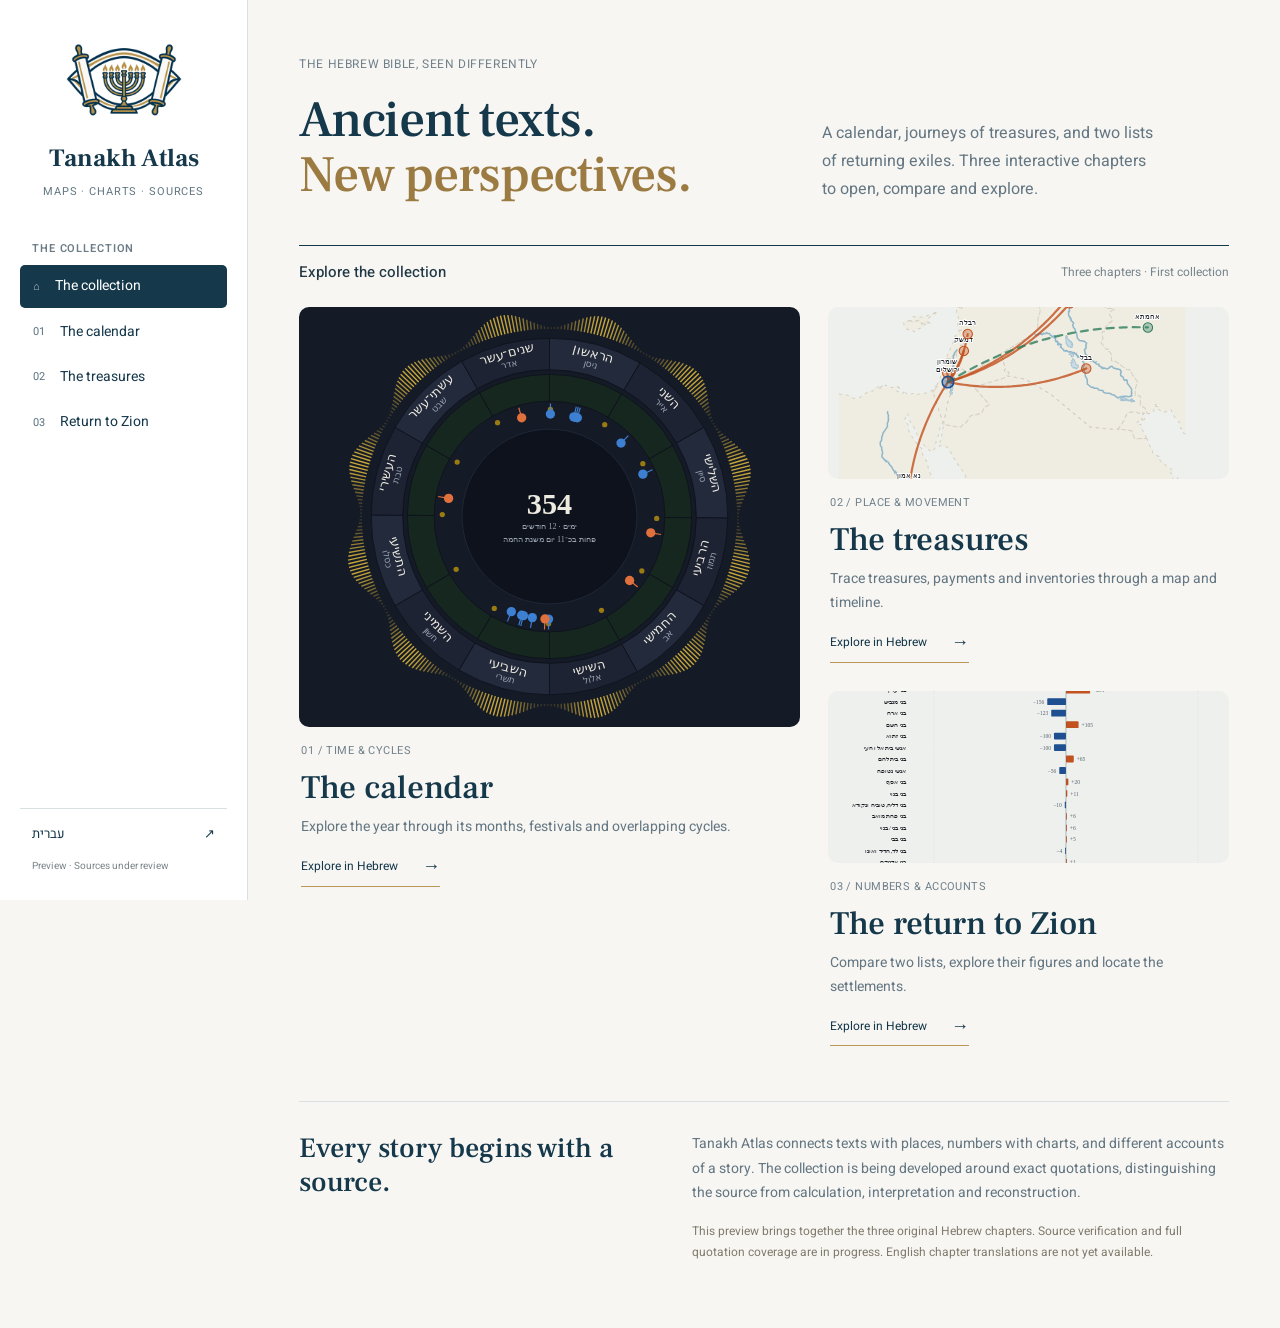
==== site/en/index.html @ edacba4e "Add social sharing, search indexing and lighter logo assets Open the site to search engines and give" ====
<!DOCTYPE html>
<html dir="ltr" lang="en"><head><meta charset="utf-8"/><meta content="width=device-width,initial-scale=1" name="viewport"/>
<meta name="robots" content="index,follow,max-image-preview:large">
<link rel="canonical" href="https://lugasia.github.io/visual-tanakh/en/">
<link rel="alternate" hreflang="he" href="https://lugasia.github.io/visual-tanakh/">
<link rel="alternate" hreflang="en" href="https://lugasia.github.io/visual-tanakh/en/">
<meta property="og:type" content="website">
<meta property="og:site_name" content="Tanakh Atlas">
<meta property="og:locale" content="en_US">
<meta property="og:url" content="https://lugasia.github.io/visual-tanakh/en/">
<meta property="og:title" content="Tanakh Atlas — Ancient texts. New perspectives.">
<meta property="og:description" content="A lunar calendar wheel, the journeys of the Temple treasures, and two conflicting lists of returning exiles. Three interactive chapters.">
<meta property="og:image" content="https://lugasia.github.io/visual-tanakh/assets/og-en.png">
<meta property="og:image:width" content="1200">
<meta property="og:image:height" content="630">
<meta name="twitter:card" content="summary_large_image">
<meta name="twitter:title" content="Tanakh Atlas — Ancient texts. New perspectives.">
<meta name="twitter:description" content="Maps, numbers and sources — three interactive chapters.">
<meta name="twitter:image" content="https://lugasia.github.io/visual-tanakh/assets/og-en.png">
<meta name="theme-color" content="#15384b">
<title>Tanakh Atlas</title><meta content="Interactive maps, charts and stories from the Hebrew Bible and related texts. Explore the details, then return to the source." name="description"/><link href="../assets/site.css" rel="stylesheet"/><link href="../assets/atlas.css" rel="stylesheet"/><link href="../assets/logo-96.png" rel="icon" type="image/png"/><script defer="" src="../assets/atlas.js"></script></head><body><a class="skip-link" href="#main-content">Skip to content</a><div class="mobile-bar"><a href="./"><img alt="" height="44" src="../assets/logo-96.png" width="44"/><span>Tanakh Atlas</span></a><button aria-controls="atlas-sidebar" aria-expanded="false" aria-label="Open navigation" id="menu-toggle"><span></span><span></span><span></span></button></div><div hidden="" id="nav-backdrop"></div><aside aria-label="Main navigation" class="atlas-sidebar" id="atlas-sidebar"><div class="sidebar-top"><a class="atlas-brand" href="./"><img alt="" height="130" src="../assets/logo-320.png" width="150"/><strong>Tanakh Atlas</strong><span>MAPS · CHARTS · SOURCES</span></a><button aria-label="Close navigation" class="nav-close" id="nav-close">×</button></div><nav aria-label="Collection chapters" class="library-nav"><p class="nav-caption">THE COLLECTION</p><a aria-current="page" class="side-link" href="./"><span class="side-index">⌂</span><span>The collection</span></a><a class="side-link" href="../he/calendar/"><span class="side-index">01</span><span>The calendar</span></a><a class="side-link" href="../he/treasures/"><span class="side-index">02</span><span>The treasures</span></a><a class="side-link" href="../he/return/"><span class="side-index">03</span><span>Return to Zion</span></a></nav><div class="sidebar-bottom"><a class="language-link" href="../" lang="he">עברית<span aria-hidden="true">↗</span></a><p>Preview · Sources under review</p></div></aside><div class="atlas-main home-main"><main id="main-content"><section class="home-intro"><div><p class="eyebrow">THE HEBREW BIBLE, SEEN DIFFERENTLY</p><h1>Ancient texts.<br/><em>New perspectives.</em></h1></div><p class="intro-copy">A calendar, journeys of treasures, and two lists of returning exiles. Three interactive chapters to open, compare and explore.</p></section><section aria-labelledby="collection-title" id="chapters"><div class="section-top"><h2 id="collection-title">Explore the collection</h2><span>Three chapters · First collection</span></div><div class="collection"><a class="chapter feature-chapter" href="../he/calendar/"><div class="visual"><img alt="" height="600" src="../assets/calendar.svg" width="700"/></div><div class="chapter-copy"><div class="chapter-meta"><span>01 / TIME &amp; CYCLES</span></div><h3>The calendar</h3><p>Explore the year through its months, festivals and overlapping cycles.</p><span class="read">Explore in Hebrew<b aria-hidden="true">→</b></span></div></a><a class="chapter small-chapter" href="../he/treasures/"><div class="visual"><img alt="" height="600" loading="lazy" src="../assets/treasures.svg" width="700"/></div><div class="chapter-copy"><div class="chapter-meta"><span>02 / PLACE &amp; MOVEMENT</span></div><h3>The treasures</h3><p>Trace treasures, payments and inventories through a map and timeline.</p><span class="read">Explore in Hebrew<b aria-hidden="true">→</b></span></div></a><a class="chapter small-chapter" href="../he/return/"><div class="visual"><img alt="" height="600" loading="lazy" src="../assets/return.svg" width="700"/></div><div class="chapter-copy"><div class="chapter-meta"><span>03 / NUMBERS &amp; ACCOUNTS</span></div><h3>The return to Zion</h3><p>Compare two lists, explore their figures and locate the settlements.</p><span class="read">Explore in Hebrew<b aria-hidden="true">→</b></span></div></a></div></section><section class="about" id="about"><h2>Every story begins with a source.</h2><div><p>Tanakh Atlas connects texts with places, numbers with charts, and different accounts of a story. The collection is being developed around exact quotations, distinguishing the source from calculation, interpretation and reconstruction.</p><p class="note">This preview brings together the three original Hebrew chapters. Source verification and full quotation coverage are in progress. English chapter translations are not yet available.</p></div></section></main></div></body></html>
---- site/assets/site.css ----
@import url('https://fonts.googleapis.com/css2?family=Frank+Ruhl+Libre:wght@400;500;700;900&family=Heebo:wght@400;500;600;700&display=swap');
:root{--paper:#f4f3ef;--ink:#212921;--muted:#687065;--line:#d4d7ca;--green:#344b36;--wash:#e5e8dc}*{box-sizing:border-box}body{margin:0;background:var(--paper);color:var(--ink);font:16px/1.7 Heebo,Arial,sans-serif}a{color:inherit}button,a{-webkit-tap-highlight-color:transparent}a:focus-visible{outline:3px solid #9c6a29;outline-offset:5px}.skip{position:absolute;top:-100px}.skip:focus{top:10px;background:white;z-index:10;padding:10px}.shell{max-width:1240px;margin:auto;padding:0 40px}header{display:flex;justify-content:space-between;align-items:center;border-bottom:1px solid var(--line);padding:24px 0;gap:20px}.brand{text-decoration:none;font-size:20px;font-weight:700;display:flex;align-items:center;gap:12px}.mark{width:30px;height:30px;border:1px solid var(--green);border-radius:50%;position:relative;display:inline-block}.mark:before,.mark:after{content:'';position:absolute;background:var(--green)}.mark:before{width:1px;top:5px;bottom:5px;left:14px}.mark:after{height:1px;left:5px;right:5px;top:14px}header nav{display:flex;gap:25px;font-size:14px}header nav a{text-decoration:none}header nav a:hover{text-decoration:underline}.intro{display:grid;grid-template-columns:1.1fr 1fr;gap:60px;padding:58px 0 44px;align-items:end}.eyebrow{font-size:13px;letter-spacing:.07em;color:var(--green);margin:0 0 15px}h1,h2,h3{font-family:'Frank Ruhl Libre',Georgia,serif;font-weight:500;line-height:1.1;margin:0}h1{font-size:clamp(40px,5.2vw,68px);max-width:650px}h1 em{font-style:normal;color:#526c48}.intro-copy{max-width:450px;color:var(--muted);font-size:18px;margin:0}.section-top{display:flex;justify-content:space-between;border-top:1px solid var(--ink);padding:17px 0 23px;align-items:center}.section-top h2{font-family:Heebo,Arial;font-size:16px;font-weight:500}.section-top span{font-size:13px;color:var(--muted)}.collection{display:grid;grid-template-columns:1.2fr 1fr;gap:30px 36px}.chapter{text-decoration:none;display:block;min-width:0}.chapter:first-child{grid-row:span 2}.visual{background:#e4e7dc;overflow:hidden;border:1px solid var(--line);position:relative}.visual img{width:100%;height:100%;object-fit:cover;display:block;transition:transform .45s ease}.chapter:hover .visual img{transform:scale(1.025)}.chapter:first-child .visual{height:466px;background:#141a26}.chapter:not(:first-child){display:grid;grid-template-columns:1fr 1fr;gap:22px;align-items:center}.chapter:not(:first-child) .visual{height:245px}.chapter:not(:first-child) .visual img{object-fit:cover}.chapter-meta{display:flex;justify-content:space-between;font-size:12px;color:var(--muted);margin:14px 0 9px;gap:8px}.chapter h3{font-size:34px}.chapter p{font-size:15px;color:var(--muted);margin:10px 0 18px}.read{font-size:14px;display:inline-flex;gap:18px;align-items:center;border-bottom:1px solid #a2aa95;padding-bottom:4px}.read b{font-size:21px;font-weight:400}.about{margin-top:70px;border-top:1px solid var(--line);padding:30px 0 45px;display:grid;grid-template-columns:1fr 1.2fr;gap:70px}.about h2{font-size:30px}.about p{margin:0;color:var(--muted);max-width:640px}.about .note{font-size:13px;margin-top:14px}footer{display:flex;justify-content:space-between;gap:20px;border-top:1px solid var(--line);padding:20px 0 30px;color:var(--muted);font-size:12px}.draft{color:#795e32}.language-note{font-size:12px;color:var(--muted)}html{scroll-behavior:smooth}@media(max-width:900px){.shell{padding:0 24px}.intro{gap:25px}.collection{gap:24px}.chapter:not(:first-child){grid-template-columns:1fr}.chapter:not(:first-child) .visual{height:180px}.chapter:first-child .visual{height:380px}.chapter:first-child{grid-row:auto}.chapter:last-child{grid-column:1/-1;grid-template-columns:1fr 1fr}.intro-copy{font-size:16px}}@media(max-width:600px){.shell{padding:0 20px}header{padding:18px 0}.brand{font-size:17px;gap:8px}header nav{gap:15px}header nav a:first-child{display:none}.intro{grid-template-columns:1fr;gap:20px;padding:36px 0}.intro-copy{max-width:36ch}h1{font-size:45px}.collection{grid-template-columns:1fr;gap:34px}.chapter:first-child .visual{height:360px}.chapter:not(:first-child),.chapter:last-child{display:block;grid-column:auto}.chapter:not(:first-child) .visual{height:230px}.chapter h3{font-size:32px}.about{margin-top:42px;grid-template-columns:1fr;gap:20px}footer{flex-wrap:wrap}.section-top span{font-size:12px}}@media(prefers-reduced-motion:reduce){html{scroll-behavior:auto}.visual img{transition:none}}
---- site/assets/atlas.css ----
@import url('https://fonts.googleapis.com/css2?family=Frank+Ruhl+Libre:wght@400;500;700;900&family=Heebo:wght@400;500;600;700&display=swap');
:root{--nav-width:248px;--navy:#15384b;--gold:#b99756;--paper:#f7f6f2;--ink:#203745;--muted:#657682;--line:#d8e0e2;--bg:#f7f6f2;--card:#fff;--ink2:#657682;--rule:#d8e0e2;--ezra:#255770;--green:#355c50}
html{scroll-behavior:smooth;scroll-padding-top:30px}body{margin:0;background:var(--paper);color:var(--ink);font-family:Heebo,Arial,sans-serif;font-size:16px;line-height:1.75}*{box-sizing:border-box}a,button,input{touch-action:manipulation}a:focus-visible,button:focus-visible,input:focus-visible,[tabindex]:focus-visible{outline:3px solid var(--gold);outline-offset:4px}button{cursor:pointer}.skip-link{position:fixed;inset-inline-start:270px;top:-90px;z-index:100;background:white;color:var(--navy);padding:10px 20px}.skip-link:focus{top:10px}.atlas-main{margin-inline-start:var(--nav-width);min-width:0}.atlas-sidebar{position:fixed;inset-block:0;inset-inline-start:0;width:var(--nav-width);background:#fff;border-inline-end:1px solid var(--line);z-index:40;display:flex;flex-direction:column;padding:22px 20px 18px;overflow-y:auto;overscroll-behavior:contain;color:var(--navy);font:14px/1.6 Heebo,Arial,sans-serif}.atlas-sidebar a{text-decoration:none;color:inherit}.atlas-brand{display:flex;flex-direction:column;align-items:center;text-align:center;gap:0;padding-bottom:25px}.atlas-brand img{width:138px;height:116px;object-fit:contain;display:block}.atlas-brand strong{font-family:'Frank Ruhl Libre',Georgia,serif;font-size:25px;line-height:1.2;font-weight:700;margin:5px 0 10px}.atlas-brand>span{font-size:11px;color:#627782;letter-spacing:.08em}.nav-caption{font-size:11px;font-weight:600;color:#6b7c87;letter-spacing:.08em;margin:14px 12px 8px}.side-link{display:flex;gap:15px;padding:10px 13px;margin:3px 0;border-radius:5px;align-items:center;transition:background .18s}.side-link:hover{background:#f1f5f6}.side-link[aria-current=page]{background:var(--navy);color:#fff}.side-index{font-size:11px;opacity:.7;font-variant-numeric:tabular-nums}.chapter-toc{border-top:1px solid var(--line);margin-top:20px;padding-top:7px}.toc-link{display:block;padding:6px 15px;font-size:12px;border-inline-start:2px solid transparent;color:#637887!important;line-height:1.5}.toc-link:hover,.toc-link[aria-current=location]{color:var(--navy)!important;border-inline-start-color:var(--gold);background:#f6f5f0}.sidebar-bottom{margin-top:auto;padding-top:25px}.language-link{display:flex;justify-content:space-between;border-top:1px solid var(--line);padding:15px 12px 5px;font-size:13px}.sidebar-bottom p{font-size:10px;margin:8px 12px;color:#7b8589}.mobile-bar,.nav-close{display:none}[hidden]{display:none!important}
/* The collection: a generous lead chapter with two compact investigations. */
.home-main{max-width:none;padding:0 clamp(26px,4vw,74px) 35px}.home-intro{display:grid;grid-template-columns:1.2fr 1fr;gap:35px;align-items:end;padding:54px 0 42px}.home-intro h1{font:500 clamp(40px,4vw,62px)/1.07 'Frank Ruhl Libre',Georgia,serif;color:var(--navy);letter-spacing:-.025em}.home-intro h1 em{font-style:normal;color:#9b7b41}.home-intro .eyebrow{font-size:12px;letter-spacing:.05em;color:#71818b;margin-bottom:18px}.home-intro .intro-copy{font-size:16px;color:#637682;max-width:37ch;margin:0}.section-top{border-top:1px solid var(--navy);padding:16px 0 24px;display:flex;justify-content:space-between;gap:12px;align-items:center}.section-top h2{font-family:Heebo,Arial;font-size:15px;font-weight:500}.section-top span{font-size:12px;color:#78868d}.collection{display:grid;grid-template-columns:minmax(0,1.25fr) minmax(0,1fr);gap:28px}.chapter{min-width:0;display:block;text-decoration:none}.chapter:first-child{grid-row:span 2;display:block}.chapter:not(:first-child){display:block}.visual{border:0;border-radius:10px;background:#e8eeed;overflow:hidden;isolation:isolate}.visual img{display:block;width:100%;height:100%;object-fit:cover;transition:transform .4s ease}.chapter:hover .visual img{transform:scale(1.025)}.chapter:first-child .visual{height:420px;background:#141a26}.chapter:not(:first-child) .visual{height:172px;background:#edf0ed}.chapter-copy{padding:0 2px}.chapter-meta{margin:14px 0 8px;font-size:11px;color:#71818b;letter-spacing:.04em}.chapter h3{font:500 33px/1.2 'Frank Ruhl Libre',Georgia,serif;color:var(--navy)}.chapter p{font-size:14px;line-height:1.7;color:#637682;margin:8px 0 12px}.chapter .read{font-size:12px;display:inline-flex;align-items:center;gap:24px;padding-bottom:3px;border-bottom:1px solid var(--gold);color:var(--navy)}.read b{font-size:18px;font-weight:400}.about{display:grid;grid-template-columns:1fr 1.5fr;gap:35px;margin-top:55px;border-top:1px solid var(--line);padding:30px 0}.about h2{font:500 28px/1.2 'Frank Ruhl Libre',Georgia,serif;color:var(--navy)}.about p{font-size:14px;color:#637682;margin:0}.about .note{font-size:12px;margin-top:15px;color:#817b6d}
/* Chapters share a new reading surface, sectional hierarchy and source treatments. */
.chapter-page .wrap{max-width:none;padding:0 clamp(24px,4vw,72px) 40px}.chapter-page .mast{padding:42px clamp(26px,4vw,56px) 38px;background:var(--navy);color:#fff;margin:30px 0 28px;border-radius:12px;position:relative;overflow:hidden;border-bottom:4px solid var(--gold)}.chapter-eyebrow{color:#d5bd8e;font-size:12px;letter-spacing:.06em;margin:0 0 16px}.chapter-page .mast h1{font-size:clamp(42px,5vw,66px);font-weight:500;line-height:1.1;letter-spacing:-.025em}.chapter-page .mast .sub{font-size:17px;line-height:1.85;max-width:65ch;color:#dbe6eb;margin:16px 0 0}.chapter-page .mast .refs{font-size:12px;color:#d5bd8e;margin-top:18px}.chapter-page main>section{padding:30px clamp(20px,2.5vw,36px) 36px;border:1px solid var(--line);border-radius:10px;background:#fff;margin-bottom:24px;scroll-margin-top:25px;position:relative}.chapter-page main>section:before{content:attr(data-section);display:block;font-size:11px;color:#9b7b41;letter-spacing:.09em;margin-bottom:8px;font-variant-numeric:tabular-nums}.chapter-page main>section>h2{font-size:30px;font-weight:500;color:var(--navy);margin-bottom:10px}.chapter-page main>section>.lede{font-size:15px;line-height:1.8;color:#657682;max-width:72ch;margin-bottom:22px}.chapter-page .controls{gap:8px;margin:18px 0 24px;align-items:center}.chapter-page .ctl,.chapter-page .tab{border-radius:5px;font-size:13px;padding:10px 14px;background:#f5f8f9;border:1px solid #d9e2e6;color:var(--navy);min-height:42px}.chapter-page .ctl[aria-pressed=true],.chapter-page .tab[aria-pressed=true]{background:var(--navy);border-color:var(--navy);color:#fff}.chapter-page .controls .grp{padding:3px;border-radius:7px;gap:3px;display:flex;flex-wrap:wrap;border-color:#d9e2e6}.chapter-page .calendar-workspace{display:grid;grid-template-columns:minmax(0,1.65fr) minmax(190px,1fr);gap:24px;align-items:center}.chapter-page .wheelbox{padding:8px;border-radius:10px}.chapter-page .calendar-detail{min-width:0}.chapter-page .readout{background:#f3f7f8;border:0;border-inline-start:3px solid var(--gold);border-radius:0;padding:24px 20px;margin:0;font-size:14px;min-height:0}.chapter-page .readout h3{font-size:25px;font-weight:500;color:var(--navy)}.chapter-page .readout .src{font-size:12px;color:#527083;line-height:1.8}.calendar-detail .legend{display:grid;gap:10px;font-size:12px;line-height:1.5;margin:20px 0 0;padding:0 8px}.calendar-detail .legend span{display:block}.chapter-page .strip{border-radius:8px;margin:24px 0;padding:20px 12px}.chapter-page #map{height:530px;border:1px solid #d4e0e4;border-radius:10px;background:#d9e7ec}.chapter-page .mapnote,.chapter-page .maphint{font-size:12px;line-height:1.75;color:#6b7e88}.chapter-page .mzoom{gap:8px;top:16px;inset-inline-start:16px}.chapter-page .mzoom button{width:40px;height:40px;border-radius:6px;border:1px solid #c6d8e0;color:var(--navy);box-shadow:0 2px 8px #15384b12}.chapter-page .mpop{border-color:#c9dbe2;border-radius:8px;color:var(--navy)}.chapter-page .builder{background:#f4f7f8;border:0;border-radius:8px;padding:26px}.chapter-page .meter{height:78px;border-radius:6px;background:#e4e9e6}.chapter-page .meter .inside{font-family:'Frank Ruhl Libre',Georgia;font-size:36px}.chapter-page .meter .outside{font-size:14px;color:#715922}.chapter-page .mrow{font-size:13px}.chapter-page .chip{font-size:12px;border-radius:5px;padding:9px 12px}.chapter-page .gapline{font-size:14px;line-height:1.8;background:#eee9de;border-color:var(--gold);border-radius:0}.chapter-page .gapwrap{border:0;padding:18px 12px;background:#f5f8fa;border-radius:8px}.chapter-page .gapdetail{background:#e9f0f3;padding:17px;font-size:14px;border-radius:5px}.chapter-page .switch{border-radius:6px;border-color:#c7d8e0}.chapter-page .switch button{padding:10px 24px;font-size:14px}.table-scroll{overflow-x:auto;border:1px solid var(--line);border-radius:7px}.chapter-page table{border:0;border-radius:0}.chapter-page th{background:#edf3f5;color:var(--navy);font-size:12px;padding:14px 16px;border-bottom:1px solid #c9dbe2}.chapter-page td{padding:12px 16px;font-size:14px}.chapter-page tr.d td{background:#f9f3e9}.chapter-page tr:hover td{background:#eef4f6}.chapter-page .ev{gap:25px;margin-bottom:10px}.chapter-page .ev .body{border-radius:7px;padding:22px 24px;border-color:#dbe3e6}.chapter-page .ev:hover .body{background:#f6f9fa;border-color:#adc4d1}.chapter-page .ev.sel .body{background:#edf4f7;border-color:#789eaf;box-shadow:none}.chapter-page .ev h3{font-size:24px;font-weight:500}.chapter-page .ev p{font-size:14px;line-height:1.9}.chapter-page .ev .src{font-size:12px;padding-top:12px;margin-top:14px}.chapter-page .ev .qty{margin-top:14px;gap:8px}.chapter-page .ev .qty span{font-size:12px;background:#edf2f3;padding:5px 10px}.chapter-page .ev .yr{font-size:23px;color:#9b7b41}.chapter-page .bal,.chapter-page .lost,.chapter-page div.gaps,.chapter-page .disp,.chapter-page .flist{border:0;gap:14px;background:none;border-radius:0}.chapter-page .bal>div,.chapter-page .lost>div,.chapter-page div.gaps>div,.chapter-page .disp>div,.chapter-page .fitem{background:#f4f7f8;border:0;border-radius:7px;padding:24px}.chapter-page .bal>div:first-child{border-top:3px solid #b16c4b}.chapter-page .bal>div:last-child{border-top:3px solid #597862}.chapter-page .lost h3,.chapter-page .disp h3,.chapter-page .fitem h3{font-size:22px;font-weight:500;color:var(--navy)}.chapter-page .never{background:#f2ece0;border-color:var(--gold);font-size:14px}.chapter-page .goods{grid-template-columns:repeat(3,minmax(0,1fr));gap:12px;background:none;border:0}.chapter-page .goods>div{background:#eef4f5;border-radius:6px;padding:22px}.chapter-page .goods .v{font-size:33px;color:var(--navy)}.chapter-page .goods .t{font-size:12px}.chapter-page .wavepanel{border:0;background:#f1f6f7;padding:28px;border-radius:8px}.chapter-page main>footer{padding:25px 20px;font-size:13px;border-top:0;color:#6d7a81;scroll-margin-top:30px}.chapter-page main>footer h3{color:var(--navy);font-weight:500}.chapter-page .jub{gap:5px}.chapter-page .jub button{border-radius:5px;min-height:30px}.chapter-page .fitem .when{font-size:18px}.chapter-page .fitem p{font-size:14px}
@media(min-width:1500px){.home-main,.chapter-page .wrap{padding-inline:80px}.chapter:first-child .visual{height:520px}.chapter:not(:first-child) .visual{height:206px}}
@media(max-width:1150px){:root{--nav-width:218px}.atlas-sidebar{padding-inline:14px}.home-intro{grid-template-columns:1fr;gap:20px}.home-intro .intro-copy{max-width:60ch}.chapter-page .calendar-workspace{grid-template-columns:1fr}.calendar-detail{display:grid;grid-template-columns:1.5fr 1fr;gap:18px}.calendar-detail .legend{margin:0}.chapter-page .mast .sub{font-size:16px}.chapter:first-child .visual{height:340px}.chapter:not(:first-child) .visual{height:145px}}
@media(max-width:900px){:root{--nav-width:0px}html{scroll-padding-top:90px}.atlas-main{margin:0}.mobile-bar{display:flex;position:fixed;inset-block-start:0;inset-inline:0;height:66px;padding:0 20px;background:#fff;border-bottom:1px solid var(--line);z-index:45;align-items:center;justify-content:space-between}.mobile-bar>a{display:flex;gap:12px;align-items:center;color:var(--navy);font-size:18px;font-family:'Frank Ruhl Libre',Georgia;font-weight:700;text-decoration:none}.mobile-bar img{width:48px;height:44px;object-fit:contain}.mobile-bar button{background:transparent;border:1px solid var(--line);border-radius:5px;padding:11px;display:grid;gap:4px;min-width:42px;min-height:42px}.mobile-bar button span{width:17px;height:1px;background:var(--navy)}.atlas-sidebar{display:none;inset-block-start:66px;width:280px;z-index:50;padding:16px 20px}.atlas-sidebar.is-open{display:flex}.atlas-sidebar .atlas-brand img{width:94px;height:80px}.atlas-brand{padding-bottom:12px}.atlas-brand strong{font-size:23px}.nav-close{display:block;position:absolute;inset-inline-end:12px;top:12px;width:34px;height:34px;border:1px solid var(--line);border-radius:4px;font-size:24px;background:#fff;color:var(--navy)}#nav-backdrop{position:fixed;inset:66px 0 0;background:#15384b55;z-index:46}.home-main{padding:66px 28px 25px}.home-intro{grid-template-columns:1fr 1fr;padding-top:35px}.home-intro h1{font-size:43px}.home-intro .intro-copy{font-size:14px}.chapter-page .wrap{padding:66px 24px 25px}.chapter-page main>section{scroll-margin-top:85px}.chapter-page .mast{margin-top:24px}.skip-link{inset-inline-start:15px}.collection{gap:24px}.chapter:last-child{grid-column:auto}.chapter:first-child{grid-row:span 2}.chapter:not(:first-child){display:block}.about{margin-top:35px}.chapter-page .calendar-workspace{grid-template-columns:1.5fr 1fr}.calendar-detail{display:block}.calendar-detail .legend{margin-top:20px}}
@media(max-width:600px){.home-main{padding-inline:20px}.home-intro{grid-template-columns:1fr;gap:18px;padding-block:30px}.home-intro h1{font-size:43px}.home-intro .eyebrow{margin-bottom:12px}.home-intro .intro-copy{font-size:15px}.collection{grid-template-columns:1fr;gap:32px}.chapter:first-child{grid-row:auto}.chapter:first-child .visual{height:350px}.chapter:not(:first-child) .visual{height:215px}.chapter h3{font-size:31px}.section-top span{font-size:11px}.about{grid-template-columns:1fr;gap:18px}.chapter-page .wrap{padding-inline:14px}.chapter-page .mast{padding:28px 23px;margin-top:18px;border-radius:8px}.chapter-page .mast h1{font-size:44px}.chapter-page .mast .sub{font-size:15px}.chapter-page main>section{padding:24px 16px;margin-bottom:16px;border-radius:8px}.chapter-page main>section>h2{font-size:27px}.chapter-page main>section>.lede{font-size:14px}.chapter-page .calendar-workspace{grid-template-columns:1fr;gap:16px}.calendar-detail{display:block}.calendar-detail .legend{display:flex;flex-wrap:wrap;font-size:11px;gap:10px 14px}.chapter-page .readout{padding:18px}.chapter-page .ctl,.chapter-page .tab{font-size:12px;padding:9px 10px}.chapter-page .controls .grp{width:100%}.chapter-page .controls .grp .ctl{flex:1}.chapter-page #map{height:400px}.chapter-page .builder{padding:16px}.chapter-page .meter .inside{font-size:29px;inset-inline-start:10px}.chapter-page .meter .outside{font-size:11px;inset-inline-end:8px}.chapter-page .chip{font-size:11px;padding:8px}.chapter-page .gapline{font-size:13px;padding:14px}.chapter-page .gapkey{font-size:12px;gap:12px}.chapter-page .gapwrap{padding-inline:5px}.chapter-page .ev{grid-template-columns:45px 1fr;gap:20px}.chapter-page .ev .body{padding:16px}.chapter-page .ev .yr{font-size:18px}.chapter-page .ev::after{inset-inline-start:49px}.chapter-page .tl:before{inset-inline-start:55px}.chapter-page .ev h3{font-size:21px}.chapter-page .bal,.chapter-page .lost .two{grid-template-columns:1fr}.chapter-page .bal>div,.chapter-page .lost>div,.chapter-page div.gaps>div,.chapter-page .disp>div,.chapter-page .fitem{padding:19px}.chapter-page .goods{grid-template-columns:repeat(2,minmax(0,1fr))}.chapter-page .goods>div{padding:18px}.chapter-page td,.chapter-page th{padding:10px;font-size:12px}.chapter-page td .tag{font-size:11px}.chapter-page .fitem{grid-template-columns:1fr;gap:12px}}
@media(prefers-reduced-motion:reduce){html{scroll-behavior:auto}*,*:before,*:after{transition:none!important;animation:none!important}}
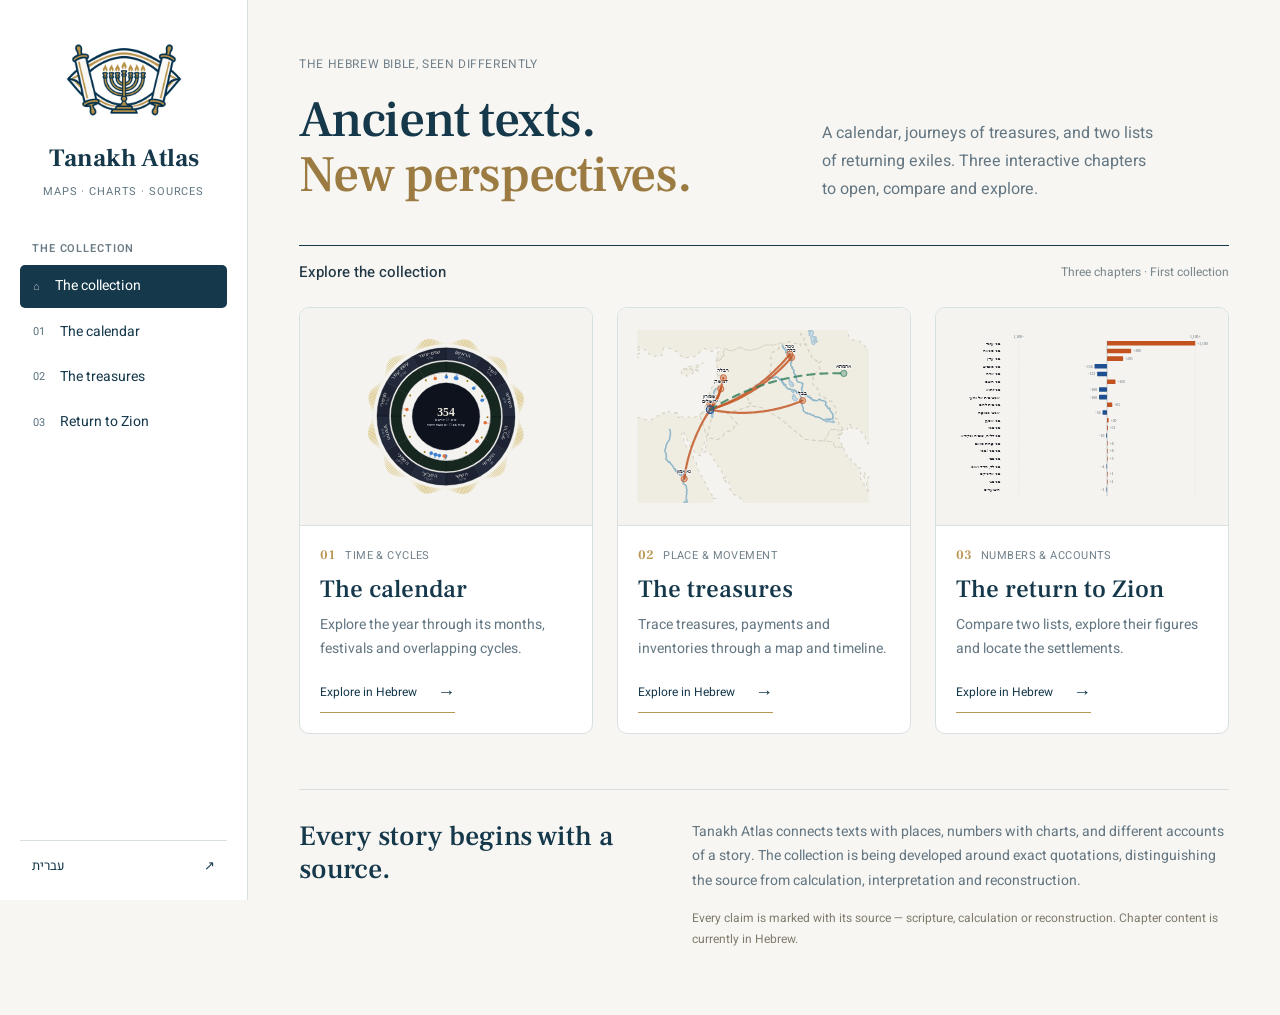
==== commit d2296124: "Rebuild the collection as one uniform, ordered grid The library page mixed a tall featured card with" ====
--- a/site/en/index.html
+++ b/site/en/index.html
@@ -18,4 +18,4 @@
 <meta name="twitter:description" content="Maps, numbers and sources — three interactive chapters.">
 <meta name="twitter:image" content="https://lugasia.github.io/visual-tanakh/assets/og-en.png">
 <meta name="theme-color" content="#15384b">
-<title>Tanakh Atlas</title><meta content="Interactive maps, charts and stories from the Hebrew Bible and related texts. Explore the details, then return to the source." name="description"/><link href="../assets/site.css" rel="stylesheet"/><link href="../assets/atlas.css" rel="stylesheet"/><link href="../assets/logo-96.png" rel="icon" type="image/png"/><script defer="" src="../assets/atlas.js"></script></head><body><a class="skip-link" href="#main-content">Skip to content</a><div class="mobile-bar"><a href="./"><img alt="" height="44" src="../assets/logo-96.png" width="44"/><span>Tanakh Atlas</span></a><button aria-controls="atlas-sidebar" aria-expanded="false" aria-label="Open navigation" id="menu-toggle"><span></span><span></span><span></span></button></div><div hidden="" id="nav-backdrop"></div><aside aria-label="Main navigation" class="atlas-sidebar" id="atlas-sidebar"><div class="sidebar-top"><a class="atlas-brand" href="./"><img alt="" height="130" src="../assets/logo-320.png" width="150"/><strong>Tanakh Atlas</strong><span>MAPS · CHARTS · SOURCES</span></a><button aria-label="Close navigation" class="nav-close" id="nav-close">×</button></div><nav aria-label="Collection chapters" class="library-nav"><p class="nav-caption">THE COLLECTION</p><a aria-current="page" class="side-link" href="./"><span class="side-index">⌂</span><span>The collection</span></a><a class="side-link" href="../he/calendar/"><span class="side-index">01</span><span>The calendar</span></a><a class="side-link" href="../he/treasures/"><span class="side-index">02</span><span>The treasures</span></a><a class="side-link" href="../he/return/"><span class="side-index">03</span><span>Return to Zion</span></a></nav><div class="sidebar-bottom"><a class="language-link" href="../" lang="he">עברית<span aria-hidden="true">↗</span></a><p>Preview · Sources under review</p></div></aside><div class="atlas-main home-main"><main id="main-content"><section class="home-intro"><div><p class="eyebrow">THE HEBREW BIBLE, SEEN DIFFERENTLY</p><h1>Ancient texts.<br/><em>New perspectives.</em></h1></div><p class="intro-copy">A calendar, journeys of treasures, and two lists of returning exiles. Three interactive chapters to open, compare and explore.</p></section><section aria-labelledby="collection-title" id="chapters"><div class="section-top"><h2 id="collection-title">Explore the collection</h2><span>Three chapters · First collection</span></div><div class="collection"><a class="chapter feature-chapter" href="../he/calendar/"><div class="visual"><img alt="" height="600" src="../assets/calendar.svg" width="700"/></div><div class="chapter-copy"><div class="chapter-meta"><span>01 / TIME &amp; CYCLES</span></div><h3>The calendar</h3><p>Explore the year through its months, festivals and overlapping cycles.</p><span class="read">Explore in Hebrew<b aria-hidden="true">→</b></span></div></a><a class="chapter small-chapter" href="../he/treasures/"><div class="visual"><img alt="" height="600" loading="lazy" src="../assets/treasures.svg" width="700"/></div><div class="chapter-copy"><div class="chapter-meta"><span>02 / PLACE &amp; MOVEMENT</span></div><h3>The treasures</h3><p>Trace treasures, payments and inventories through a map and timeline.</p><span class="read">Explore in Hebrew<b aria-hidden="true">→</b></span></div></a><a class="chapter small-chapter" href="../he/return/"><div class="visual"><img alt="" height="600" loading="lazy" src="../assets/return.svg" width="700"/></div><div class="chapter-copy"><div class="chapter-meta"><span>03 / NUMBERS &amp; ACCOUNTS</span></div><h3>The return to Zion</h3><p>Compare two lists, explore their figures and locate the settlements.</p><span class="read">Explore in Hebrew<b aria-hidden="true">→</b></span></div></a></div></section><section class="about" id="about"><h2>Every story begins with a source.</h2><div><p>Tanakh Atlas connects texts with places, numbers with charts, and different accounts of a story. The collection is being developed around exact quotations, distinguishing the source from calculation, interpretation and reconstruction.</p><p class="note">This preview brings together the three original Hebrew chapters. Source verification and full quotation coverage are in progress. English chapter translations are not yet available.</p></div></section></main></div></body></html>+<title>Tanakh Atlas</title><meta content="Interactive maps, charts and stories from the Hebrew Bible and related texts. Explore the details, then return to the source." name="description"/><link href="../assets/site.css" rel="stylesheet"/><link href="../assets/atlas.css" rel="stylesheet"/><link href="../assets/logo-96.png" rel="icon" type="image/png"/><script defer="" src="../assets/atlas.js"></script></head><body><a class="skip-link" href="#main-content">Skip to content</a><div class="mobile-bar"><a href="./"><img alt="" height="44" src="../assets/logo-96.png" width="44"/><span>Tanakh Atlas</span></a><button aria-controls="atlas-sidebar" aria-expanded="false" aria-label="Open navigation" id="menu-toggle"><span></span><span></span><span></span></button></div><div hidden="" id="nav-backdrop"></div><aside aria-label="Main navigation" class="atlas-sidebar" id="atlas-sidebar"><div class="sidebar-top"><a class="atlas-brand" href="./"><img alt="" height="130" src="../assets/logo-320.png" width="150"/><strong>Tanakh Atlas</strong><span>MAPS · CHARTS · SOURCES</span></a><button aria-label="Close navigation" class="nav-close" id="nav-close">×</button></div><nav aria-label="Collection chapters" class="library-nav"><p class="nav-caption">THE COLLECTION</p><a aria-current="page" class="side-link" href="./"><span class="side-index">⌂</span><span>The collection</span></a><a class="side-link" href="../he/calendar/"><span class="side-index">01</span><span>The calendar</span></a><a class="side-link" href="../he/treasures/"><span class="side-index">02</span><span>The treasures</span></a><a class="side-link" href="../he/return/"><span class="side-index">03</span><span>Return to Zion</span></a></nav><div class="sidebar-bottom"><a class="language-link" href="../" lang="he">עברית<span aria-hidden="true">↗</span></a></div></aside><div class="atlas-main home-main"><main id="main-content"><section class="home-intro"><div><p class="eyebrow">THE HEBREW BIBLE, SEEN DIFFERENTLY</p><h1>Ancient texts.<br/><em>New perspectives.</em></h1></div><p class="intro-copy">A calendar, journeys of treasures, and two lists of returning exiles. Three interactive chapters to open, compare and explore.</p></section><section aria-labelledby="collection-title" id="chapters"><div class="section-top"><h2 id="collection-title">Explore the collection</h2><span>Three chapters · First collection</span></div><div class="collection"><a class="chapter" href="../he/calendar/"><div class="visual"><img alt="" height="860" src="../assets/calendar.svg" width="860"/></div><div class="chapter-copy"><div class="chapter-meta"><span class="ch-num">01</span><span>TIME &amp; CYCLES</span></div><h3>The calendar</h3><p>Explore the year through its months, festivals and overlapping cycles.</p><span class="read">Explore in Hebrew<b aria-hidden="true">→</b></span></div></a><a class="chapter" href="../he/treasures/"><div class="visual"><img alt="" height="500" src="../assets/treasures.svg" width="769" loading="lazy"/></div><div class="chapter-copy"><div class="chapter-meta"><span class="ch-num">02</span><span>PLACE &amp; MOVEMENT</span></div><h3>The treasures</h3><p>Trace treasures, payments and inventories through a map and timeline.</p><span class="read">Explore in Hebrew<b aria-hidden="true">→</b></span></div></a><a class="chapter" href="../he/return/"><div class="visual"><img alt="" height="586" src="../assets/return.svg" width="940" loading="lazy"/></div><div class="chapter-copy"><div class="chapter-meta"><span class="ch-num">03</span><span>NUMBERS &amp; ACCOUNTS</span></div><h3>The return to Zion</h3><p>Compare two lists, explore their figures and locate the settlements.</p><span class="read">Explore in Hebrew<b aria-hidden="true">→</b></span></div></a></div></section><section class="about" id="about"><h2>Every story begins with a source.</h2><div><p>Tanakh Atlas connects texts with places, numbers with charts, and different accounts of a story. The collection is being developed around exact quotations, distinguishing the source from calculation, interpretation and reconstruction.</p><p class="note">Every claim is marked with its source — scripture, calculation or reconstruction. Chapter content is currently in Hebrew.</p></div></section></main></div></body></html>
--- a/site/assets/site.css
+++ b/site/assets/site.css
@@ -1,2 +1,2 @@
 @import url('https://fonts.googleapis.com/css2?family=Frank+Ruhl+Libre:wght@400;500;700;900&family=Heebo:wght@400;500;600;700&display=swap');
-:root{--paper:#f4f3ef;--ink:#212921;--muted:#687065;--line:#d4d7ca;--green:#344b36;--wash:#e5e8dc}*{box-sizing:border-box}body{margin:0;background:var(--paper);color:var(--ink);font:16px/1.7 Heebo,Arial,sans-serif}a{color:inherit}button,a{-webkit-tap-highlight-color:transparent}a:focus-visible{outline:3px solid #9c6a29;outline-offset:5px}.skip{position:absolute;top:-100px}.skip:focus{top:10px;background:white;z-index:10;padding:10px}.shell{max-width:1240px;margin:auto;padding:0 40px}header{display:flex;justify-content:space-between;align-items:center;border-bottom:1px solid var(--line);padding:24px 0;gap:20px}.brand{text-decoration:none;font-size:20px;font-weight:700;display:flex;align-items:center;gap:12px}.mark{width:30px;height:30px;border:1px solid var(--green);border-radius:50%;position:relative;display:inline-block}.mark:before,.mark:after{content:'';position:absolute;background:var(--green)}.mark:before{width:1px;top:5px;bottom:5px;left:14px}.mark:after{height:1px;left:5px;right:5px;top:14px}header nav{display:flex;gap:25px;font-size:14px}header nav a{text-decoration:none}header nav a:hover{text-decoration:underline}.intro{display:grid;grid-template-columns:1.1fr 1fr;gap:60px;padding:58px 0 44px;align-items:end}.eyebrow{font-size:13px;letter-spacing:.07em;color:var(--green);margin:0 0 15px}h1,h2,h3{font-family:'Frank Ruhl Libre',Georgia,serif;font-weight:500;line-height:1.1;margin:0}h1{font-size:clamp(40px,5.2vw,68px);max-width:650px}h1 em{font-style:normal;color:#526c48}.intro-copy{max-width:450px;color:var(--muted);font-size:18px;margin:0}.section-top{display:flex;justify-content:space-between;border-top:1px solid var(--ink);padding:17px 0 23px;align-items:center}.section-top h2{font-family:Heebo,Arial;font-size:16px;font-weight:500}.section-top span{font-size:13px;color:var(--muted)}.collection{display:grid;grid-template-columns:1.2fr 1fr;gap:30px 36px}.chapter{text-decoration:none;display:block;min-width:0}.chapter:first-child{grid-row:span 2}.visual{background:#e4e7dc;overflow:hidden;border:1px solid var(--line);position:relative}.visual img{width:100%;height:100%;object-fit:cover;display:block;transition:transform .45s ease}.chapter:hover .visual img{transform:scale(1.025)}.chapter:first-child .visual{height:466px;background:#141a26}.chapter:not(:first-child){display:grid;grid-template-columns:1fr 1fr;gap:22px;align-items:center}.chapter:not(:first-child) .visual{height:245px}.chapter:not(:first-child) .visual img{object-fit:cover}.chapter-meta{display:flex;justify-content:space-between;font-size:12px;color:var(--muted);margin:14px 0 9px;gap:8px}.chapter h3{font-size:34px}.chapter p{font-size:15px;color:var(--muted);margin:10px 0 18px}.read{font-size:14px;display:inline-flex;gap:18px;align-items:center;border-bottom:1px solid #a2aa95;padding-bottom:4px}.read b{font-size:21px;font-weight:400}.about{margin-top:70px;border-top:1px solid var(--line);padding:30px 0 45px;display:grid;grid-template-columns:1fr 1.2fr;gap:70px}.about h2{font-size:30px}.about p{margin:0;color:var(--muted);max-width:640px}.about .note{font-size:13px;margin-top:14px}footer{display:flex;justify-content:space-between;gap:20px;border-top:1px solid var(--line);padding:20px 0 30px;color:var(--muted);font-size:12px}.draft{color:#795e32}.language-note{font-size:12px;color:var(--muted)}html{scroll-behavior:smooth}@media(max-width:900px){.shell{padding:0 24px}.intro{gap:25px}.collection{gap:24px}.chapter:not(:first-child){grid-template-columns:1fr}.chapter:not(:first-child) .visual{height:180px}.chapter:first-child .visual{height:380px}.chapter:first-child{grid-row:auto}.chapter:last-child{grid-column:1/-1;grid-template-columns:1fr 1fr}.intro-copy{font-size:16px}}@media(max-width:600px){.shell{padding:0 20px}header{padding:18px 0}.brand{font-size:17px;gap:8px}header nav{gap:15px}header nav a:first-child{display:none}.intro{grid-template-columns:1fr;gap:20px;padding:36px 0}.intro-copy{max-width:36ch}h1{font-size:45px}.collection{grid-template-columns:1fr;gap:34px}.chapter:first-child .visual{height:360px}.chapter:not(:first-child),.chapter:last-child{display:block;grid-column:auto}.chapter:not(:first-child) .visual{height:230px}.chapter h3{font-size:32px}.about{margin-top:42px;grid-template-columns:1fr;gap:20px}footer{flex-wrap:wrap}.section-top span{font-size:12px}}@media(prefers-reduced-motion:reduce){html{scroll-behavior:auto}.visual img{transition:none}}+:root{--paper:#f4f3ef;--ink:#212921;--muted:#687065;--line:#d4d7ca;--green:#344b36;--wash:#e5e8dc}*{box-sizing:border-box}body{margin:0;background:var(--paper);color:var(--ink);font:16px/1.7 Heebo,Arial,sans-serif}a{color:inherit}button,a{-webkit-tap-highlight-color:transparent}a:focus-visible{outline:3px solid #9c6a29;outline-offset:5px}.skip{position:absolute;top:-100px}.skip:focus{top:10px;background:white;z-index:10;padding:10px}.shell{max-width:1240px;margin:auto;padding:0 40px}header{display:flex;justify-content:space-between;align-items:center;border-bottom:1px solid var(--line);padding:24px 0;gap:20px}.brand{text-decoration:none;font-size:20px;font-weight:700;display:flex;align-items:center;gap:12px}.mark{width:30px;height:30px;border:1px solid var(--green);border-radius:50%;position:relative;display:inline-block}.mark:before,.mark:after{content:'';position:absolute;background:var(--green)}.mark:before{width:1px;top:5px;bottom:5px;left:14px}.mark:after{height:1px;left:5px;right:5px;top:14px}header nav{display:flex;gap:25px;font-size:14px}header nav a{text-decoration:none}header nav a:hover{text-decoration:underline}.intro{display:grid;grid-template-columns:1.1fr 1fr;gap:60px;padding:58px 0 44px;align-items:end}.eyebrow{font-size:13px;letter-spacing:.07em;color:var(--green);margin:0 0 15px}h1,h2,h3{font-family:'Frank Ruhl Libre',Georgia,serif;font-weight:500;line-height:1.1;margin:0}h1{font-size:clamp(40px,5.2vw,68px);max-width:650px}h1 em{font-style:normal;color:#526c48}.intro-copy{max-width:450px;color:var(--muted);font-size:18px;margin:0}.section-top{display:flex;justify-content:space-between;border-top:1px solid var(--ink);padding:17px 0 23px;align-items:center}.section-top h2{font-family:Heebo,Arial;font-size:16px;font-weight:500}.section-top span{font-size:13px;color:var(--muted)}.about{margin-top:70px;border-top:1px solid var(--line);padding:30px 0 45px;display:grid;grid-template-columns:1fr 1.2fr;gap:70px}.about h2{font-size:30px}.about p{margin:0;color:var(--muted);max-width:640px}.about .note{font-size:13px;margin-top:14px}footer{display:flex;justify-content:space-between;gap:20px;border-top:1px solid var(--line);padding:20px 0 30px;color:var(--muted);font-size:12px}.draft{color:#795e32}.language-note{font-size:12px;color:var(--muted)}html{scroll-behavior:smooth}@media(max-width:900px){.shell{padding:0 24px}.intro{gap:25px}.intro-copy{font-size:16px}}@media(max-width:600px){.shell{padding:0 20px}header{padding:18px 0}.brand{font-size:17px;gap:8px}header nav{gap:15px}header nav a:first-child{display:none}.intro{grid-template-columns:1fr;gap:20px;padding:36px 0}.intro-copy{max-width:36ch}h1{font-size:45px}.about{margin-top:42px;grid-template-columns:1fr;gap:20px}footer{flex-wrap:wrap}.section-top span{font-size:12px}}@media(prefers-reduced-motion:reduce){html{scroll-behavior:auto}}
--- a/site/assets/atlas.css
+++ b/site/assets/atlas.css
@@ -2,11 +2,14 @@
 :root{--nav-width:248px;--navy:#15384b;--gold:#b99756;--paper:#f7f6f2;--ink:#203745;--muted:#657682;--line:#d8e0e2;--bg:#f7f6f2;--card:#fff;--ink2:#657682;--rule:#d8e0e2;--ezra:#255770;--green:#355c50}
 html{scroll-behavior:smooth;scroll-padding-top:30px}body{margin:0;background:var(--paper);color:var(--ink);font-family:Heebo,Arial,sans-serif;font-size:16px;line-height:1.75}*{box-sizing:border-box}a,button,input{touch-action:manipulation}a:focus-visible,button:focus-visible,input:focus-visible,[tabindex]:focus-visible{outline:3px solid var(--gold);outline-offset:4px}button{cursor:pointer}.skip-link{position:fixed;inset-inline-start:270px;top:-90px;z-index:100;background:white;color:var(--navy);padding:10px 20px}.skip-link:focus{top:10px}.atlas-main{margin-inline-start:var(--nav-width);min-width:0}.atlas-sidebar{position:fixed;inset-block:0;inset-inline-start:0;width:var(--nav-width);background:#fff;border-inline-end:1px solid var(--line);z-index:40;display:flex;flex-direction:column;padding:22px 20px 18px;overflow-y:auto;overscroll-behavior:contain;color:var(--navy);font:14px/1.6 Heebo,Arial,sans-serif}.atlas-sidebar a{text-decoration:none;color:inherit}.atlas-brand{display:flex;flex-direction:column;align-items:center;text-align:center;gap:0;padding-bottom:25px}.atlas-brand img{width:138px;height:116px;object-fit:contain;display:block}.atlas-brand strong{font-family:'Frank Ruhl Libre',Georgia,serif;font-size:25px;line-height:1.2;font-weight:700;margin:5px 0 10px}.atlas-brand>span{font-size:11px;color:#627782;letter-spacing:.08em}.nav-caption{font-size:11px;font-weight:600;color:#6b7c87;letter-spacing:.08em;margin:14px 12px 8px}.side-link{display:flex;gap:15px;padding:10px 13px;margin:3px 0;border-radius:5px;align-items:center;transition:background .18s}.side-link:hover{background:#f1f5f6}.side-link[aria-current=page]{background:var(--navy);color:#fff}.side-index{font-size:11px;opacity:.7;font-variant-numeric:tabular-nums}.chapter-toc{border-top:1px solid var(--line);margin-top:20px;padding-top:7px}.toc-link{display:block;padding:6px 15px;font-size:12px;border-inline-start:2px solid transparent;color:#637887!important;line-height:1.5}.toc-link:hover,.toc-link[aria-current=location]{color:var(--navy)!important;border-inline-start-color:var(--gold);background:#f6f5f0}.sidebar-bottom{margin-top:auto;padding-top:25px}.language-link{display:flex;justify-content:space-between;border-top:1px solid var(--line);padding:15px 12px 5px;font-size:13px}.sidebar-bottom p{font-size:10px;margin:8px 12px;color:#7b8589}.mobile-bar,.nav-close{display:none}[hidden]{display:none!important}
 /* The collection: a generous lead chapter with two compact investigations. */
-.home-main{max-width:none;padding:0 clamp(26px,4vw,74px) 35px}.home-intro{display:grid;grid-template-columns:1.2fr 1fr;gap:35px;align-items:end;padding:54px 0 42px}.home-intro h1{font:500 clamp(40px,4vw,62px)/1.07 'Frank Ruhl Libre',Georgia,serif;color:var(--navy);letter-spacing:-.025em}.home-intro h1 em{font-style:normal;color:#9b7b41}.home-intro .eyebrow{font-size:12px;letter-spacing:.05em;color:#71818b;margin-bottom:18px}.home-intro .intro-copy{font-size:16px;color:#637682;max-width:37ch;margin:0}.section-top{border-top:1px solid var(--navy);padding:16px 0 24px;display:flex;justify-content:space-between;gap:12px;align-items:center}.section-top h2{font-family:Heebo,Arial;font-size:15px;font-weight:500}.section-top span{font-size:12px;color:#78868d}.collection{display:grid;grid-template-columns:minmax(0,1.25fr) minmax(0,1fr);gap:28px}.chapter{min-width:0;display:block;text-decoration:none}.chapter:first-child{grid-row:span 2;display:block}.chapter:not(:first-child){display:block}.visual{border:0;border-radius:10px;background:#e8eeed;overflow:hidden;isolation:isolate}.visual img{display:block;width:100%;height:100%;object-fit:cover;transition:transform .4s ease}.chapter:hover .visual img{transform:scale(1.025)}.chapter:first-child .visual{height:420px;background:#141a26}.chapter:not(:first-child) .visual{height:172px;background:#edf0ed}.chapter-copy{padding:0 2px}.chapter-meta{margin:14px 0 8px;font-size:11px;color:#71818b;letter-spacing:.04em}.chapter h3{font:500 33px/1.2 'Frank Ruhl Libre',Georgia,serif;color:var(--navy)}.chapter p{font-size:14px;line-height:1.7;color:#637682;margin:8px 0 12px}.chapter .read{font-size:12px;display:inline-flex;align-items:center;gap:24px;padding-bottom:3px;border-bottom:1px solid var(--gold);color:var(--navy)}.read b{font-size:18px;font-weight:400}.about{display:grid;grid-template-columns:1fr 1.5fr;gap:35px;margin-top:55px;border-top:1px solid var(--line);padding:30px 0}.about h2{font:500 28px/1.2 'Frank Ruhl Libre',Georgia,serif;color:var(--navy)}.about p{font-size:14px;color:#637682;margin:0}.about .note{font-size:12px;margin-top:15px;color:#817b6d}
+.home-main{max-width:none;padding:0 clamp(26px,4vw,74px) 35px}.home-intro{display:grid;grid-template-columns:1.2fr 1fr;gap:35px;align-items:end;padding:54px 0 42px}.home-intro h1{font:500 clamp(40px,4vw,62px)/1.07 'Frank Ruhl Libre',Georgia,serif;color:var(--navy);letter-spacing:-.025em}.home-intro h1 em{font-style:normal;color:#9b7b41}.home-intro .eyebrow{font-size:12px;letter-spacing:.05em;color:#71818b;margin-bottom:18px}.home-intro .intro-copy{font-size:16px;color:#637682;max-width:37ch;margin:0}.section-top{border-top:1px solid var(--navy);padding:16px 0 24px;display:flex;justify-content:space-between;gap:12px;align-items:center}.section-top h2{font-family:Heebo,Arial;font-size:15px;font-weight:500}.section-top span{font-size:12px;color:#78868d}
+/* The collection: one card, one grid, however many chapters it grows to. */
+.collection{display:grid;grid-template-columns:repeat(auto-fill,minmax(272px,1fr));gap:24px;align-items:stretch}.chapter{min-width:0;display:flex;flex-direction:column;text-decoration:none;background:var(--card);border:1px solid var(--line);border-radius:10px;overflow:hidden;transition:border-color .18s ease,box-shadow .18s ease,transform .18s ease}.chapter:hover{border-color:#a8bfc8;box-shadow:0 10px 26px #15384b14;transform:translateY(-2px)}.chapter:focus-visible{outline-offset:2px}.visual{flex:none;aspect-ratio:4/3;background:#f4f3ef;border-bottom:1px solid var(--line);padding:12px;overflow:hidden}.visual img{display:block;width:100%;height:100%;object-fit:contain;transition:transform .4s ease}.chapter:hover .visual img{transform:scale(1.03)}.chapter-copy{flex:1;display:flex;flex-direction:column;padding:18px 20px 20px}.chapter-meta{display:flex;align-items:baseline;gap:9px;margin:0 0 7px;font-size:11px;color:#71818b;letter-spacing:.04em}.ch-num{font-family:'Frank Ruhl Libre',Georgia,serif;font-size:13px;font-weight:700;color:var(--gold);font-variant-numeric:tabular-nums;letter-spacing:0}.chapter h3{font:500 25px/1.25 'Frank Ruhl Libre',Georgia,serif;color:var(--navy);margin:0}.chapter p{flex:1;font-size:14px;line-height:1.7;color:#637682;margin:8px 0 16px}.chapter .read{align-self:flex-start;font-size:12px;display:inline-flex;align-items:center;gap:20px;padding-bottom:3px;border-bottom:1px solid var(--gold);color:var(--navy)}.read b{font-size:18px;font-weight:400}
+.about{display:grid;grid-template-columns:1fr 1.5fr;gap:35px;margin-top:55px;border-top:1px solid var(--line);padding:30px 0}.about h2{font:500 28px/1.2 'Frank Ruhl Libre',Georgia,serif;color:var(--navy)}.about p{font-size:14px;color:#637682;margin:0}.about .note{font-size:12px;margin-top:15px;color:#817b6d}
 /* Chapters share a new reading surface, sectional hierarchy and source treatments. */
 .chapter-page .wrap{max-width:none;padding:0 clamp(24px,4vw,72px) 40px}.chapter-page .mast{padding:42px clamp(26px,4vw,56px) 38px;background:var(--navy);color:#fff;margin:30px 0 28px;border-radius:12px;position:relative;overflow:hidden;border-bottom:4px solid var(--gold)}.chapter-eyebrow{color:#d5bd8e;font-size:12px;letter-spacing:.06em;margin:0 0 16px}.chapter-page .mast h1{font-size:clamp(42px,5vw,66px);font-weight:500;line-height:1.1;letter-spacing:-.025em}.chapter-page .mast .sub{font-size:17px;line-height:1.85;max-width:65ch;color:#dbe6eb;margin:16px 0 0}.chapter-page .mast .refs{font-size:12px;color:#d5bd8e;margin-top:18px}.chapter-page main>section{padding:30px clamp(20px,2.5vw,36px) 36px;border:1px solid var(--line);border-radius:10px;background:#fff;margin-bottom:24px;scroll-margin-top:25px;position:relative}.chapter-page main>section:before{content:attr(data-section);display:block;font-size:11px;color:#9b7b41;letter-spacing:.09em;margin-bottom:8px;font-variant-numeric:tabular-nums}.chapter-page main>section>h2{font-size:30px;font-weight:500;color:var(--navy);margin-bottom:10px}.chapter-page main>section>.lede{font-size:15px;line-height:1.8;color:#657682;max-width:72ch;margin-bottom:22px}.chapter-page .controls{gap:8px;margin:18px 0 24px;align-items:center}.chapter-page .ctl,.chapter-page .tab{border-radius:5px;font-size:13px;padding:10px 14px;background:#f5f8f9;border:1px solid #d9e2e6;color:var(--navy);min-height:42px}.chapter-page .ctl[aria-pressed=true],.chapter-page .tab[aria-pressed=true]{background:var(--navy);border-color:var(--navy);color:#fff}.chapter-page .controls .grp{padding:3px;border-radius:7px;gap:3px;display:flex;flex-wrap:wrap;border-color:#d9e2e6}.chapter-page .calendar-workspace{display:grid;grid-template-columns:minmax(0,1.65fr) minmax(190px,1fr);gap:24px;align-items:center}.chapter-page .wheelbox{padding:8px;border-radius:10px}.chapter-page .calendar-detail{min-width:0}.chapter-page .readout{background:#f3f7f8;border:0;border-inline-start:3px solid var(--gold);border-radius:0;padding:24px 20px;margin:0;font-size:14px;min-height:0}.chapter-page .readout h3{font-size:25px;font-weight:500;color:var(--navy)}.chapter-page .readout .src{font-size:12px;color:#527083;line-height:1.8}.calendar-detail .legend{display:grid;gap:10px;font-size:12px;line-height:1.5;margin:20px 0 0;padding:0 8px}.calendar-detail .legend span{display:block}.chapter-page .strip{border-radius:8px;margin:24px 0;padding:20px 12px}.chapter-page #map{height:530px;border:1px solid #d4e0e4;border-radius:10px;background:#d9e7ec}.chapter-page .mapnote,.chapter-page .maphint{font-size:12px;line-height:1.75;color:#6b7e88}.chapter-page .mzoom{gap:8px;top:16px;inset-inline-start:16px}.chapter-page .mzoom button{width:40px;height:40px;border-radius:6px;border:1px solid #c6d8e0;color:var(--navy);box-shadow:0 2px 8px #15384b12}.chapter-page .mpop{border-color:#c9dbe2;border-radius:8px;color:var(--navy)}.chapter-page .builder{background:#f4f7f8;border:0;border-radius:8px;padding:26px}.chapter-page .meter{height:78px;border-radius:6px;background:#e4e9e6}.chapter-page .meter .inside{font-family:'Frank Ruhl Libre',Georgia;font-size:36px}.chapter-page .meter .outside{font-size:14px;color:#715922}.chapter-page .mrow{font-size:13px}.chapter-page .chip{font-size:12px;border-radius:5px;padding:9px 12px}.chapter-page .gapline{font-size:14px;line-height:1.8;background:#eee9de;border-color:var(--gold);border-radius:0}.chapter-page .gapwrap{border:0;padding:18px 12px;background:#f5f8fa;border-radius:8px}.chapter-page .gapdetail{background:#e9f0f3;padding:17px;font-size:14px;border-radius:5px}.chapter-page .switch{border-radius:6px;border-color:#c7d8e0}.chapter-page .switch button{padding:10px 24px;font-size:14px}.table-scroll{overflow-x:auto;border:1px solid var(--line);border-radius:7px}.chapter-page table{border:0;border-radius:0}.chapter-page th{background:#edf3f5;color:var(--navy);font-size:12px;padding:14px 16px;border-bottom:1px solid #c9dbe2}.chapter-page td{padding:12px 16px;font-size:14px}.chapter-page tr.d td{background:#f9f3e9}.chapter-page tr:hover td{background:#eef4f6}.chapter-page .ev{gap:25px;margin-bottom:10px}.chapter-page .ev .body{border-radius:7px;padding:22px 24px;border-color:#dbe3e6}.chapter-page .ev:hover .body{background:#f6f9fa;border-color:#adc4d1}.chapter-page .ev.sel .body{background:#edf4f7;border-color:#789eaf;box-shadow:none}.chapter-page .ev h3{font-size:24px;font-weight:500}.chapter-page .ev p{font-size:14px;line-height:1.9}.chapter-page .ev .src{font-size:12px;padding-top:12px;margin-top:14px}.chapter-page .ev .qty{margin-top:14px;gap:8px}.chapter-page .ev .qty span{font-size:12px;background:#edf2f3;padding:5px 10px}.chapter-page .ev .yr{font-size:23px;color:#9b7b41}.chapter-page .bal,.chapter-page .lost,.chapter-page div.gaps,.chapter-page .disp,.chapter-page .flist{border:0;gap:14px;background:none;border-radius:0}.chapter-page .bal>div,.chapter-page .lost>div,.chapter-page div.gaps>div,.chapter-page .disp>div,.chapter-page .fitem{background:#f4f7f8;border:0;border-radius:7px;padding:24px}.chapter-page .bal>div:first-child{border-top:3px solid #b16c4b}.chapter-page .bal>div:last-child{border-top:3px solid #597862}.chapter-page .lost h3,.chapter-page .disp h3,.chapter-page .fitem h3{font-size:22px;font-weight:500;color:var(--navy)}.chapter-page .never{background:#f2ece0;border-color:var(--gold);font-size:14px}.chapter-page .goods{grid-template-columns:repeat(3,minmax(0,1fr));gap:12px;background:none;border:0}.chapter-page .goods>div{background:#eef4f5;border-radius:6px;padding:22px}.chapter-page .goods .v{font-size:33px;color:var(--navy)}.chapter-page .goods .t{font-size:12px}.chapter-page .wavepanel{border:0;background:#f1f6f7;padding:28px;border-radius:8px}.chapter-page main>footer{padding:25px 20px;font-size:13px;border-top:0;color:#6d7a81;scroll-margin-top:30px}.chapter-page main>footer h3{color:var(--navy);font-weight:500}.chapter-page .jub{gap:5px}.chapter-page .jub button{border-radius:5px;min-height:30px}.chapter-page .fitem .when{font-size:18px}.chapter-page .fitem p{font-size:14px}
-@media(min-width:1500px){.home-main,.chapter-page .wrap{padding-inline:80px}.chapter:first-child .visual{height:520px}.chapter:not(:first-child) .visual{height:206px}}
-@media(max-width:1150px){:root{--nav-width:218px}.atlas-sidebar{padding-inline:14px}.home-intro{grid-template-columns:1fr;gap:20px}.home-intro .intro-copy{max-width:60ch}.chapter-page .calendar-workspace{grid-template-columns:1fr}.calendar-detail{display:grid;grid-template-columns:1.5fr 1fr;gap:18px}.calendar-detail .legend{margin:0}.chapter-page .mast .sub{font-size:16px}.chapter:first-child .visual{height:340px}.chapter:not(:first-child) .visual{height:145px}}
-@media(max-width:900px){:root{--nav-width:0px}html{scroll-padding-top:90px}.atlas-main{margin:0}.mobile-bar{display:flex;position:fixed;inset-block-start:0;inset-inline:0;height:66px;padding:0 20px;background:#fff;border-bottom:1px solid var(--line);z-index:45;align-items:center;justify-content:space-between}.mobile-bar>a{display:flex;gap:12px;align-items:center;color:var(--navy);font-size:18px;font-family:'Frank Ruhl Libre',Georgia;font-weight:700;text-decoration:none}.mobile-bar img{width:48px;height:44px;object-fit:contain}.mobile-bar button{background:transparent;border:1px solid var(--line);border-radius:5px;padding:11px;display:grid;gap:4px;min-width:42px;min-height:42px}.mobile-bar button span{width:17px;height:1px;background:var(--navy)}.atlas-sidebar{display:none;inset-block-start:66px;width:280px;z-index:50;padding:16px 20px}.atlas-sidebar.is-open{display:flex}.atlas-sidebar .atlas-brand img{width:94px;height:80px}.atlas-brand{padding-bottom:12px}.atlas-brand strong{font-size:23px}.nav-close{display:block;position:absolute;inset-inline-end:12px;top:12px;width:34px;height:34px;border:1px solid var(--line);border-radius:4px;font-size:24px;background:#fff;color:var(--navy)}#nav-backdrop{position:fixed;inset:66px 0 0;background:#15384b55;z-index:46}.home-main{padding:66px 28px 25px}.home-intro{grid-template-columns:1fr 1fr;padding-top:35px}.home-intro h1{font-size:43px}.home-intro .intro-copy{font-size:14px}.chapter-page .wrap{padding:66px 24px 25px}.chapter-page main>section{scroll-margin-top:85px}.chapter-page .mast{margin-top:24px}.skip-link{inset-inline-start:15px}.collection{gap:24px}.chapter:last-child{grid-column:auto}.chapter:first-child{grid-row:span 2}.chapter:not(:first-child){display:block}.about{margin-top:35px}.chapter-page .calendar-workspace{grid-template-columns:1.5fr 1fr}.calendar-detail{display:block}.calendar-detail .legend{margin-top:20px}}
-@media(max-width:600px){.home-main{padding-inline:20px}.home-intro{grid-template-columns:1fr;gap:18px;padding-block:30px}.home-intro h1{font-size:43px}.home-intro .eyebrow{margin-bottom:12px}.home-intro .intro-copy{font-size:15px}.collection{grid-template-columns:1fr;gap:32px}.chapter:first-child{grid-row:auto}.chapter:first-child .visual{height:350px}.chapter:not(:first-child) .visual{height:215px}.chapter h3{font-size:31px}.section-top span{font-size:11px}.about{grid-template-columns:1fr;gap:18px}.chapter-page .wrap{padding-inline:14px}.chapter-page .mast{padding:28px 23px;margin-top:18px;border-radius:8px}.chapter-page .mast h1{font-size:44px}.chapter-page .mast .sub{font-size:15px}.chapter-page main>section{padding:24px 16px;margin-bottom:16px;border-radius:8px}.chapter-page main>section>h2{font-size:27px}.chapter-page main>section>.lede{font-size:14px}.chapter-page .calendar-workspace{grid-template-columns:1fr;gap:16px}.calendar-detail{display:block}.calendar-detail .legend{display:flex;flex-wrap:wrap;font-size:11px;gap:10px 14px}.chapter-page .readout{padding:18px}.chapter-page .ctl,.chapter-page .tab{font-size:12px;padding:9px 10px}.chapter-page .controls .grp{width:100%}.chapter-page .controls .grp .ctl{flex:1}.chapter-page #map{height:400px}.chapter-page .builder{padding:16px}.chapter-page .meter .inside{font-size:29px;inset-inline-start:10px}.chapter-page .meter .outside{font-size:11px;inset-inline-end:8px}.chapter-page .chip{font-size:11px;padding:8px}.chapter-page .gapline{font-size:13px;padding:14px}.chapter-page .gapkey{font-size:12px;gap:12px}.chapter-page .gapwrap{padding-inline:5px}.chapter-page .ev{grid-template-columns:45px 1fr;gap:20px}.chapter-page .ev .body{padding:16px}.chapter-page .ev .yr{font-size:18px}.chapter-page .ev::after{inset-inline-start:49px}.chapter-page .tl:before{inset-inline-start:55px}.chapter-page .ev h3{font-size:21px}.chapter-page .bal,.chapter-page .lost .two{grid-template-columns:1fr}.chapter-page .bal>div,.chapter-page .lost>div,.chapter-page div.gaps>div,.chapter-page .disp>div,.chapter-page .fitem{padding:19px}.chapter-page .goods{grid-template-columns:repeat(2,minmax(0,1fr))}.chapter-page .goods>div{padding:18px}.chapter-page td,.chapter-page th{padding:10px;font-size:12px}.chapter-page td .tag{font-size:11px}.chapter-page .fitem{grid-template-columns:1fr;gap:12px}}
+@media(min-width:1500px){.home-main,.chapter-page .wrap{padding-inline:80px}}
+@media(max-width:1150px){:root{--nav-width:218px}.atlas-sidebar{padding-inline:14px}.home-intro{grid-template-columns:1fr;gap:20px}.home-intro .intro-copy{max-width:60ch}.chapter-page .calendar-workspace{grid-template-columns:1fr}.calendar-detail{display:grid;grid-template-columns:1.5fr 1fr;gap:18px}.calendar-detail .legend{margin:0}.chapter-page .mast .sub{font-size:16px}}
+@media(max-width:900px){:root{--nav-width:0px}html{scroll-padding-top:90px}.atlas-main{margin:0}.mobile-bar{display:flex;position:fixed;inset-block-start:0;inset-inline:0;height:66px;padding:0 20px;background:#fff;border-bottom:1px solid var(--line);z-index:45;align-items:center;justify-content:space-between}.mobile-bar>a{display:flex;gap:12px;align-items:center;color:var(--navy);font-size:18px;font-family:'Frank Ruhl Libre',Georgia;font-weight:700;text-decoration:none}.mobile-bar img{width:48px;height:44px;object-fit:contain}.mobile-bar button{background:transparent;border:1px solid var(--line);border-radius:5px;padding:11px;display:grid;gap:4px;min-width:42px;min-height:42px}.mobile-bar button span{width:17px;height:1px;background:var(--navy)}.atlas-sidebar{display:none;inset-block-start:66px;width:280px;z-index:50;padding:16px 20px}.atlas-sidebar.is-open{display:flex}.atlas-sidebar .atlas-brand img{width:94px;height:80px}.atlas-brand{padding-bottom:12px}.atlas-brand strong{font-size:23px}.nav-close{display:block;position:absolute;inset-inline-end:12px;top:12px;width:34px;height:34px;border:1px solid var(--line);border-radius:4px;font-size:24px;background:#fff;color:var(--navy)}#nav-backdrop{position:fixed;inset:66px 0 0;background:#15384b55;z-index:46}.home-main{padding:66px 28px 25px}.home-intro{grid-template-columns:1fr 1fr;padding-top:35px}.home-intro h1{font-size:43px}.home-intro .intro-copy{font-size:14px}.chapter-page .wrap{padding:66px 24px 25px}.chapter-page main>section{scroll-margin-top:85px}.chapter-page .mast{margin-top:24px}.skip-link{inset-inline-start:15px}.about{margin-top:35px}.chapter-page .calendar-workspace{grid-template-columns:1.5fr 1fr}.calendar-detail{display:block}.calendar-detail .legend{margin-top:20px}}
+@media(max-width:600px){.home-main{padding-inline:20px}.collection{grid-template-columns:1fr;gap:20px}.visual{aspect-ratio:16/10}.home-intro{grid-template-columns:1fr;gap:18px;padding-block:30px}.home-intro h1{font-size:43px}.home-intro .eyebrow{margin-bottom:12px}.home-intro .intro-copy{font-size:15px}.section-top span{font-size:11px}.about{grid-template-columns:1fr;gap:18px}.chapter-page .wrap{padding-inline:14px}.chapter-page .mast{padding:28px 23px;margin-top:18px;border-radius:8px}.chapter-page .mast h1{font-size:44px}.chapter-page .mast .sub{font-size:15px}.chapter-page main>section{padding:24px 16px;margin-bottom:16px;border-radius:8px}.chapter-page main>section>h2{font-size:27px}.chapter-page main>section>.lede{font-size:14px}.chapter-page .calendar-workspace{grid-template-columns:1fr;gap:16px}.calendar-detail{display:block}.calendar-detail .legend{display:flex;flex-wrap:wrap;font-size:11px;gap:10px 14px}.chapter-page .readout{padding:18px}.chapter-page .ctl,.chapter-page .tab{font-size:12px;padding:9px 10px}.chapter-page .controls .grp{width:100%}.chapter-page .controls .grp .ctl{flex:1}.chapter-page #map{height:400px}.chapter-page .builder{padding:16px}.chapter-page .meter .inside{font-size:29px;inset-inline-start:10px}.chapter-page .meter .outside{font-size:11px;inset-inline-end:8px}.chapter-page .chip{font-size:11px;padding:8px}.chapter-page .gapline{font-size:13px;padding:14px}.chapter-page .gapkey{font-size:12px;gap:12px}.chapter-page .gapwrap{padding-inline:5px}.chapter-page .ev{grid-template-columns:45px 1fr;gap:20px}.chapter-page .ev .body{padding:16px}.chapter-page .ev .yr{font-size:18px}.chapter-page .ev::after{inset-inline-start:49px}.chapter-page .tl:before{inset-inline-start:55px}.chapter-page .ev h3{font-size:21px}.chapter-page .bal,.chapter-page .lost .two{grid-template-columns:1fr}.chapter-page .bal>div,.chapter-page .lost>div,.chapter-page div.gaps>div,.chapter-page .disp>div,.chapter-page .fitem{padding:19px}.chapter-page .goods{grid-template-columns:repeat(2,minmax(0,1fr))}.chapter-page .goods>div{padding:18px}.chapter-page td,.chapter-page th{padding:10px;font-size:12px}.chapter-page td .tag{font-size:11px}.chapter-page .fitem{grid-template-columns:1fr;gap:12px}}
 @media(prefers-reduced-motion:reduce){html{scroll-behavior:auto}*,*:before,*:after{transition:none!important;animation:none!important}}
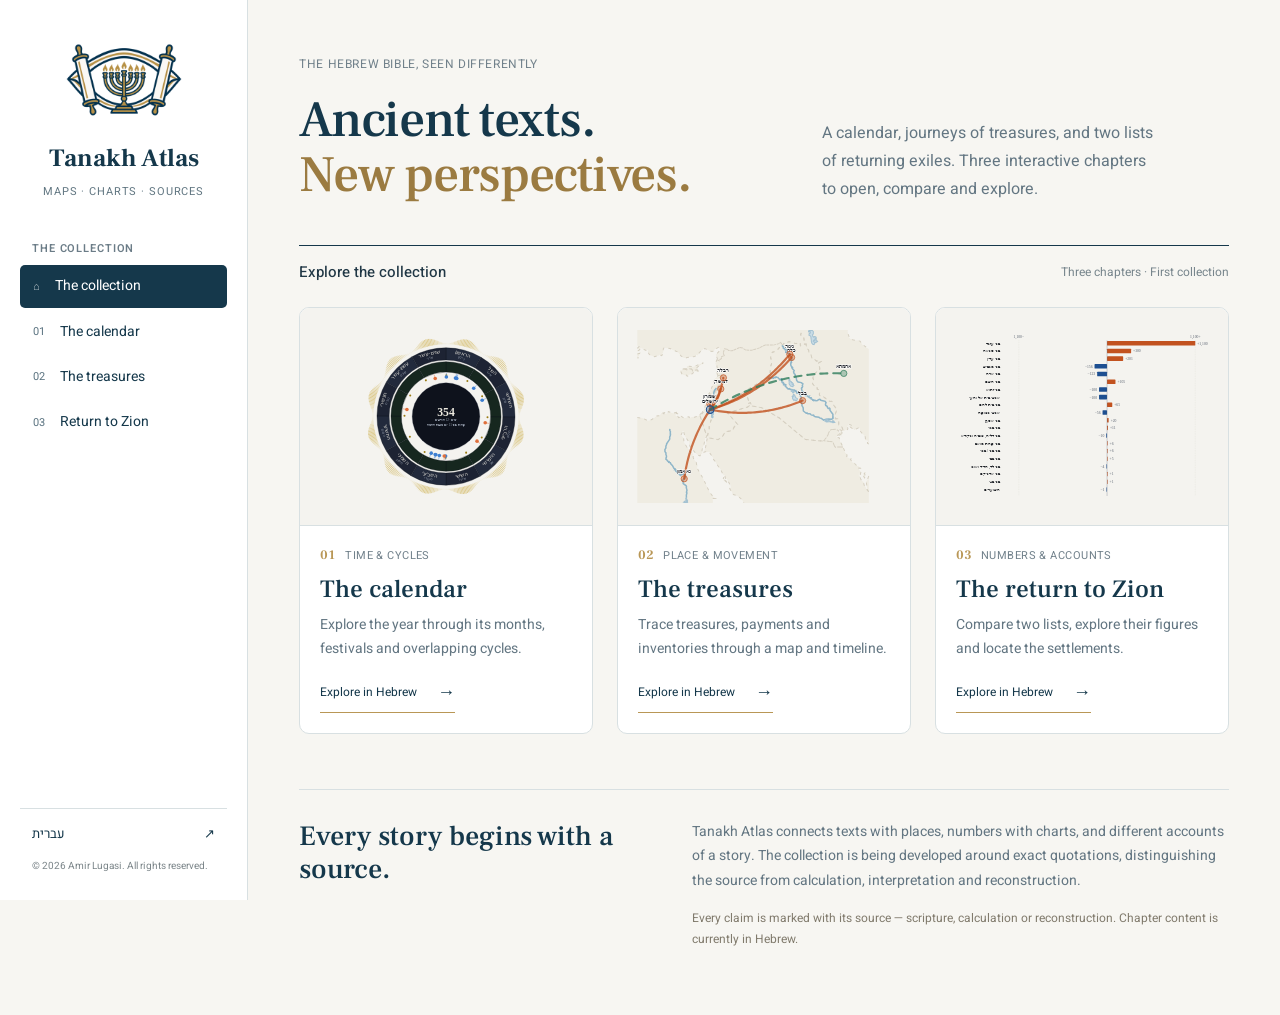
==== commit 890a43f1: "Stop the timeline from hijacking the ark map, add attribution Selecting the ark journey and then cli" ====
--- a/site/en/index.html
+++ b/site/en/index.html
@@ -18,4 +18,4 @@
 <meta name="twitter:description" content="Maps, numbers and sources — three interactive chapters.">
 <meta name="twitter:image" content="https://lugasia.github.io/visual-tanakh/assets/og-en.png">
 <meta name="theme-color" content="#15384b">
-<title>Tanakh Atlas</title><meta content="Interactive maps, charts and stories from the Hebrew Bible and related texts. Explore the details, then return to the source." name="description"/><link href="../assets/site.css" rel="stylesheet"/><link href="../assets/atlas.css" rel="stylesheet"/><link href="../assets/logo-96.png" rel="icon" type="image/png"/><script defer="" src="../assets/atlas.js"></script></head><body><a class="skip-link" href="#main-content">Skip to content</a><div class="mobile-bar"><a href="./"><img alt="" height="44" src="../assets/logo-96.png" width="44"/><span>Tanakh Atlas</span></a><button aria-controls="atlas-sidebar" aria-expanded="false" aria-label="Open navigation" id="menu-toggle"><span></span><span></span><span></span></button></div><div hidden="" id="nav-backdrop"></div><aside aria-label="Main navigation" class="atlas-sidebar" id="atlas-sidebar"><div class="sidebar-top"><a class="atlas-brand" href="./"><img alt="" height="130" src="../assets/logo-320.png" width="150"/><strong>Tanakh Atlas</strong><span>MAPS · CHARTS · SOURCES</span></a><button aria-label="Close navigation" class="nav-close" id="nav-close">×</button></div><nav aria-label="Collection chapters" class="library-nav"><p class="nav-caption">THE COLLECTION</p><a aria-current="page" class="side-link" href="./"><span class="side-index">⌂</span><span>The collection</span></a><a class="side-link" href="../he/calendar/"><span class="side-index">01</span><span>The calendar</span></a><a class="side-link" href="../he/treasures/"><span class="side-index">02</span><span>The treasures</span></a><a class="side-link" href="../he/return/"><span class="side-index">03</span><span>Return to Zion</span></a></nav><div class="sidebar-bottom"><a class="language-link" href="../" lang="he">עברית<span aria-hidden="true">↗</span></a></div></aside><div class="atlas-main home-main"><main id="main-content"><section class="home-intro"><div><p class="eyebrow">THE HEBREW BIBLE, SEEN DIFFERENTLY</p><h1>Ancient texts.<br/><em>New perspectives.</em></h1></div><p class="intro-copy">A calendar, journeys of treasures, and two lists of returning exiles. Three interactive chapters to open, compare and explore.</p></section><section aria-labelledby="collection-title" id="chapters"><div class="section-top"><h2 id="collection-title">Explore the collection</h2><span>Three chapters · First collection</span></div><div class="collection"><a class="chapter" href="../he/calendar/"><div class="visual"><img alt="" height="860" src="../assets/calendar.svg" width="860"/></div><div class="chapter-copy"><div class="chapter-meta"><span class="ch-num">01</span><span>TIME &amp; CYCLES</span></div><h3>The calendar</h3><p>Explore the year through its months, festivals and overlapping cycles.</p><span class="read">Explore in Hebrew<b aria-hidden="true">→</b></span></div></a><a class="chapter" href="../he/treasures/"><div class="visual"><img alt="" height="500" src="../assets/treasures.svg" width="769" loading="lazy"/></div><div class="chapter-copy"><div class="chapter-meta"><span class="ch-num">02</span><span>PLACE &amp; MOVEMENT</span></div><h3>The treasures</h3><p>Trace treasures, payments and inventories through a map and timeline.</p><span class="read">Explore in Hebrew<b aria-hidden="true">→</b></span></div></a><a class="chapter" href="../he/return/"><div class="visual"><img alt="" height="586" src="../assets/return.svg" width="940" loading="lazy"/></div><div class="chapter-copy"><div class="chapter-meta"><span class="ch-num">03</span><span>NUMBERS &amp; ACCOUNTS</span></div><h3>The return to Zion</h3><p>Compare two lists, explore their figures and locate the settlements.</p><span class="read">Explore in Hebrew<b aria-hidden="true">→</b></span></div></a></div></section><section class="about" id="about"><h2>Every story begins with a source.</h2><div><p>Tanakh Atlas connects texts with places, numbers with charts, and different accounts of a story. The collection is being developed around exact quotations, distinguishing the source from calculation, interpretation and reconstruction.</p><p class="note">Every claim is marked with its source — scripture, calculation or reconstruction. Chapter content is currently in Hebrew.</p></div></section></main></div></body></html>+<title>Tanakh Atlas</title><meta content="Interactive maps, charts and stories from the Hebrew Bible and related texts. Explore the details, then return to the source." name="description"/><link href="../assets/site.css" rel="stylesheet"/><link href="../assets/atlas.css" rel="stylesheet"/><link href="../assets/logo-96.png" rel="icon" type="image/png"/><script defer="" src="../assets/atlas.js"></script></head><body><a class="skip-link" href="#main-content">Skip to content</a><div class="mobile-bar"><a href="./"><img alt="" height="44" src="../assets/logo-96.png" width="44"/><span>Tanakh Atlas</span></a><button aria-controls="atlas-sidebar" aria-expanded="false" aria-label="Open navigation" id="menu-toggle"><span></span><span></span><span></span></button></div><div hidden="" id="nav-backdrop"></div><aside aria-label="Main navigation" class="atlas-sidebar" id="atlas-sidebar"><div class="sidebar-top"><a class="atlas-brand" href="./"><img alt="" height="130" src="../assets/logo-320.png" width="150"/><strong>Tanakh Atlas</strong><span>MAPS · CHARTS · SOURCES</span></a><button aria-label="Close navigation" class="nav-close" id="nav-close">×</button></div><nav aria-label="Collection chapters" class="library-nav"><p class="nav-caption">THE COLLECTION</p><a aria-current="page" class="side-link" href="./"><span class="side-index">⌂</span><span>The collection</span></a><a class="side-link" href="../he/calendar/"><span class="side-index">01</span><span>The calendar</span></a><a class="side-link" href="../he/treasures/"><span class="side-index">02</span><span>The treasures</span></a><a class="side-link" href="../he/return/"><span class="side-index">03</span><span>Return to Zion</span></a></nav><div class="sidebar-bottom"><a class="language-link" href="../" lang="he">עברית<span aria-hidden="true">↗</span></a><p class="copyright">© 2026 Amir Lugasi. All rights reserved.</p></div></aside><div class="atlas-main home-main"><main id="main-content"><section class="home-intro"><div><p class="eyebrow">THE HEBREW BIBLE, SEEN DIFFERENTLY</p><h1>Ancient texts.<br/><em>New perspectives.</em></h1></div><p class="intro-copy">A calendar, journeys of treasures, and two lists of returning exiles. Three interactive chapters to open, compare and explore.</p></section><section aria-labelledby="collection-title" id="chapters"><div class="section-top"><h2 id="collection-title">Explore the collection</h2><span>Three chapters · First collection</span></div><div class="collection"><a class="chapter" href="../he/calendar/"><div class="visual"><img alt="" height="860" src="../assets/calendar.svg" width="860"/></div><div class="chapter-copy"><div class="chapter-meta"><span class="ch-num">01</span><span>TIME &amp; CYCLES</span></div><h3>The calendar</h3><p>Explore the year through its months, festivals and overlapping cycles.</p><span class="read">Explore in Hebrew<b aria-hidden="true">→</b></span></div></a><a class="chapter" href="../he/treasures/"><div class="visual"><img alt="" height="500" src="../assets/treasures.svg" width="769" loading="lazy"/></div><div class="chapter-copy"><div class="chapter-meta"><span class="ch-num">02</span><span>PLACE &amp; MOVEMENT</span></div><h3>The treasures</h3><p>Trace treasures, payments and inventories through a map and timeline.</p><span class="read">Explore in Hebrew<b aria-hidden="true">→</b></span></div></a><a class="chapter" href="../he/return/"><div class="visual"><img alt="" height="586" src="../assets/return.svg" width="940" loading="lazy"/></div><div class="chapter-copy"><div class="chapter-meta"><span class="ch-num">03</span><span>NUMBERS &amp; ACCOUNTS</span></div><h3>The return to Zion</h3><p>Compare two lists, explore their figures and locate the settlements.</p><span class="read">Explore in Hebrew<b aria-hidden="true">→</b></span></div></a></div></section><section class="about" id="about"><h2>Every story begins with a source.</h2><div><p>Tanakh Atlas connects texts with places, numbers with charts, and different accounts of a story. The collection is being developed around exact quotations, distinguishing the source from calculation, interpretation and reconstruction.</p><p class="note">Every claim is marked with its source — scripture, calculation or reconstruction. Chapter content is currently in Hebrew.</p></div></section></main></div></body></html>
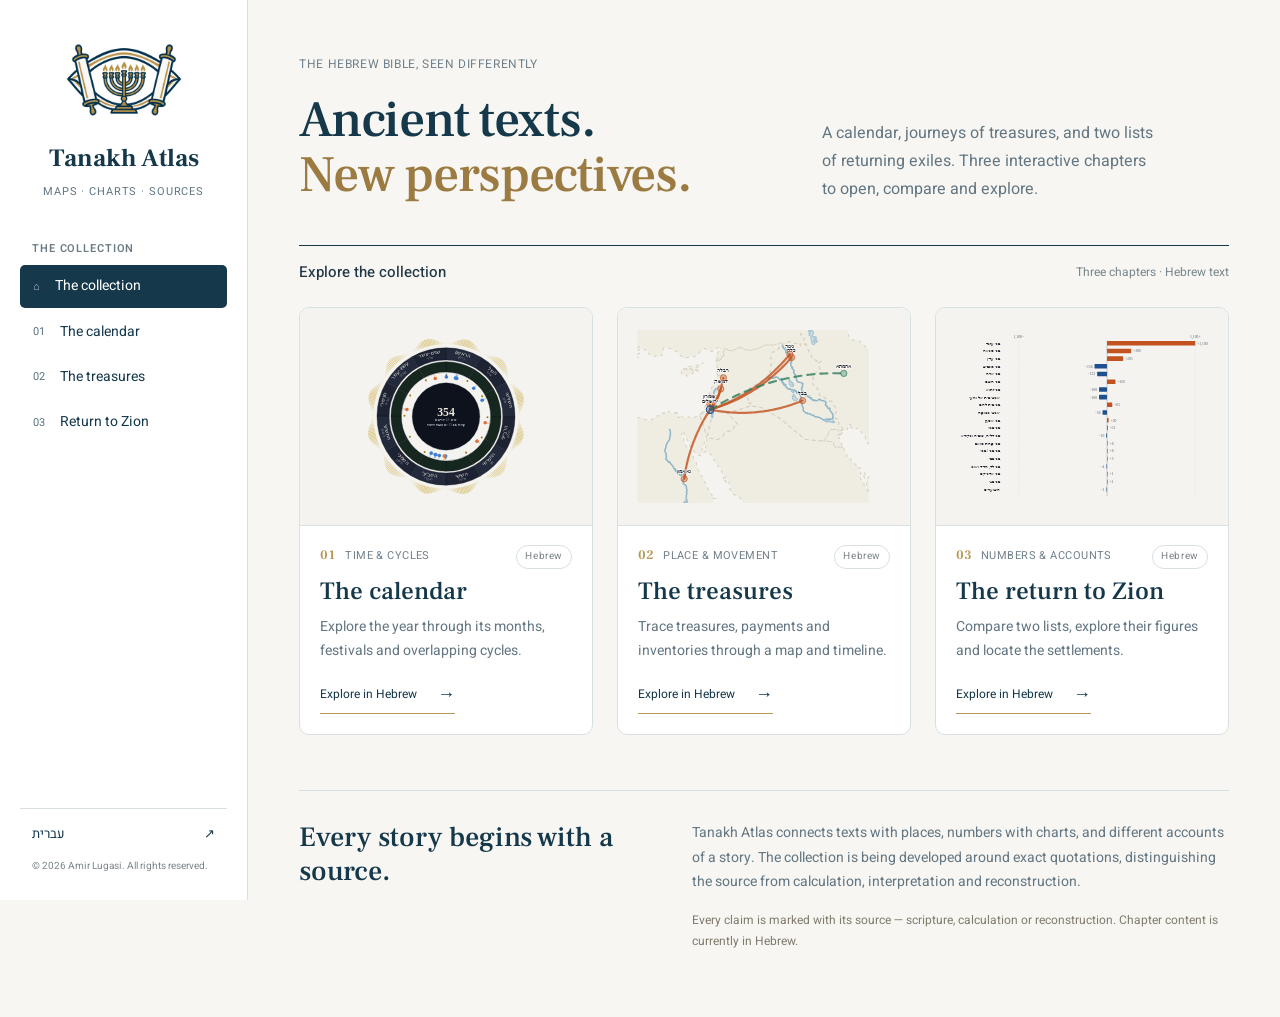
==== commit c6022a38: "Keep a reader who chose English from being stranded in a Hebrew chapter The English collection links" ====
--- a/site/en/index.html
+++ b/site/en/index.html
@@ -18,4 +18,4 @@
 <meta name="twitter:description" content="Maps, numbers and sources — three interactive chapters.">
 <meta name="twitter:image" content="https://lugasia.github.io/visual-tanakh/assets/og-en.png">
 <meta name="theme-color" content="#15384b">
-<title>Tanakh Atlas</title><meta content="Interactive maps, charts and stories from the Hebrew Bible and related texts. Explore the details, then return to the source." name="description"/><link href="../assets/site.css" rel="stylesheet"/><link href="../assets/atlas.css" rel="stylesheet"/><link href="../assets/logo-96.png" rel="icon" type="image/png"/><script defer="" src="../assets/atlas.js"></script></head><body><a class="skip-link" href="#main-content">Skip to content</a><div class="mobile-bar"><a href="./"><img alt="" height="44" src="../assets/logo-96.png" width="44"/><span>Tanakh Atlas</span></a><button aria-controls="atlas-sidebar" aria-expanded="false" aria-label="Open navigation" id="menu-toggle"><span></span><span></span><span></span></button></div><div hidden="" id="nav-backdrop"></div><aside aria-label="Main navigation" class="atlas-sidebar" id="atlas-sidebar"><div class="sidebar-top"><a class="atlas-brand" href="./"><img alt="" height="130" src="../assets/logo-320.png" width="150"/><strong>Tanakh Atlas</strong><span>MAPS · CHARTS · SOURCES</span></a><button aria-label="Close navigation" class="nav-close" id="nav-close">×</button></div><nav aria-label="Collection chapters" class="library-nav"><p class="nav-caption">THE COLLECTION</p><a aria-current="page" class="side-link" href="./"><span class="side-index">⌂</span><span>The collection</span></a><a class="side-link" href="../he/calendar/"><span class="side-index">01</span><span>The calendar</span></a><a class="side-link" href="../he/treasures/"><span class="side-index">02</span><span>The treasures</span></a><a class="side-link" href="../he/return/"><span class="side-index">03</span><span>Return to Zion</span></a></nav><div class="sidebar-bottom"><a class="language-link" href="../" lang="he">עברית<span aria-hidden="true">↗</span></a><p class="copyright">© 2026 Amir Lugasi. All rights reserved.</p></div></aside><div class="atlas-main home-main"><main id="main-content"><section class="home-intro"><div><p class="eyebrow">THE HEBREW BIBLE, SEEN DIFFERENTLY</p><h1>Ancient texts.<br/><em>New perspectives.</em></h1></div><p class="intro-copy">A calendar, journeys of treasures, and two lists of returning exiles. Three interactive chapters to open, compare and explore.</p></section><section aria-labelledby="collection-title" id="chapters"><div class="section-top"><h2 id="collection-title">Explore the collection</h2><span>Three chapters · First collection</span></div><div class="collection"><a class="chapter" href="../he/calendar/"><div class="visual"><img alt="" height="860" src="../assets/calendar.svg" width="860"/></div><div class="chapter-copy"><div class="chapter-meta"><span class="ch-num">01</span><span>TIME &amp; CYCLES</span></div><h3>The calendar</h3><p>Explore the year through its months, festivals and overlapping cycles.</p><span class="read">Explore in Hebrew<b aria-hidden="true">→</b></span></div></a><a class="chapter" href="../he/treasures/"><div class="visual"><img alt="" height="500" src="../assets/treasures.svg" width="769" loading="lazy"/></div><div class="chapter-copy"><div class="chapter-meta"><span class="ch-num">02</span><span>PLACE &amp; MOVEMENT</span></div><h3>The treasures</h3><p>Trace treasures, payments and inventories through a map and timeline.</p><span class="read">Explore in Hebrew<b aria-hidden="true">→</b></span></div></a><a class="chapter" href="../he/return/"><div class="visual"><img alt="" height="586" src="../assets/return.svg" width="940" loading="lazy"/></div><div class="chapter-copy"><div class="chapter-meta"><span class="ch-num">03</span><span>NUMBERS &amp; ACCOUNTS</span></div><h3>The return to Zion</h3><p>Compare two lists, explore their figures and locate the settlements.</p><span class="read">Explore in Hebrew<b aria-hidden="true">→</b></span></div></a></div></section><section class="about" id="about"><h2>Every story begins with a source.</h2><div><p>Tanakh Atlas connects texts with places, numbers with charts, and different accounts of a story. The collection is being developed around exact quotations, distinguishing the source from calculation, interpretation and reconstruction.</p><p class="note">Every claim is marked with its source — scripture, calculation or reconstruction. Chapter content is currently in Hebrew.</p></div></section></main></div></body></html>+<title>Tanakh Atlas</title><meta content="Interactive maps, charts and stories from the Hebrew Bible and related texts. Explore the details, then return to the source." name="description"/><link href="../assets/site.css" rel="stylesheet"/><link href="../assets/atlas.css" rel="stylesheet"/><link href="../assets/logo-96.png" rel="icon" type="image/png"/><script defer="" src="../assets/atlas.js"></script></head><body><a class="skip-link" href="#main-content">Skip to content</a><div class="mobile-bar"><a href="./"><img alt="" height="44" src="../assets/logo-96.png" width="44"/><span>Tanakh Atlas</span></a><button aria-controls="atlas-sidebar" aria-expanded="false" aria-label="Open navigation" id="menu-toggle"><span></span><span></span><span></span></button></div><div hidden="" id="nav-backdrop"></div><aside aria-label="Main navigation" class="atlas-sidebar" id="atlas-sidebar"><div class="sidebar-top"><a class="atlas-brand" href="./"><img alt="" height="130" src="../assets/logo-320.png" width="150"/><strong>Tanakh Atlas</strong><span>MAPS · CHARTS · SOURCES</span></a><button aria-label="Close navigation" class="nav-close" id="nav-close">×</button></div><nav aria-label="Collection chapters" class="library-nav"><p class="nav-caption">THE COLLECTION</p><a aria-current="page" class="side-link" href="./"><span class="side-index">⌂</span><span>The collection</span></a><a class="side-link" href="../he/calendar/"><span class="side-index">01</span><span>The calendar</span></a><a class="side-link" href="../he/treasures/"><span class="side-index">02</span><span>The treasures</span></a><a class="side-link" href="../he/return/"><span class="side-index">03</span><span>Return to Zion</span></a></nav><div class="sidebar-bottom"><a class="language-link" href="../" lang="he">עברית<span aria-hidden="true">↗</span></a><p class="copyright">© 2026 Amir Lugasi. All rights reserved.</p></div></aside><div class="atlas-main home-main"><main id="main-content"><section class="home-intro"><div><p class="eyebrow">THE HEBREW BIBLE, SEEN DIFFERENTLY</p><h1>Ancient texts.<br/><em>New perspectives.</em></h1></div><p class="intro-copy">A calendar, journeys of treasures, and two lists of returning exiles. Three interactive chapters to open, compare and explore.</p></section><section aria-labelledby="collection-title" id="chapters"><div class="section-top"><h2 id="collection-title">Explore the collection</h2><span>Three chapters · Hebrew text</span></div><div class="collection"><a class="chapter" href="../he/calendar/"><div class="visual"><img alt="" height="860" src="../assets/calendar.svg" width="860"/></div><div class="chapter-copy"><div class="chapter-meta"><span class="ch-num">01</span><span>TIME &amp; CYCLES</span><span class="ch-lang">Hebrew</span></div><h3>The calendar</h3><p>Explore the year through its months, festivals and overlapping cycles.</p><span class="read">Explore in Hebrew<b aria-hidden="true">→</b></span></div></a><a class="chapter" href="../he/treasures/"><div class="visual"><img alt="" height="500" src="../assets/treasures.svg" width="769" loading="lazy"/></div><div class="chapter-copy"><div class="chapter-meta"><span class="ch-num">02</span><span>PLACE &amp; MOVEMENT</span><span class="ch-lang">Hebrew</span></div><h3>The treasures</h3><p>Trace treasures, payments and inventories through a map and timeline.</p><span class="read">Explore in Hebrew<b aria-hidden="true">→</b></span></div></a><a class="chapter" href="../he/return/"><div class="visual"><img alt="" height="586" src="../assets/return.svg" width="940" loading="lazy"/></div><div class="chapter-copy"><div class="chapter-meta"><span class="ch-num">03</span><span>NUMBERS &amp; ACCOUNTS</span><span class="ch-lang">Hebrew</span></div><h3>The return to Zion</h3><p>Compare two lists, explore their figures and locate the settlements.</p><span class="read">Explore in Hebrew<b aria-hidden="true">→</b></span></div></a></div></section><section class="about" id="about"><h2>Every story begins with a source.</h2><div><p>Tanakh Atlas connects texts with places, numbers with charts, and different accounts of a story. The collection is being developed around exact quotations, distinguishing the source from calculation, interpretation and reconstruction.</p><p class="note">Every claim is marked with its source — scripture, calculation or reconstruction. Chapter content is currently in Hebrew.</p></div></section></main></div></body></html>
--- a/site/assets/atlas.css
+++ b/site/assets/atlas.css
@@ -3,6 +3,11 @@
 html{scroll-behavior:smooth;scroll-padding-top:30px}body{margin:0;background:var(--paper);color:var(--ink);font-family:Heebo,Arial,sans-serif;font-size:16px;line-height:1.75}*{box-sizing:border-box}a,button,input{touch-action:manipulation}a:focus-visible,button:focus-visible,input:focus-visible,[tabindex]:focus-visible{outline:3px solid var(--gold);outline-offset:4px}button{cursor:pointer}.skip-link{position:fixed;inset-inline-start:270px;top:-90px;z-index:100;background:white;color:var(--navy);padding:10px 20px}.skip-link:focus{top:10px}.atlas-main{margin-inline-start:var(--nav-width);min-width:0}.atlas-sidebar{position:fixed;inset-block:0;inset-inline-start:0;width:var(--nav-width);background:#fff;border-inline-end:1px solid var(--line);z-index:40;display:flex;flex-direction:column;padding:22px 20px 18px;overflow-y:auto;overscroll-behavior:contain;color:var(--navy);font:14px/1.6 Heebo,Arial,sans-serif}.atlas-sidebar a{text-decoration:none;color:inherit}.atlas-brand{display:flex;flex-direction:column;align-items:center;text-align:center;gap:0;padding-bottom:25px}.atlas-brand img{width:138px;height:116px;object-fit:contain;display:block}.atlas-brand strong{font-family:'Frank Ruhl Libre',Georgia,serif;font-size:25px;line-height:1.2;font-weight:700;margin:5px 0 10px}.atlas-brand>span{font-size:11px;color:#627782;letter-spacing:.08em}.nav-caption{font-size:11px;font-weight:600;color:#6b7c87;letter-spacing:.08em;margin:14px 12px 8px}.side-link{display:flex;gap:15px;padding:10px 13px;margin:3px 0;border-radius:5px;align-items:center;transition:background .18s}.side-link:hover{background:#f1f5f6}.side-link[aria-current=page]{background:var(--navy);color:#fff}.side-index{font-size:11px;opacity:.7;font-variant-numeric:tabular-nums}.chapter-toc{border-top:1px solid var(--line);margin-top:20px;padding-top:7px}.toc-link{display:block;padding:6px 15px;font-size:12px;border-inline-start:2px solid transparent;color:#637887!important;line-height:1.5}.toc-link:hover,.toc-link[aria-current=location]{color:var(--navy)!important;border-inline-start-color:var(--gold);background:#f6f5f0}.sidebar-bottom{margin-top:auto;padding-top:25px}.language-link{display:flex;justify-content:space-between;border-top:1px solid var(--line);padding:15px 12px 5px;font-size:13px}.sidebar-bottom p{font-size:10px;margin:8px 12px;color:#7b8589}.mobile-bar,.nav-close{display:none}[hidden]{display:none!important}
 /* The collection: a generous lead chapter with two compact investigations. */
 .home-main{max-width:none;padding:0 clamp(26px,4vw,74px) 35px}.home-intro{display:grid;grid-template-columns:1.2fr 1fr;gap:35px;align-items:end;padding:54px 0 42px}.home-intro h1{font:500 clamp(40px,4vw,62px)/1.07 'Frank Ruhl Libre',Georgia,serif;color:var(--navy);letter-spacing:-.025em}.home-intro h1 em{font-style:normal;color:#9b7b41}.home-intro .eyebrow{font-size:12px;letter-spacing:.05em;color:#71818b;margin-bottom:18px}.home-intro .intro-copy{font-size:16px;color:#637682;max-width:37ch;margin:0}.section-top{border-top:1px solid var(--navy);padding:16px 0 24px;display:flex;justify-content:space-between;gap:12px;align-items:center}.section-top h2{font-family:Heebo,Arial;font-size:15px;font-weight:500}.section-top span{font-size:12px;color:#78868d}
+/* Wayfinding for a reader who chose English and opened a Hebrew chapter. */
+.lang-bar{display:flex;flex-wrap:wrap;gap:8px 20px;align-items:center;justify-content:space-between;margin:30px 0 -4px;padding:12px 18px;background:#fff;border:1px solid var(--line);border-inline-start:3px solid var(--gold);border-radius:8px;font:14px/1.6 Heebo,Arial,sans-serif;color:var(--muted)}
+.lang-bar a{color:var(--navy);font-weight:500;text-decoration:none;border-bottom:1px solid var(--gold);white-space:nowrap}
+.ch-lang{margin-inline-start:auto;padding:2px 8px;border:1px solid var(--line);border-radius:999px;font-size:10px;letter-spacing:.06em;color:#7b8589}
+
 /* The collection: one card, one grid, however many chapters it grows to. */
 .collection{display:grid;grid-template-columns:repeat(auto-fill,minmax(272px,1fr));gap:24px;align-items:stretch}.chapter{min-width:0;display:flex;flex-direction:column;text-decoration:none;background:var(--card);border:1px solid var(--line);border-radius:10px;overflow:hidden;transition:border-color .18s ease,box-shadow .18s ease,transform .18s ease}.chapter:hover{border-color:#a8bfc8;box-shadow:0 10px 26px #15384b14;transform:translateY(-2px)}.chapter:focus-visible{outline-offset:2px}.visual{flex:none;aspect-ratio:4/3;background:#f4f3ef;border-bottom:1px solid var(--line);padding:12px;overflow:hidden}.visual img{display:block;width:100%;height:100%;object-fit:contain;transition:transform .4s ease}.chapter:hover .visual img{transform:scale(1.03)}.chapter-copy{flex:1;display:flex;flex-direction:column;padding:18px 20px 20px}.chapter-meta{display:flex;align-items:baseline;gap:9px;margin:0 0 7px;font-size:11px;color:#71818b;letter-spacing:.04em}.ch-num{font-family:'Frank Ruhl Libre',Georgia,serif;font-size:13px;font-weight:700;color:var(--gold);font-variant-numeric:tabular-nums;letter-spacing:0}.chapter h3{font:500 25px/1.25 'Frank Ruhl Libre',Georgia,serif;color:var(--navy);margin:0}.chapter p{flex:1;font-size:14px;line-height:1.7;color:#637682;margin:8px 0 16px}.chapter .read{align-self:flex-start;font-size:12px;display:inline-flex;align-items:center;gap:20px;padding-bottom:3px;border-bottom:1px solid var(--gold);color:var(--navy)}.read b{font-size:18px;font-weight:400}
 .about{display:grid;grid-template-columns:1fr 1.5fr;gap:35px;margin-top:55px;border-top:1px solid var(--line);padding:30px 0}.about h2{font:500 28px/1.2 'Frank Ruhl Libre',Georgia,serif;color:var(--navy)}.about p{font-size:14px;color:#637682;margin:0}.about .note{font-size:12px;margin-top:15px;color:#817b6d}
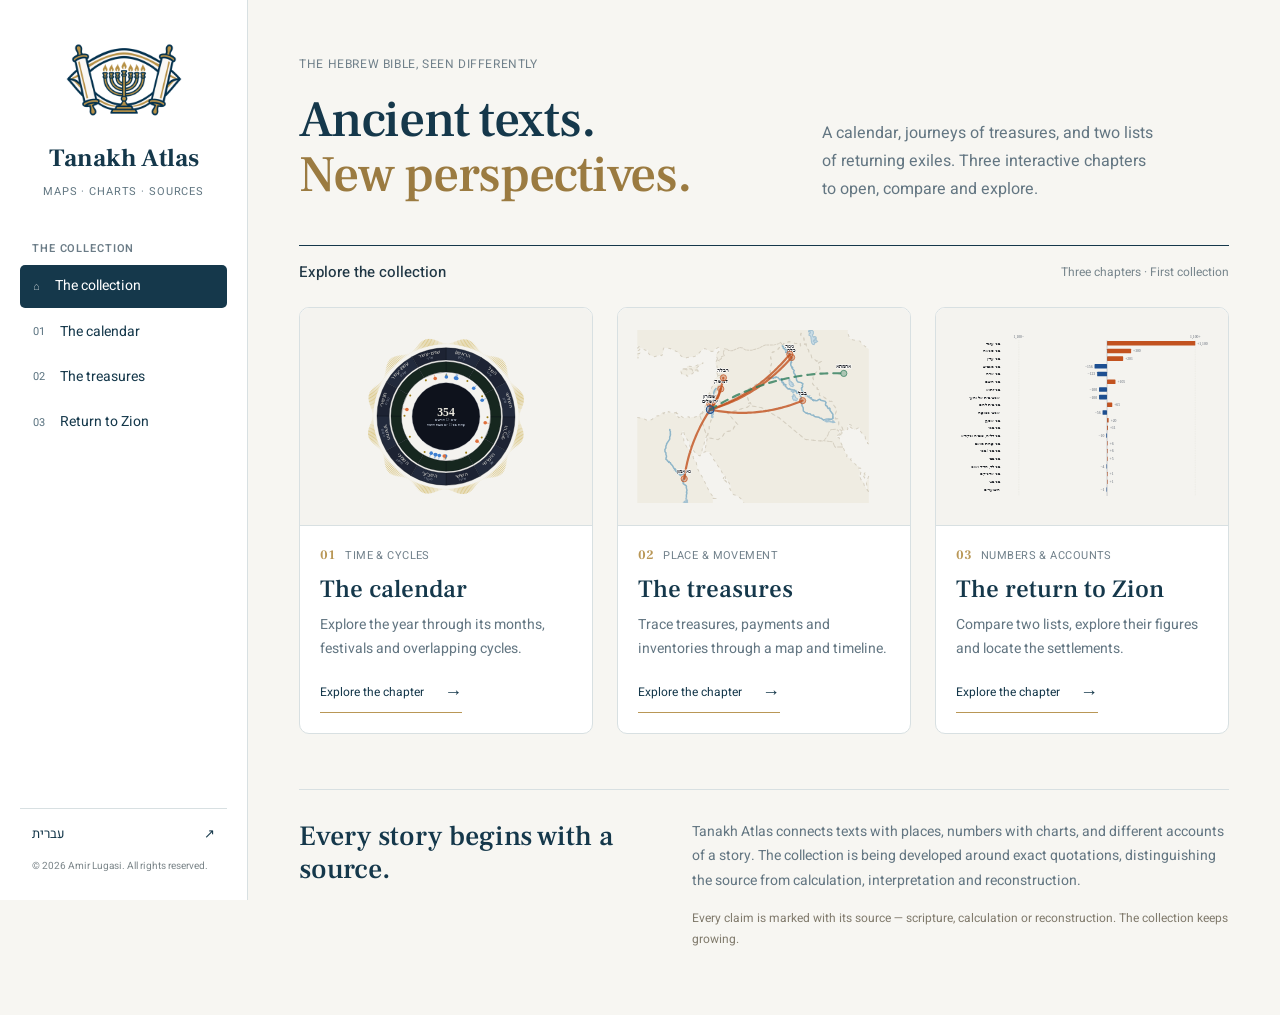
==== commit 81896c3f: "Translate all three chapters into English The English collection linked straight into the Hebrew cha" ====
--- a/site/en/index.html
+++ b/site/en/index.html
@@ -18,4 +18,4 @@
 <meta name="twitter:description" content="Maps, numbers and sources — three interactive chapters.">
 <meta name="twitter:image" content="https://lugasia.github.io/visual-tanakh/assets/og-en.png">
 <meta name="theme-color" content="#15384b">
-<title>Tanakh Atlas</title><meta content="Interactive maps, charts and stories from the Hebrew Bible and related texts. Explore the details, then return to the source." name="description"/><link href="../assets/site.css" rel="stylesheet"/><link href="../assets/atlas.css" rel="stylesheet"/><link href="../assets/logo-96.png" rel="icon" type="image/png"/><script defer="" src="../assets/atlas.js"></script></head><body><a class="skip-link" href="#main-content">Skip to content</a><div class="mobile-bar"><a href="./"><img alt="" height="44" src="../assets/logo-96.png" width="44"/><span>Tanakh Atlas</span></a><button aria-controls="atlas-sidebar" aria-expanded="false" aria-label="Open navigation" id="menu-toggle"><span></span><span></span><span></span></button></div><div hidden="" id="nav-backdrop"></div><aside aria-label="Main navigation" class="atlas-sidebar" id="atlas-sidebar"><div class="sidebar-top"><a class="atlas-brand" href="./"><img alt="" height="130" src="../assets/logo-320.png" width="150"/><strong>Tanakh Atlas</strong><span>MAPS · CHARTS · SOURCES</span></a><button aria-label="Close navigation" class="nav-close" id="nav-close">×</button></div><nav aria-label="Collection chapters" class="library-nav"><p class="nav-caption">THE COLLECTION</p><a aria-current="page" class="side-link" href="./"><span class="side-index">⌂</span><span>The collection</span></a><a class="side-link" href="../he/calendar/"><span class="side-index">01</span><span>The calendar</span></a><a class="side-link" href="../he/treasures/"><span class="side-index">02</span><span>The treasures</span></a><a class="side-link" href="../he/return/"><span class="side-index">03</span><span>Return to Zion</span></a></nav><div class="sidebar-bottom"><a class="language-link" href="../" lang="he">עברית<span aria-hidden="true">↗</span></a><p class="copyright">© 2026 Amir Lugasi. All rights reserved.</p></div></aside><div class="atlas-main home-main"><main id="main-content"><section class="home-intro"><div><p class="eyebrow">THE HEBREW BIBLE, SEEN DIFFERENTLY</p><h1>Ancient texts.<br/><em>New perspectives.</em></h1></div><p class="intro-copy">A calendar, journeys of treasures, and two lists of returning exiles. Three interactive chapters to open, compare and explore.</p></section><section aria-labelledby="collection-title" id="chapters"><div class="section-top"><h2 id="collection-title">Explore the collection</h2><span>Three chapters · Hebrew text</span></div><div class="collection"><a class="chapter" href="../he/calendar/"><div class="visual"><img alt="" height="860" src="../assets/calendar.svg" width="860"/></div><div class="chapter-copy"><div class="chapter-meta"><span class="ch-num">01</span><span>TIME &amp; CYCLES</span><span class="ch-lang">Hebrew</span></div><h3>The calendar</h3><p>Explore the year through its months, festivals and overlapping cycles.</p><span class="read">Explore in Hebrew<b aria-hidden="true">→</b></span></div></a><a class="chapter" href="../he/treasures/"><div class="visual"><img alt="" height="500" src="../assets/treasures.svg" width="769" loading="lazy"/></div><div class="chapter-copy"><div class="chapter-meta"><span class="ch-num">02</span><span>PLACE &amp; MOVEMENT</span><span class="ch-lang">Hebrew</span></div><h3>The treasures</h3><p>Trace treasures, payments and inventories through a map and timeline.</p><span class="read">Explore in Hebrew<b aria-hidden="true">→</b></span></div></a><a class="chapter" href="../he/return/"><div class="visual"><img alt="" height="586" src="../assets/return.svg" width="940" loading="lazy"/></div><div class="chapter-copy"><div class="chapter-meta"><span class="ch-num">03</span><span>NUMBERS &amp; ACCOUNTS</span><span class="ch-lang">Hebrew</span></div><h3>The return to Zion</h3><p>Compare two lists, explore their figures and locate the settlements.</p><span class="read">Explore in Hebrew<b aria-hidden="true">→</b></span></div></a></div></section><section class="about" id="about"><h2>Every story begins with a source.</h2><div><p>Tanakh Atlas connects texts with places, numbers with charts, and different accounts of a story. The collection is being developed around exact quotations, distinguishing the source from calculation, interpretation and reconstruction.</p><p class="note">Every claim is marked with its source — scripture, calculation or reconstruction. Chapter content is currently in Hebrew.</p></div></section></main></div></body></html>+<title>Tanakh Atlas</title><meta content="Interactive maps, charts and stories from the Hebrew Bible and related texts. Explore the details, then return to the source." name="description"/><link href="../assets/site.css" rel="stylesheet"/><link href="../assets/atlas.css" rel="stylesheet"/><link href="../assets/logo-96.png" rel="icon" type="image/png"/><script defer="" src="../assets/atlas.js"></script></head><body><a class="skip-link" href="#main-content">Skip to content</a><div class="mobile-bar"><a href="./"><img alt="" height="44" src="../assets/logo-96.png" width="44"/><span>Tanakh Atlas</span></a><button aria-controls="atlas-sidebar" aria-expanded="false" aria-label="Open navigation" id="menu-toggle"><span></span><span></span><span></span></button></div><div hidden="" id="nav-backdrop"></div><aside aria-label="Main navigation" class="atlas-sidebar" id="atlas-sidebar"><div class="sidebar-top"><a class="atlas-brand" href="./"><img alt="" height="130" src="../assets/logo-320.png" width="150"/><strong>Tanakh Atlas</strong><span>MAPS · CHARTS · SOURCES</span></a><button aria-label="Close navigation" class="nav-close" id="nav-close">×</button></div><nav aria-label="Collection chapters" class="library-nav"><p class="nav-caption">THE COLLECTION</p><a aria-current="page" class="side-link" href="./"><span class="side-index">⌂</span><span>The collection</span></a><a class="side-link" href="calendar/"><span class="side-index">01</span><span>The calendar</span></a><a class="side-link" href="treasures/"><span class="side-index">02</span><span>The treasures</span></a><a class="side-link" href="return/"><span class="side-index">03</span><span>Return to Zion</span></a></nav><div class="sidebar-bottom"><a class="language-link" href="../" lang="he">עברית<span aria-hidden="true">↗</span></a><p class="copyright">© 2026 Amir Lugasi. All rights reserved.</p></div></aside><div class="atlas-main home-main"><main id="main-content"><section class="home-intro"><div><p class="eyebrow">THE HEBREW BIBLE, SEEN DIFFERENTLY</p><h1>Ancient texts.<br/><em>New perspectives.</em></h1></div><p class="intro-copy">A calendar, journeys of treasures, and two lists of returning exiles. Three interactive chapters to open, compare and explore.</p></section><section aria-labelledby="collection-title" id="chapters"><div class="section-top"><h2 id="collection-title">Explore the collection</h2><span>Three chapters · First collection</span></div><div class="collection"><a class="chapter" href="calendar/"><div class="visual"><img alt="" height="860" src="../assets/calendar.svg" width="860"/></div><div class="chapter-copy"><div class="chapter-meta"><span class="ch-num">01</span><span>TIME &amp; CYCLES</span></div><h3>The calendar</h3><p>Explore the year through its months, festivals and overlapping cycles.</p><span class="read">Explore the chapter<b aria-hidden="true">→</b></span></div></a><a class="chapter" href="treasures/"><div class="visual"><img alt="" height="500" src="../assets/treasures.svg" width="769" loading="lazy"/></div><div class="chapter-copy"><div class="chapter-meta"><span class="ch-num">02</span><span>PLACE &amp; MOVEMENT</span></div><h3>The treasures</h3><p>Trace treasures, payments and inventories through a map and timeline.</p><span class="read">Explore the chapter<b aria-hidden="true">→</b></span></div></a><a class="chapter" href="return/"><div class="visual"><img alt="" height="586" src="../assets/return.svg" width="940" loading="lazy"/></div><div class="chapter-copy"><div class="chapter-meta"><span class="ch-num">03</span><span>NUMBERS &amp; ACCOUNTS</span></div><h3>The return to Zion</h3><p>Compare two lists, explore their figures and locate the settlements.</p><span class="read">Explore the chapter<b aria-hidden="true">→</b></span></div></a></div></section><section class="about" id="about"><h2>Every story begins with a source.</h2><div><p>Tanakh Atlas connects texts with places, numbers with charts, and different accounts of a story. The collection is being developed around exact quotations, distinguishing the source from calculation, interpretation and reconstruction.</p><p class="note">Every claim is marked with its source — scripture, calculation or reconstruction. The collection keeps growing.</p></div></section></main></div></body></html>
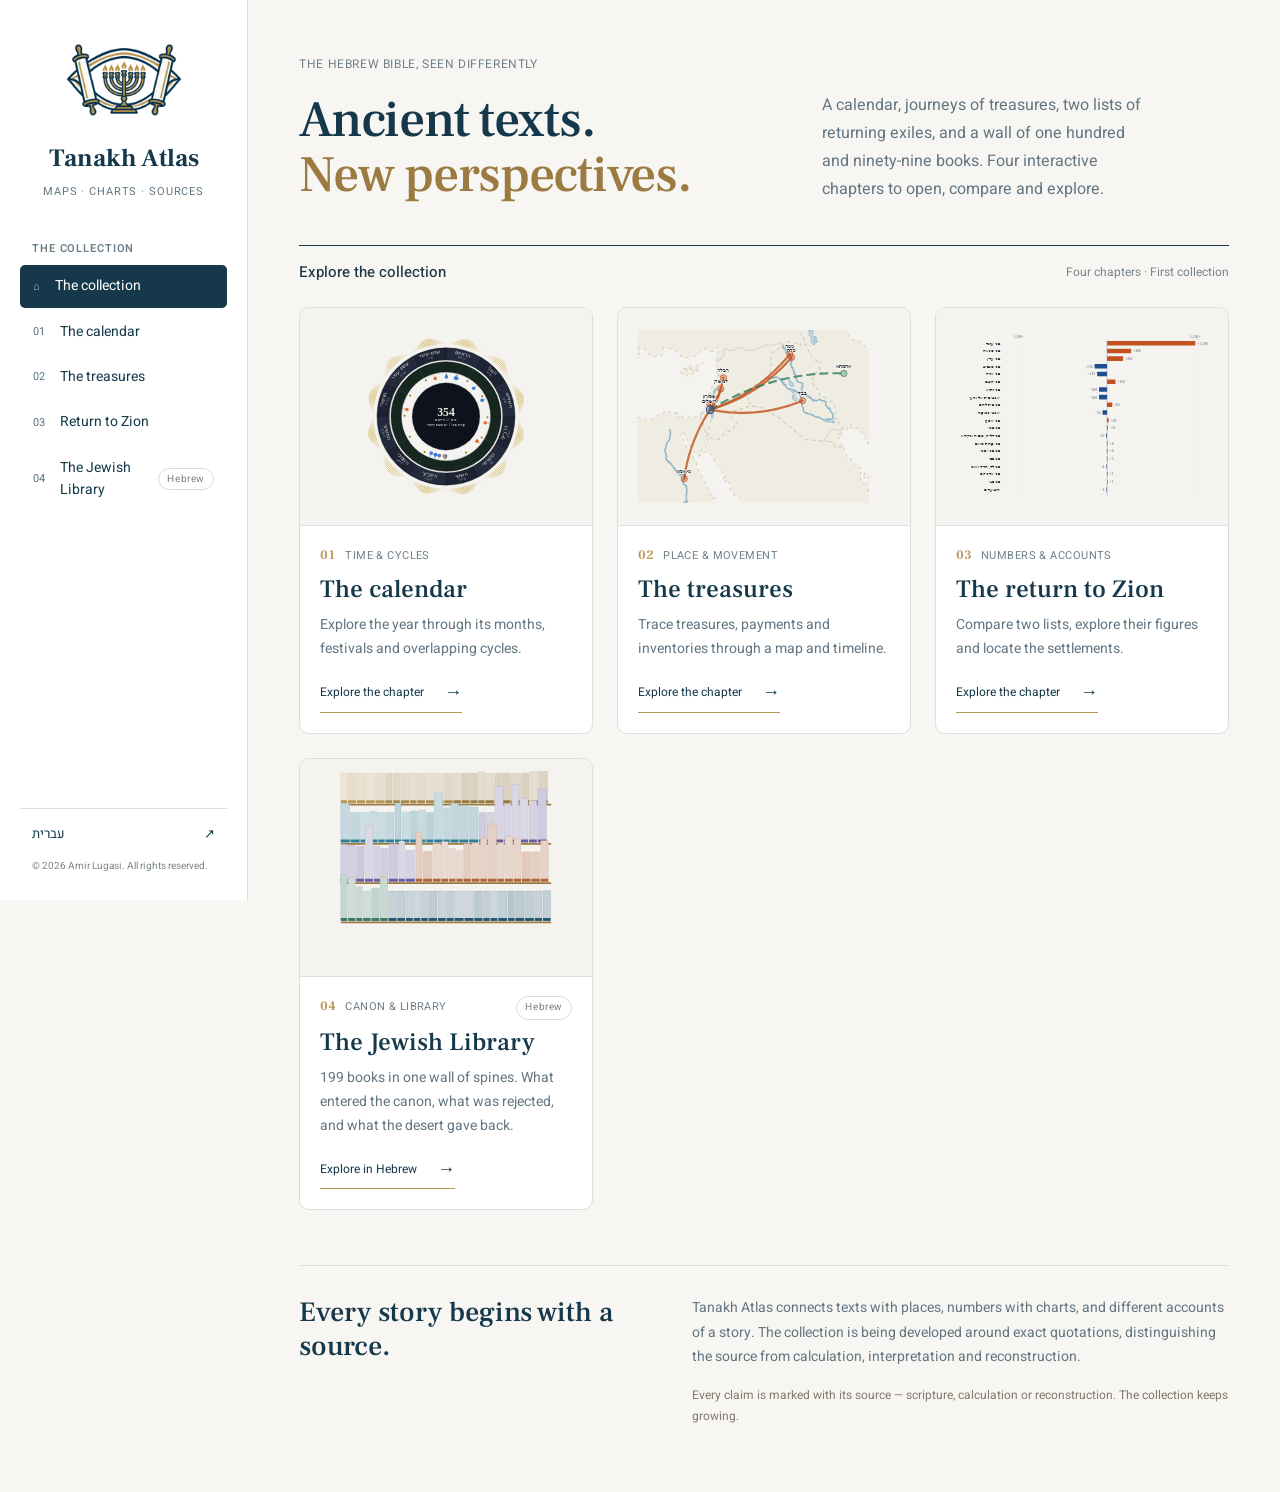
==== commit 974ab504: "Add chapter 04, the Jewish Library A wall of 199 spines from the Jewish library, grouped into twenty" ====
--- a/site/en/index.html
+++ b/site/en/index.html
@@ -18,4 +18,4 @@
 <meta name="twitter:description" content="Maps, numbers and sources — three interactive chapters.">
 <meta name="twitter:image" content="https://lugasia.github.io/visual-tanakh/assets/og-en.png">
 <meta name="theme-color" content="#15384b">
-<title>Tanakh Atlas</title><meta content="Interactive maps, charts and stories from the Hebrew Bible and related texts. Explore the details, then return to the source." name="description"/><link href="../assets/site.css" rel="stylesheet"/><link href="../assets/atlas.css" rel="stylesheet"/><link href="../assets/logo-96.png" rel="icon" type="image/png"/><script defer="" src="../assets/atlas.js"></script></head><body><a class="skip-link" href="#main-content">Skip to content</a><div class="mobile-bar"><a href="./"><img alt="" height="44" src="../assets/logo-96.png" width="44"/><span>Tanakh Atlas</span></a><button aria-controls="atlas-sidebar" aria-expanded="false" aria-label="Open navigation" id="menu-toggle"><span></span><span></span><span></span></button></div><div hidden="" id="nav-backdrop"></div><aside aria-label="Main navigation" class="atlas-sidebar" id="atlas-sidebar"><div class="sidebar-top"><a class="atlas-brand" href="./"><img alt="" height="130" src="../assets/logo-320.png" width="150"/><strong>Tanakh Atlas</strong><span>MAPS · CHARTS · SOURCES</span></a><button aria-label="Close navigation" class="nav-close" id="nav-close">×</button></div><nav aria-label="Collection chapters" class="library-nav"><p class="nav-caption">THE COLLECTION</p><a aria-current="page" class="side-link" href="./"><span class="side-index">⌂</span><span>The collection</span></a><a class="side-link" href="calendar/"><span class="side-index">01</span><span>The calendar</span></a><a class="side-link" href="treasures/"><span class="side-index">02</span><span>The treasures</span></a><a class="side-link" href="return/"><span class="side-index">03</span><span>Return to Zion</span></a></nav><div class="sidebar-bottom"><a class="language-link" href="../" lang="he">עברית<span aria-hidden="true">↗</span></a><p class="copyright">© 2026 Amir Lugasi. All rights reserved.</p></div></aside><div class="atlas-main home-main"><main id="main-content"><section class="home-intro"><div><p class="eyebrow">THE HEBREW BIBLE, SEEN DIFFERENTLY</p><h1>Ancient texts.<br/><em>New perspectives.</em></h1></div><p class="intro-copy">A calendar, journeys of treasures, and two lists of returning exiles. Three interactive chapters to open, compare and explore.</p></section><section aria-labelledby="collection-title" id="chapters"><div class="section-top"><h2 id="collection-title">Explore the collection</h2><span>Three chapters · First collection</span></div><div class="collection"><a class="chapter" href="calendar/"><div class="visual"><img alt="" height="860" src="../assets/calendar.svg" width="860"/></div><div class="chapter-copy"><div class="chapter-meta"><span class="ch-num">01</span><span>TIME &amp; CYCLES</span></div><h3>The calendar</h3><p>Explore the year through its months, festivals and overlapping cycles.</p><span class="read">Explore the chapter<b aria-hidden="true">→</b></span></div></a><a class="chapter" href="treasures/"><div class="visual"><img alt="" height="500" src="../assets/treasures.svg" width="769" loading="lazy"/></div><div class="chapter-copy"><div class="chapter-meta"><span class="ch-num">02</span><span>PLACE &amp; MOVEMENT</span></div><h3>The treasures</h3><p>Trace treasures, payments and inventories through a map and timeline.</p><span class="read">Explore the chapter<b aria-hidden="true">→</b></span></div></a><a class="chapter" href="return/"><div class="visual"><img alt="" height="586" src="../assets/return.svg" width="940" loading="lazy"/></div><div class="chapter-copy"><div class="chapter-meta"><span class="ch-num">03</span><span>NUMBERS &amp; ACCOUNTS</span></div><h3>The return to Zion</h3><p>Compare two lists, explore their figures and locate the settlements.</p><span class="read">Explore the chapter<b aria-hidden="true">→</b></span></div></a></div></section><section class="about" id="about"><h2>Every story begins with a source.</h2><div><p>Tanakh Atlas connects texts with places, numbers with charts, and different accounts of a story. The collection is being developed around exact quotations, distinguishing the source from calculation, interpretation and reconstruction.</p><p class="note">Every claim is marked with its source — scripture, calculation or reconstruction. The collection keeps growing.</p></div></section></main></div></body></html>+<title>Tanakh Atlas</title><meta content="Interactive maps, charts and stories from the Hebrew Bible and related texts. Explore the details, then return to the source." name="description"/><link href="../assets/site.css" rel="stylesheet"/><link href="../assets/atlas.css" rel="stylesheet"/><link href="../assets/logo-96.png" rel="icon" type="image/png"/><script defer="" src="../assets/atlas.js"></script></head><body><a class="skip-link" href="#main-content">Skip to content</a><div class="mobile-bar"><a href="./"><img alt="" height="44" src="../assets/logo-96.png" width="44"/><span>Tanakh Atlas</span></a><button aria-controls="atlas-sidebar" aria-expanded="false" aria-label="Open navigation" id="menu-toggle"><span></span><span></span><span></span></button></div><div hidden="" id="nav-backdrop"></div><aside aria-label="Main navigation" class="atlas-sidebar" id="atlas-sidebar"><div class="sidebar-top"><a class="atlas-brand" href="./"><img alt="" height="130" src="../assets/logo-320.png" width="150"/><strong>Tanakh Atlas</strong><span>MAPS · CHARTS · SOURCES</span></a><button aria-label="Close navigation" class="nav-close" id="nav-close">×</button></div><nav aria-label="Collection chapters" class="library-nav"><p class="nav-caption">THE COLLECTION</p><a aria-current="page" class="side-link" href="./"><span class="side-index">⌂</span><span>The collection</span></a><a class="side-link" href="calendar/"><span class="side-index">01</span><span>The calendar</span></a><a class="side-link" href="treasures/"><span class="side-index">02</span><span>The treasures</span></a><a class="side-link" href="return/"><span class="side-index">03</span><span>Return to Zion</span></a><a class="side-link" href="../he/library/"><span class="side-index">04</span><span>The Jewish Library</span><span class="ch-lang">Hebrew</span></a></nav><div class="sidebar-bottom"><a class="language-link" href="../" lang="he">עברית<span aria-hidden="true">↗</span></a><p class="copyright">© 2026 Amir Lugasi. All rights reserved.</p></div></aside><div class="atlas-main home-main"><main id="main-content"><section class="home-intro"><div><p class="eyebrow">THE HEBREW BIBLE, SEEN DIFFERENTLY</p><h1>Ancient texts.<br/><em>New perspectives.</em></h1></div><p class="intro-copy">A calendar, journeys of treasures, two lists of returning exiles, and a wall of one hundred and ninety-nine books. Four interactive chapters to open, compare and explore.</p></section><section aria-labelledby="collection-title" id="chapters"><div class="section-top"><h2 id="collection-title">Explore the collection</h2><span>Four chapters · First collection</span></div><div class="collection"><a class="chapter" href="calendar/"><div class="visual"><img alt="" height="860" src="../assets/calendar.svg" width="860"/></div><div class="chapter-copy"><div class="chapter-meta"><span class="ch-num">01</span><span>TIME &amp; CYCLES</span></div><h3>The calendar</h3><p>Explore the year through its months, festivals and overlapping cycles.</p><span class="read">Explore the chapter<b aria-hidden="true">→</b></span></div></a><a class="chapter" href="treasures/"><div class="visual"><img alt="" height="500" src="../assets/treasures.svg" width="769" loading="lazy"/></div><div class="chapter-copy"><div class="chapter-meta"><span class="ch-num">02</span><span>PLACE &amp; MOVEMENT</span></div><h3>The treasures</h3><p>Trace treasures, payments and inventories through a map and timeline.</p><span class="read">Explore the chapter<b aria-hidden="true">→</b></span></div></a><a class="chapter" href="return/"><div class="visual"><img alt="" height="586" src="../assets/return.svg" width="940" loading="lazy"/></div><div class="chapter-copy"><div class="chapter-meta"><span class="ch-num">03</span><span>NUMBERS &amp; ACCOUNTS</span></div><h3>The return to Zion</h3><p>Compare two lists, explore their figures and locate the settlements.</p><span class="read">Explore the chapter<b aria-hidden="true">→</b></span></div></a><a class="chapter" href="../he/library/"><div class="visual"><img alt="" height="600" src="../assets/library.svg" width="700" loading="lazy"/></div><div class="chapter-copy"><div class="chapter-meta"><span class="ch-num">04</span><span>CANON &amp; LIBRARY</span><span class="ch-lang">Hebrew</span></div><h3>The Jewish Library</h3><p>199 books in one wall of spines. What entered the canon, what was rejected, and what the desert gave back.</p><span class="read">Explore in Hebrew<b aria-hidden="true">→</b></span></div></a></div></section><section class="about" id="about"><h2>Every story begins with a source.</h2><div><p>Tanakh Atlas connects texts with places, numbers with charts, and different accounts of a story. The collection is being developed around exact quotations, distinguishing the source from calculation, interpretation and reconstruction.</p><p class="note">Every claim is marked with its source — scripture, calculation or reconstruction. The collection keeps growing.</p></div></section></main></div></body></html>
--- a/site/assets/atlas.css
+++ b/site/assets/atlas.css
@@ -18,3 +18,35 @@
 @media(max-width:900px){:root{--nav-width:0px}html{scroll-padding-top:90px}.atlas-main{margin:0}.mobile-bar{display:flex;position:fixed;inset-block-start:0;inset-inline:0;height:66px;padding:0 20px;background:#fff;border-bottom:1px solid var(--line);z-index:45;align-items:center;justify-content:space-between}.mobile-bar>a{display:flex;gap:12px;align-items:center;color:var(--navy);font-size:18px;font-family:'Frank Ruhl Libre',Georgia;font-weight:700;text-decoration:none}.mobile-bar img{width:48px;height:44px;object-fit:contain}.mobile-bar button{background:transparent;border:1px solid var(--line);border-radius:5px;padding:11px;display:grid;gap:4px;min-width:42px;min-height:42px}.mobile-bar button span{width:17px;height:1px;background:var(--navy)}.atlas-sidebar{display:none;inset-block-start:66px;width:280px;z-index:50;padding:16px 20px}.atlas-sidebar.is-open{display:flex}.atlas-sidebar .atlas-brand img{width:94px;height:80px}.atlas-brand{padding-bottom:12px}.atlas-brand strong{font-size:23px}.nav-close{display:block;position:absolute;inset-inline-end:12px;top:12px;width:34px;height:34px;border:1px solid var(--line);border-radius:4px;font-size:24px;background:#fff;color:var(--navy)}#nav-backdrop{position:fixed;inset:66px 0 0;background:#15384b55;z-index:46}.home-main{padding:66px 28px 25px}.home-intro{grid-template-columns:1fr 1fr;padding-top:35px}.home-intro h1{font-size:43px}.home-intro .intro-copy{font-size:14px}.chapter-page .wrap{padding:66px 24px 25px}.chapter-page main>section{scroll-margin-top:85px}.chapter-page .mast{margin-top:24px}.skip-link{inset-inline-start:15px}.about{margin-top:35px}.chapter-page .calendar-workspace{grid-template-columns:1.5fr 1fr}.calendar-detail{display:block}.calendar-detail .legend{margin-top:20px}}
 @media(max-width:600px){.home-main{padding-inline:20px}.collection{grid-template-columns:1fr;gap:20px}.visual{aspect-ratio:16/10}.home-intro{grid-template-columns:1fr;gap:18px;padding-block:30px}.home-intro h1{font-size:43px}.home-intro .eyebrow{margin-bottom:12px}.home-intro .intro-copy{font-size:15px}.section-top span{font-size:11px}.about{grid-template-columns:1fr;gap:18px}.chapter-page .wrap{padding-inline:14px}.chapter-page .mast{padding:28px 23px;margin-top:18px;border-radius:8px}.chapter-page .mast h1{font-size:44px}.chapter-page .mast .sub{font-size:15px}.chapter-page main>section{padding:24px 16px;margin-bottom:16px;border-radius:8px}.chapter-page main>section>h2{font-size:27px}.chapter-page main>section>.lede{font-size:14px}.chapter-page .calendar-workspace{grid-template-columns:1fr;gap:16px}.calendar-detail{display:block}.calendar-detail .legend{display:flex;flex-wrap:wrap;font-size:11px;gap:10px 14px}.chapter-page .readout{padding:18px}.chapter-page .ctl,.chapter-page .tab{font-size:12px;padding:9px 10px}.chapter-page .controls .grp{width:100%}.chapter-page .controls .grp .ctl{flex:1}.chapter-page #map{height:400px}.chapter-page .builder{padding:16px}.chapter-page .meter .inside{font-size:29px;inset-inline-start:10px}.chapter-page .meter .outside{font-size:11px;inset-inline-end:8px}.chapter-page .chip{font-size:11px;padding:8px}.chapter-page .gapline{font-size:13px;padding:14px}.chapter-page .gapkey{font-size:12px;gap:12px}.chapter-page .gapwrap{padding-inline:5px}.chapter-page .ev{grid-template-columns:45px 1fr;gap:20px}.chapter-page .ev .body{padding:16px}.chapter-page .ev .yr{font-size:18px}.chapter-page .ev::after{inset-inline-start:49px}.chapter-page .tl:before{inset-inline-start:55px}.chapter-page .ev h3{font-size:21px}.chapter-page .bal,.chapter-page .lost .two{grid-template-columns:1fr}.chapter-page .bal>div,.chapter-page .lost>div,.chapter-page div.gaps>div,.chapter-page .disp>div,.chapter-page .fitem{padding:19px}.chapter-page .goods{grid-template-columns:repeat(2,minmax(0,1fr))}.chapter-page .goods>div{padding:18px}.chapter-page td,.chapter-page th{padding:10px;font-size:12px}.chapter-page td .tag{font-size:11px}.chapter-page .fitem{grid-template-columns:1fr;gap:12px}}
 @media(prefers-reduced-motion:reduce){html{scroll-behavior:auto}*,*:before,*:after{transition:none!important;animation:none!important}}
+
+/* ===== 04 · הספרייה היהודית ===== */
+.chapter-library .scale{display:flex;height:46px;border-radius:5px;overflow:hidden;gap:1px}
+.chapter-library .scale div{min-width:2px}
+.chapter-library .scalelab{display:flex;justify-content:space-between;margin-top:9px;font-size:12px;color:#78868d}
+.chapter-library .scalelab b{font-family:'Frank Ruhl Libre',Georgia,serif;font-size:17px;color:var(--navy);font-variant-numeric:tabular-nums}
+.chapter-library .shelf{margin-bottom:6px}
+.chapter-library .shelf h2{font:500 20px/1.25 'Frank Ruhl Libre',Georgia,serif;color:var(--navy);margin:0 0 2px}
+.chapter-library .shelf .cnt{font-size:11px;color:#78868d;letter-spacing:.04em;margin-bottom:12px}
+.chapter-library .row{display:flex;flex-wrap:wrap;align-items:flex-end;gap:5px;padding:0 2px 8px}
+.chapter-library .board{height:6px;border-radius:2px;background:linear-gradient(180deg,#c9b083,#9b7b41);box-shadow:0 5px 12px #15384b1f;margin-bottom:30px}
+.chapter-library .spine{writing-mode:vertical-rl;text-orientation:mixed;font:500 14px/1 'Frank Ruhl Libre',Georgia,serif;color:var(--navy);background:#f4f7f8;border:1px solid #dbe3e6;border-bottom:4px solid;border-radius:4px 4px 0 0;padding:12px 0 9px;text-align:center;flex:none;transition:transform .14s ease,opacity .2s ease,background .14s ease}
+.chapter-library .spine:hover{transform:translateY(-7px);background:#e9f0f3}
+.chapter-library .spine.dim{opacity:.16}
+.chapter-library .spine.sel{background:var(--navy);color:#fff;transform:translateY(-7px)}
+.chapter-library .hits{font-size:12px;color:#6b7e88;min-height:18px;margin-top:8px}
+.chapter-library .search{font:inherit;font-size:13px;padding:10px 14px;min-height:42px;border:1px solid #d9e2e6;border-radius:5px;background:#fff;color:var(--navy);min-width:190px}
+/* פאנל הפרטים */
+.chapter-library .sheet{position:fixed;inset:0;z-index:60;display:none;background:#15384b66}
+.chapter-library .sheet.open{display:block}
+.chapter-library .sheetbox{position:absolute;inset-inline:0;bottom:0;max-height:82vh;overflow:auto;background:#fff;border-top:4px solid var(--gold);border-radius:12px 12px 0 0;padding:28px 24px 34px}
+@media(min-width:820px){.chapter-library .sheetbox{inset-inline:auto 0;top:0;bottom:0;width:430px;max-height:none;border-top:0;border-inline-start:4px solid var(--gold);border-radius:0}}
+.chapter-library .sheetbox h3{font:500 30px/1.2 'Frank Ruhl Libre',Georgia,serif;color:var(--navy);margin:0}
+.chapter-library .sheetbox .kicker{font-size:11px;letter-spacing:.09em;margin-bottom:8px;padding-inline-start:46px}
+.chapter-library .sheetbox .x{position:absolute;top:14px;inset-inline-start:16px;width:36px;height:36px;border:1px solid var(--line);border-radius:5px;background:#fff;color:var(--navy);font-size:22px;line-height:1;cursor:pointer}
+.chapter-library .meta{margin-top:12px}
+.chapter-library .meta span{font-size:12px;background:#edf2f3;border-radius:4px;padding:5px 10px;color:#657682;margin-inline-end:7px}
+.chapter-library .sheetbox .body{font-size:15px;line-height:1.85;color:var(--ink);margin-top:18px}
+.chapter-library .tags{margin-top:20px;padding-top:16px;border-top:1px solid var(--line);display:flex;flex-wrap:wrap;gap:7px}
+.chapter-library .tag{font-size:12px;border-radius:999px;padding:5px 12px;border:1px solid #d9e2e6;color:#657682}
+@media(max-width:600px){.chapter-library .spine{font-size:12.5px}}
+@media(prefers-reduced-motion:reduce){.chapter-library .spine,.chapter-library .spine:hover,.chapter-library .spine.sel{transform:none;transition:none}}
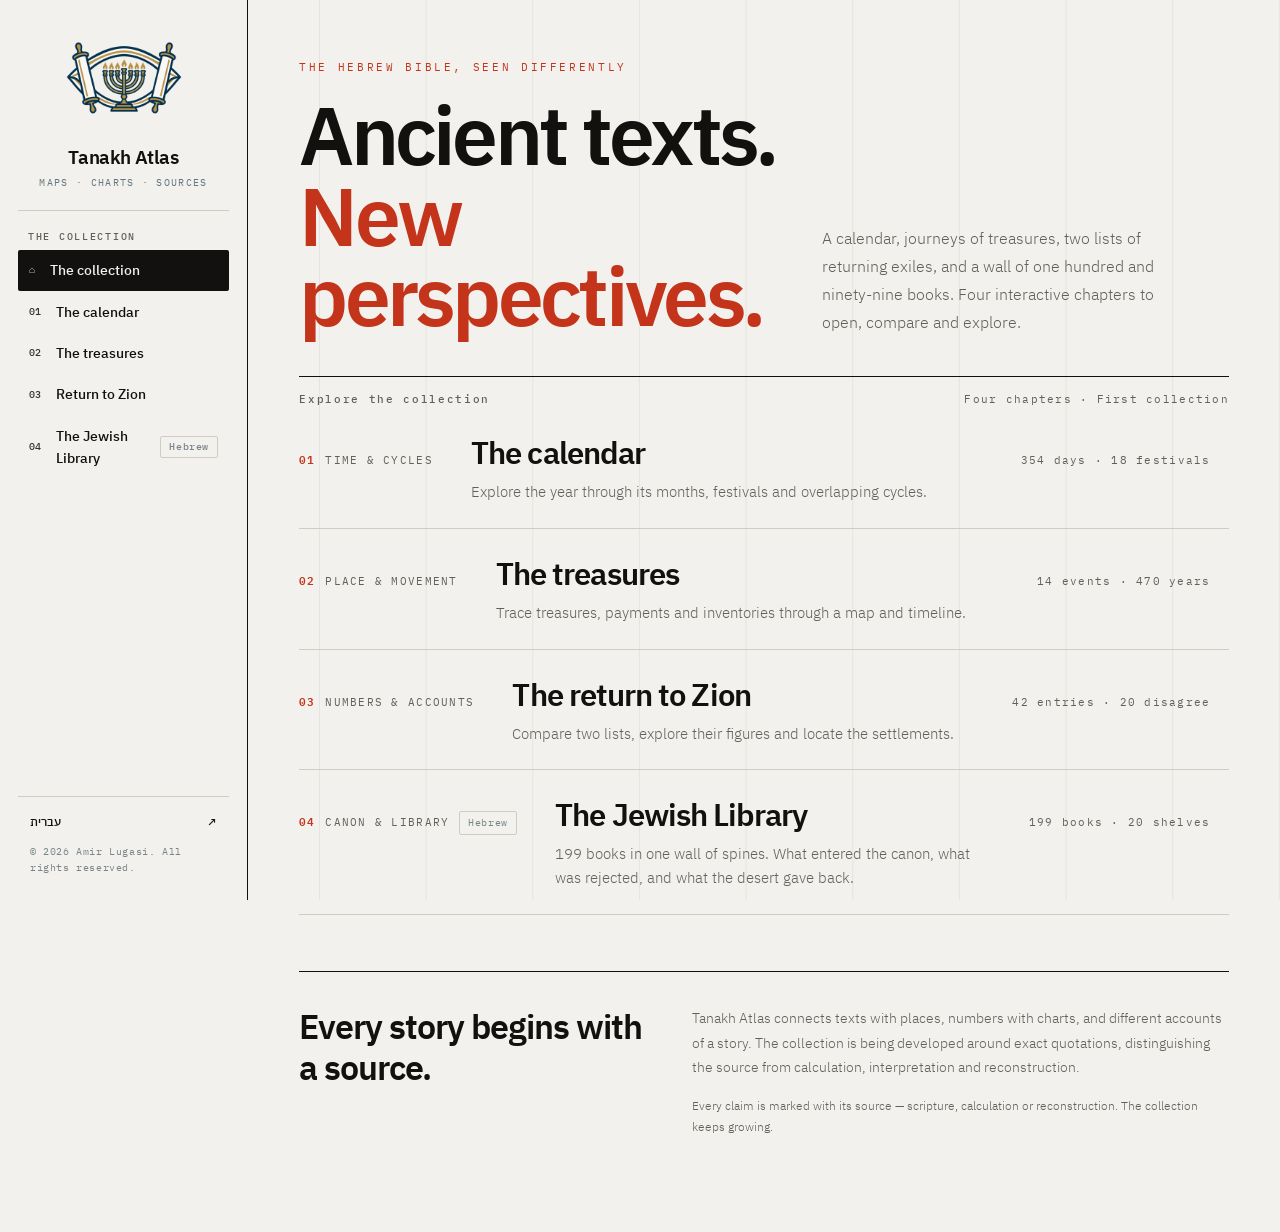
==== commit 54fa6d9b: "Redesign: the Archive direction The site read as a default: three equal cards in a row, every sectio" ====
--- a/site/en/index.html
+++ b/site/en/index.html
@@ -17,5 +17,5 @@
 <meta name="twitter:title" content="Tanakh Atlas — Ancient texts. New perspectives.">
 <meta name="twitter:description" content="Maps, numbers and sources — three interactive chapters.">
 <meta name="twitter:image" content="https://lugasia.github.io/visual-tanakh/assets/og-en.png">
-<meta name="theme-color" content="#15384b">
-<title>Tanakh Atlas</title><meta content="Interactive maps, charts and stories from the Hebrew Bible and related texts. Explore the details, then return to the source." name="description"/><link href="../assets/site.css" rel="stylesheet"/><link href="../assets/atlas.css" rel="stylesheet"/><link href="../assets/logo-96.png" rel="icon" type="image/png"/><script defer="" src="../assets/atlas.js"></script></head><body><a class="skip-link" href="#main-content">Skip to content</a><div class="mobile-bar"><a href="./"><img alt="" height="44" src="../assets/logo-96.png" width="44"/><span>Tanakh Atlas</span></a><button aria-controls="atlas-sidebar" aria-expanded="false" aria-label="Open navigation" id="menu-toggle"><span></span><span></span><span></span></button></div><div hidden="" id="nav-backdrop"></div><aside aria-label="Main navigation" class="atlas-sidebar" id="atlas-sidebar"><div class="sidebar-top"><a class="atlas-brand" href="./"><img alt="" height="130" src="../assets/logo-320.png" width="150"/><strong>Tanakh Atlas</strong><span>MAPS · CHARTS · SOURCES</span></a><button aria-label="Close navigation" class="nav-close" id="nav-close">×</button></div><nav aria-label="Collection chapters" class="library-nav"><p class="nav-caption">THE COLLECTION</p><a aria-current="page" class="side-link" href="./"><span class="side-index">⌂</span><span>The collection</span></a><a class="side-link" href="calendar/"><span class="side-index">01</span><span>The calendar</span></a><a class="side-link" href="treasures/"><span class="side-index">02</span><span>The treasures</span></a><a class="side-link" href="return/"><span class="side-index">03</span><span>Return to Zion</span></a><a class="side-link" href="../he/library/"><span class="side-index">04</span><span>The Jewish Library</span><span class="ch-lang">Hebrew</span></a></nav><div class="sidebar-bottom"><a class="language-link" href="../" lang="he">עברית<span aria-hidden="true">↗</span></a><p class="copyright">© 2026 Amir Lugasi. All rights reserved.</p></div></aside><div class="atlas-main home-main"><main id="main-content"><section class="home-intro"><div><p class="eyebrow">THE HEBREW BIBLE, SEEN DIFFERENTLY</p><h1>Ancient texts.<br/><em>New perspectives.</em></h1></div><p class="intro-copy">A calendar, journeys of treasures, two lists of returning exiles, and a wall of one hundred and ninety-nine books. Four interactive chapters to open, compare and explore.</p></section><section aria-labelledby="collection-title" id="chapters"><div class="section-top"><h2 id="collection-title">Explore the collection</h2><span>Four chapters · First collection</span></div><div class="collection"><a class="chapter" href="calendar/"><div class="visual"><img alt="" height="860" src="../assets/calendar.svg" width="860"/></div><div class="chapter-copy"><div class="chapter-meta"><span class="ch-num">01</span><span>TIME &amp; CYCLES</span></div><h3>The calendar</h3><p>Explore the year through its months, festivals and overlapping cycles.</p><span class="read">Explore the chapter<b aria-hidden="true">→</b></span></div></a><a class="chapter" href="treasures/"><div class="visual"><img alt="" height="500" src="../assets/treasures.svg" width="769" loading="lazy"/></div><div class="chapter-copy"><div class="chapter-meta"><span class="ch-num">02</span><span>PLACE &amp; MOVEMENT</span></div><h3>The treasures</h3><p>Trace treasures, payments and inventories through a map and timeline.</p><span class="read">Explore the chapter<b aria-hidden="true">→</b></span></div></a><a class="chapter" href="return/"><div class="visual"><img alt="" height="586" src="../assets/return.svg" width="940" loading="lazy"/></div><div class="chapter-copy"><div class="chapter-meta"><span class="ch-num">03</span><span>NUMBERS &amp; ACCOUNTS</span></div><h3>The return to Zion</h3><p>Compare two lists, explore their figures and locate the settlements.</p><span class="read">Explore the chapter<b aria-hidden="true">→</b></span></div></a><a class="chapter" href="../he/library/"><div class="visual"><img alt="" height="600" src="../assets/library.svg" width="700" loading="lazy"/></div><div class="chapter-copy"><div class="chapter-meta"><span class="ch-num">04</span><span>CANON &amp; LIBRARY</span><span class="ch-lang">Hebrew</span></div><h3>The Jewish Library</h3><p>199 books in one wall of spines. What entered the canon, what was rejected, and what the desert gave back.</p><span class="read">Explore in Hebrew<b aria-hidden="true">→</b></span></div></a></div></section><section class="about" id="about"><h2>Every story begins with a source.</h2><div><p>Tanakh Atlas connects texts with places, numbers with charts, and different accounts of a story. The collection is being developed around exact quotations, distinguishing the source from calculation, interpretation and reconstruction.</p><p class="note">Every claim is marked with its source — scripture, calculation or reconstruction. The collection keeps growing.</p></div></section></main></div></body></html>+<meta name="theme-color" content="#F2F1ED">
+<title>Tanakh Atlas</title><meta content="Interactive maps, charts and stories from the Hebrew Bible and related texts. Explore the details, then return to the source." name="description"/><link href="../assets/site.css" rel="stylesheet"/><link href="../assets/atlas.css" rel="stylesheet"/><link href="../assets/logo-96.png" rel="icon" type="image/png"/><script defer="" src="../assets/atlas.js"></script></head><body><a class="skip-link" href="#main-content">Skip to content</a><div class="mobile-bar"><a href="./"><img alt="" height="44" src="../assets/logo-96.png" width="44"/><span>Tanakh Atlas</span></a><button aria-controls="atlas-sidebar" aria-expanded="false" aria-label="Open navigation" id="menu-toggle"><span></span><span></span><span></span></button></div><div hidden="" id="nav-backdrop"></div><aside aria-label="Main navigation" class="atlas-sidebar" id="atlas-sidebar"><div class="sidebar-top"><a class="atlas-brand" href="./"><img alt="" height="130" src="../assets/logo-320.png" width="150"/><strong>Tanakh Atlas</strong><span>MAPS · CHARTS · SOURCES</span></a><button aria-label="Close navigation" class="nav-close" id="nav-close">×</button></div><nav aria-label="Collection chapters" class="library-nav"><p class="nav-caption">THE COLLECTION</p><a aria-current="page" class="side-link" href="./"><span class="side-index">⌂</span><span>The collection</span></a><a class="side-link" href="calendar/"><span class="side-index">01</span><span>The calendar</span></a><a class="side-link" href="treasures/"><span class="side-index">02</span><span>The treasures</span></a><a class="side-link" href="return/"><span class="side-index">03</span><span>Return to Zion</span></a><a class="side-link" href="../he/library/"><span class="side-index">04</span><span>The Jewish Library</span><span class="ch-lang">Hebrew</span></a></nav><div class="sidebar-bottom"><a class="language-link" href="../" lang="he">עברית<span aria-hidden="true">↗</span></a><p class="copyright">© 2026 Amir Lugasi. All rights reserved.</p></div></aside><div class="atlas-main home-main"><main id="main-content"><section class="home-intro"><div><p class="eyebrow">THE HEBREW BIBLE, SEEN DIFFERENTLY</p><h1>Ancient texts.<br/><em>New perspectives.</em></h1></div><p class="intro-copy">A calendar, journeys of treasures, two lists of returning exiles, and a wall of one hundred and ninety-nine books. Four interactive chapters to open, compare and explore.</p></section><section aria-labelledby="collection-title" id="chapters"><div class="section-top"><h2 id="collection-title">Explore the collection</h2><span>Four chapters · First collection</span></div><div class="collection"><a class="chapter" href="calendar/"><div class="visual"><img alt="" height="860" src="../assets/calendar.svg" width="860"/></div><div class="chapter-copy"><div class="chapter-meta"><span class="ch-num">01</span><span>TIME &amp; CYCLES</span></div><h3>The calendar</h3><p>Explore the year through its months, festivals and overlapping cycles.</p><span class="read"><span class="figs">354 days · 18 festivals</span><b aria-hidden="true">→</b></span></div></a><a class="chapter" href="treasures/"><div class="visual"><img alt="" height="500" src="../assets/treasures.svg" width="769" loading="lazy"/></div><div class="chapter-copy"><div class="chapter-meta"><span class="ch-num">02</span><span>PLACE &amp; MOVEMENT</span></div><h3>The treasures</h3><p>Trace treasures, payments and inventories through a map and timeline.</p><span class="read"><span class="figs">14 events · 470 years</span><b aria-hidden="true">→</b></span></div></a><a class="chapter" href="return/"><div class="visual"><img alt="" height="586" src="../assets/return.svg" width="940" loading="lazy"/></div><div class="chapter-copy"><div class="chapter-meta"><span class="ch-num">03</span><span>NUMBERS &amp; ACCOUNTS</span></div><h3>The return to Zion</h3><p>Compare two lists, explore their figures and locate the settlements.</p><span class="read"><span class="figs">42 entries · 20 disagree</span><b aria-hidden="true">→</b></span></div></a><a class="chapter" href="../he/library/"><div class="visual"><img alt="" height="600" src="../assets/library.svg" width="700" loading="lazy"/></div><div class="chapter-copy"><div class="chapter-meta"><span class="ch-num">04</span><span>CANON &amp; LIBRARY</span><span class="ch-lang">Hebrew</span></div><h3>The Jewish Library</h3><p>199 books in one wall of spines. What entered the canon, what was rejected, and what the desert gave back.</p><span class="read"><span class="figs">199 books · 20 shelves</span><b aria-hidden="true">→</b></span></div></a></div></section><section class="about" id="about"><h2>Every story begins with a source.</h2><div><p>Tanakh Atlas connects texts with places, numbers with charts, and different accounts of a story. The collection is being developed around exact quotations, distinguishing the source from calculation, interpretation and reconstruction.</p><p class="note">Every claim is marked with its source — scripture, calculation or reconstruction. The collection keeps growing.</p></div></section></main></div></body></html>
--- a/site/assets/site.css
+++ b/site/assets/site.css
@@ -1,2 +1,2 @@
-@import url('https://fonts.googleapis.com/css2?family=Frank+Ruhl+Libre:wght@400;500;700;900&family=Heebo:wght@400;500;600;700&display=swap');
-:root{--paper:#f4f3ef;--ink:#212921;--muted:#687065;--line:#d4d7ca;--green:#344b36;--wash:#e5e8dc}*{box-sizing:border-box}body{margin:0;background:var(--paper);color:var(--ink);font:16px/1.7 Heebo,Arial,sans-serif}a{color:inherit}button,a{-webkit-tap-highlight-color:transparent}a:focus-visible{outline:3px solid #9c6a29;outline-offset:5px}.skip{position:absolute;top:-100px}.skip:focus{top:10px;background:white;z-index:10;padding:10px}.shell{max-width:1240px;margin:auto;padding:0 40px}header{display:flex;justify-content:space-between;align-items:center;border-bottom:1px solid var(--line);padding:24px 0;gap:20px}.brand{text-decoration:none;font-size:20px;font-weight:700;display:flex;align-items:center;gap:12px}.mark{width:30px;height:30px;border:1px solid var(--green);border-radius:50%;position:relative;display:inline-block}.mark:before,.mark:after{content:'';position:absolute;background:var(--green)}.mark:before{width:1px;top:5px;bottom:5px;left:14px}.mark:after{height:1px;left:5px;right:5px;top:14px}header nav{display:flex;gap:25px;font-size:14px}header nav a{text-decoration:none}header nav a:hover{text-decoration:underline}.intro{display:grid;grid-template-columns:1.1fr 1fr;gap:60px;padding:58px 0 44px;align-items:end}.eyebrow{font-size:13px;letter-spacing:.07em;color:var(--green);margin:0 0 15px}h1,h2,h3{font-family:'Frank Ruhl Libre',Georgia,serif;font-weight:500;line-height:1.1;margin:0}h1{font-size:clamp(40px,5.2vw,68px);max-width:650px}h1 em{font-style:normal;color:#526c48}.intro-copy{max-width:450px;color:var(--muted);font-size:18px;margin:0}.section-top{display:flex;justify-content:space-between;border-top:1px solid var(--ink);padding:17px 0 23px;align-items:center}.section-top h2{font-family:Heebo,Arial;font-size:16px;font-weight:500}.section-top span{font-size:13px;color:var(--muted)}.about{margin-top:70px;border-top:1px solid var(--line);padding:30px 0 45px;display:grid;grid-template-columns:1fr 1.2fr;gap:70px}.about h2{font-size:30px}.about p{margin:0;color:var(--muted);max-width:640px}.about .note{font-size:13px;margin-top:14px}footer{display:flex;justify-content:space-between;gap:20px;border-top:1px solid var(--line);padding:20px 0 30px;color:var(--muted);font-size:12px}.draft{color:#795e32}.language-note{font-size:12px;color:var(--muted)}html{scroll-behavior:smooth}@media(max-width:900px){.shell{padding:0 24px}.intro{gap:25px}.intro-copy{font-size:16px}}@media(max-width:600px){.shell{padding:0 20px}header{padding:18px 0}.brand{font-size:17px;gap:8px}header nav{gap:15px}header nav a:first-child{display:none}.intro{grid-template-columns:1fr;gap:20px;padding:36px 0}.intro-copy{max-width:36ch}h1{font-size:45px}.about{margin-top:42px;grid-template-columns:1fr;gap:20px}footer{flex-wrap:wrap}.section-top span{font-size:12px}}@media(prefers-reduced-motion:reduce){html{scroll-behavior:auto}}+@import url('https://fonts.googleapis.com/css2?family=IBM+Plex+Sans+Hebrew:wght@200;300;400;500;600;700&family=IBM+Plex+Mono:wght@400;500;600&display=swap');
+:root{--paper:#f4f3ef;--ink:#212921;--muted:#687065;--line:#d4d7ca;--green:#344b36;--wash:#e5e8dc}*{box-sizing:border-box}body{margin:0;background:var(--paper);color:var(--ink);font:16px/1.7 'IBM Plex Sans Hebrew',system-ui,sans-serif}a{color:inherit}button,a{-webkit-tap-highlight-color:transparent}a:focus-visible{outline:3px solid #9c6a29;outline-offset:5px}.skip{position:absolute;top:-100px}.skip:focus{top:10px;background:white;z-index:10;padding:10px}.shell{max-width:1240px;margin:auto;padding:0 40px}header{display:flex;justify-content:space-between;align-items:center;border-bottom:1px solid var(--line);padding:24px 0;gap:20px}.brand{text-decoration:none;font-size:20px;font-weight:700;display:flex;align-items:center;gap:12px}.mark{width:30px;height:30px;border:1px solid var(--green);border-radius:50%;position:relative;display:inline-block}.mark:before,.mark:after{content:'';position:absolute;background:var(--green)}.mark:before{width:1px;top:5px;bottom:5px;left:14px}.mark:after{height:1px;left:5px;right:5px;top:14px}header nav{display:flex;gap:25px;font-size:14px}header nav a{text-decoration:none}header nav a:hover{text-decoration:underline}.intro{display:grid;grid-template-columns:1.1fr 1fr;gap:60px;padding:58px 0 44px;align-items:end}.eyebrow{font-size:13px;letter-spacing:.07em;color:var(--green);margin:0 0 15px}h1,h2,h3{font-family:'IBM Plex Sans Hebrew',system-ui,sans-serif;font-weight:500;line-height:1.1;margin:0}h1{font-size:clamp(40px,5.2vw,68px);max-width:650px}h1 em{font-style:normal;color:#526c48}.intro-copy{max-width:450px;color:var(--muted);font-size:18px;margin:0}.section-top{display:flex;justify-content:space-between;border-top:1px solid var(--ink);padding:17px 0 23px;align-items:center}.section-top h2{font-family:'IBM Plex Sans Hebrew',system-ui;font-size:16px;font-weight:500}.section-top span{font-size:13px;color:var(--muted)}.about{margin-top:70px;border-top:1px solid var(--line);padding:30px 0 45px;display:grid;grid-template-columns:1fr 1.2fr;gap:70px}.about h2{font-size:30px}.about p{margin:0;color:var(--muted);max-width:640px}.about .note{font-size:13px;margin-top:14px}footer{display:flex;justify-content:space-between;gap:20px;border-top:1px solid var(--line);padding:20px 0 30px;color:var(--muted);font-size:12px}.draft{color:#795e32}.language-note{font-size:12px;color:var(--muted)}html{scroll-behavior:smooth}@media(max-width:900px){.shell{padding:0 24px}.intro{gap:25px}.intro-copy{font-size:16px}}@media(max-width:600px){.shell{padding:0 20px}header{padding:18px 0}.brand{font-size:17px;gap:8px}header nav{gap:15px}header nav a:first-child{display:none}.intro{grid-template-columns:1fr;gap:20px;padding:36px 0}.intro-copy{max-width:36ch}h1{font-size:45px}.about{margin-top:42px;grid-template-columns:1fr;gap:20px}footer{flex-wrap:wrap}.section-top span{font-size:12px}}@media(prefers-reduced-motion:reduce){html{scroll-behavior:auto}}
--- a/site/assets/atlas.css
+++ b/site/assets/atlas.css
@@ -1,21 +1,21 @@
-@import url('https://fonts.googleapis.com/css2?family=Frank+Ruhl+Libre:wght@400;500;700;900&family=Heebo:wght@400;500;600;700&display=swap');
-:root{--nav-width:248px;--navy:#15384b;--gold:#b99756;--paper:#f7f6f2;--ink:#203745;--muted:#657682;--line:#d8e0e2;--bg:#f7f6f2;--card:#fff;--ink2:#657682;--rule:#d8e0e2;--ezra:#255770;--green:#355c50}
-html{scroll-behavior:smooth;scroll-padding-top:30px}body{margin:0;background:var(--paper);color:var(--ink);font-family:Heebo,Arial,sans-serif;font-size:16px;line-height:1.75}*{box-sizing:border-box}a,button,input{touch-action:manipulation}a:focus-visible,button:focus-visible,input:focus-visible,[tabindex]:focus-visible{outline:3px solid var(--gold);outline-offset:4px}button{cursor:pointer}.skip-link{position:fixed;inset-inline-start:270px;top:-90px;z-index:100;background:white;color:var(--navy);padding:10px 20px}.skip-link:focus{top:10px}.atlas-main{margin-inline-start:var(--nav-width);min-width:0}.atlas-sidebar{position:fixed;inset-block:0;inset-inline-start:0;width:var(--nav-width);background:#fff;border-inline-end:1px solid var(--line);z-index:40;display:flex;flex-direction:column;padding:22px 20px 18px;overflow-y:auto;overscroll-behavior:contain;color:var(--navy);font:14px/1.6 Heebo,Arial,sans-serif}.atlas-sidebar a{text-decoration:none;color:inherit}.atlas-brand{display:flex;flex-direction:column;align-items:center;text-align:center;gap:0;padding-bottom:25px}.atlas-brand img{width:138px;height:116px;object-fit:contain;display:block}.atlas-brand strong{font-family:'Frank Ruhl Libre',Georgia,serif;font-size:25px;line-height:1.2;font-weight:700;margin:5px 0 10px}.atlas-brand>span{font-size:11px;color:#627782;letter-spacing:.08em}.nav-caption{font-size:11px;font-weight:600;color:#6b7c87;letter-spacing:.08em;margin:14px 12px 8px}.side-link{display:flex;gap:15px;padding:10px 13px;margin:3px 0;border-radius:5px;align-items:center;transition:background .18s}.side-link:hover{background:#f1f5f6}.side-link[aria-current=page]{background:var(--navy);color:#fff}.side-index{font-size:11px;opacity:.7;font-variant-numeric:tabular-nums}.chapter-toc{border-top:1px solid var(--line);margin-top:20px;padding-top:7px}.toc-link{display:block;padding:6px 15px;font-size:12px;border-inline-start:2px solid transparent;color:#637887!important;line-height:1.5}.toc-link:hover,.toc-link[aria-current=location]{color:var(--navy)!important;border-inline-start-color:var(--gold);background:#f6f5f0}.sidebar-bottom{margin-top:auto;padding-top:25px}.language-link{display:flex;justify-content:space-between;border-top:1px solid var(--line);padding:15px 12px 5px;font-size:13px}.sidebar-bottom p{font-size:10px;margin:8px 12px;color:#7b8589}.mobile-bar,.nav-close{display:none}[hidden]{display:none!important}
+@import url('https://fonts.googleapis.com/css2?family=IBM+Plex+Sans+Hebrew:wght@200;300;400;500;600;700&family=IBM+Plex+Mono:wght@400;500;600&display=swap');
+:root{--nav-width:248px;--navy:#121110;--gold:#C4341B;--paper:#F2F1ED;--bg:#F2F1ED;--ink:#121110;--ink2:#63605A;--muted:#63605A;--line:#CFCCC4;--rule:#CFCCC4;--card:#FFFFFF;--ezra:#1F4E79;--green:#3D6B52;--col:calc(100%/12)}
+html{scroll-behavior:smooth;scroll-padding-top:30px}body{margin:0;background:var(--paper);color:var(--ink);font-family:'IBM Plex Sans Hebrew',system-ui,sans-serif;font-size:16px;line-height:1.75}*{box-sizing:border-box}a,button,input{touch-action:manipulation}a:focus-visible,button:focus-visible,input:focus-visible,[tabindex]:focus-visible{outline:3px solid var(--gold);outline-offset:4px}button{cursor:pointer}.skip-link{position:fixed;inset-inline-start:270px;top:-90px;z-index:100;background:white;color:var(--navy);padding:10px 20px}.skip-link:focus{top:10px}.atlas-main{margin-inline-start:var(--nav-width);min-width:0}.atlas-sidebar{position:fixed;inset-block:0;inset-inline-start:0;width:var(--nav-width);background:#fff;border-inline-end:1px solid var(--line);z-index:40;display:flex;flex-direction:column;padding:22px 20px 18px;overflow-y:auto;overscroll-behavior:contain;color:var(--navy);font:14px/1.6 'IBM Plex Sans Hebrew',system-ui,sans-serif}.atlas-sidebar a{text-decoration:none;color:inherit}.atlas-brand{display:flex;flex-direction:column;align-items:center;text-align:center;gap:0;padding-bottom:25px}.atlas-brand img{width:138px;height:116px;object-fit:contain;display:block}.atlas-brand strong{font-family:'IBM Plex Sans Hebrew',system-ui,sans-serif;font-size:25px;line-height:1.2;font-weight:700;margin:5px 0 10px}.atlas-brand>span{font-size:11px;color:#627782;letter-spacing:.08em}.nav-caption{font-size:11px;font-weight:600;color:#6b7c87;letter-spacing:.08em;margin:14px 12px 8px}.side-link{display:flex;gap:15px;padding:10px 13px;margin:3px 0;border-radius:5px;align-items:center;transition:background .18s}.side-link:hover{background:#f1f5f6}.side-link[aria-current=page]{background:var(--navy);color:#fff}.side-index{font-size:11px;opacity:.7;font-variant-numeric:tabular-nums}.chapter-toc{border-top:1px solid var(--line);margin-top:20px;padding-top:7px}.toc-link{display:block;padding:6px 15px;font-size:12px;border-inline-start:2px solid transparent;color:#637887!important;line-height:1.5}.toc-link:hover,.toc-link[aria-current=location]{color:var(--navy)!important;border-inline-start-color:var(--gold);background:#f6f5f0}.sidebar-bottom{margin-top:auto;padding-top:25px}.language-link{display:flex;justify-content:space-between;border-top:1px solid var(--line);padding:15px 12px 5px;font-size:13px}.sidebar-bottom p{font-size:10px;margin:8px 12px;color:#7b8589}.mobile-bar,.nav-close{display:none}[hidden]{display:none!important}
 /* The collection: a generous lead chapter with two compact investigations. */
-.home-main{max-width:none;padding:0 clamp(26px,4vw,74px) 35px}.home-intro{display:grid;grid-template-columns:1.2fr 1fr;gap:35px;align-items:end;padding:54px 0 42px}.home-intro h1{font:500 clamp(40px,4vw,62px)/1.07 'Frank Ruhl Libre',Georgia,serif;color:var(--navy);letter-spacing:-.025em}.home-intro h1 em{font-style:normal;color:#9b7b41}.home-intro .eyebrow{font-size:12px;letter-spacing:.05em;color:#71818b;margin-bottom:18px}.home-intro .intro-copy{font-size:16px;color:#637682;max-width:37ch;margin:0}.section-top{border-top:1px solid var(--navy);padding:16px 0 24px;display:flex;justify-content:space-between;gap:12px;align-items:center}.section-top h2{font-family:Heebo,Arial;font-size:15px;font-weight:500}.section-top span{font-size:12px;color:#78868d}
+.home-main{max-width:none;padding:0 clamp(26px,4vw,74px) 35px}.home-intro{display:grid;grid-template-columns:1.2fr 1fr;gap:35px;align-items:end;padding:54px 0 42px}.home-intro h1{font:500 clamp(40px,4vw,62px)/1.07 'IBM Plex Sans Hebrew',system-ui,sans-serif;color:var(--navy);letter-spacing:-.025em}.home-intro h1 em{font-style:normal;color:#9b7b41}.home-intro .eyebrow{font-size:12px;letter-spacing:.05em;color:#71818b;margin-bottom:18px}.home-intro .intro-copy{font-size:16px;color:#637682;max-width:37ch;margin:0}.section-top{border-top:1px solid var(--navy);padding:16px 0 24px;display:flex;justify-content:space-between;gap:12px;align-items:center}.section-top h2{font-family:'IBM Plex Sans Hebrew',system-ui;font-size:15px;font-weight:500}.section-top span{font-size:12px;color:#78868d}
 /* Wayfinding for a reader who chose English and opened a Hebrew chapter. */
-.lang-bar{display:flex;flex-wrap:wrap;gap:8px 20px;align-items:center;justify-content:space-between;margin:30px 0 -4px;padding:12px 18px;background:#fff;border:1px solid var(--line);border-inline-start:3px solid var(--gold);border-radius:8px;font:14px/1.6 Heebo,Arial,sans-serif;color:var(--muted)}
+.lang-bar{display:flex;flex-wrap:wrap;gap:8px 20px;align-items:center;justify-content:space-between;margin:30px 0 -4px;padding:12px 18px;background:#fff;border:1px solid var(--line);border-inline-start:3px solid var(--gold);border-radius:8px;font:14px/1.6 'IBM Plex Sans Hebrew',system-ui,sans-serif;color:var(--muted)}
 .lang-bar a{color:var(--navy);font-weight:500;text-decoration:none;border-bottom:1px solid var(--gold);white-space:nowrap}
 .ch-lang{margin-inline-start:auto;padding:2px 8px;border:1px solid var(--line);border-radius:999px;font-size:10px;letter-spacing:.06em;color:#7b8589}
 
 /* The collection: one card, one grid, however many chapters it grows to. */
-.collection{display:grid;grid-template-columns:repeat(auto-fill,minmax(272px,1fr));gap:24px;align-items:stretch}.chapter{min-width:0;display:flex;flex-direction:column;text-decoration:none;background:var(--card);border:1px solid var(--line);border-radius:10px;overflow:hidden;transition:border-color .18s ease,box-shadow .18s ease,transform .18s ease}.chapter:hover{border-color:#a8bfc8;box-shadow:0 10px 26px #15384b14;transform:translateY(-2px)}.chapter:focus-visible{outline-offset:2px}.visual{flex:none;aspect-ratio:4/3;background:#f4f3ef;border-bottom:1px solid var(--line);padding:12px;overflow:hidden}.visual img{display:block;width:100%;height:100%;object-fit:contain;transition:transform .4s ease}.chapter:hover .visual img{transform:scale(1.03)}.chapter-copy{flex:1;display:flex;flex-direction:column;padding:18px 20px 20px}.chapter-meta{display:flex;align-items:baseline;gap:9px;margin:0 0 7px;font-size:11px;color:#71818b;letter-spacing:.04em}.ch-num{font-family:'Frank Ruhl Libre',Georgia,serif;font-size:13px;font-weight:700;color:var(--gold);font-variant-numeric:tabular-nums;letter-spacing:0}.chapter h3{font:500 25px/1.25 'Frank Ruhl Libre',Georgia,serif;color:var(--navy);margin:0}.chapter p{flex:1;font-size:14px;line-height:1.7;color:#637682;margin:8px 0 16px}.chapter .read{align-self:flex-start;font-size:12px;display:inline-flex;align-items:center;gap:20px;padding-bottom:3px;border-bottom:1px solid var(--gold);color:var(--navy)}.read b{font-size:18px;font-weight:400}
-.about{display:grid;grid-template-columns:1fr 1.5fr;gap:35px;margin-top:55px;border-top:1px solid var(--line);padding:30px 0}.about h2{font:500 28px/1.2 'Frank Ruhl Libre',Georgia,serif;color:var(--navy)}.about p{font-size:14px;color:#637682;margin:0}.about .note{font-size:12px;margin-top:15px;color:#817b6d}
+.collection{display:grid;grid-template-columns:repeat(auto-fill,minmax(272px,1fr));gap:24px;align-items:stretch}.chapter{min-width:0;display:flex;flex-direction:column;text-decoration:none;background:var(--card);border:1px solid var(--line);border-radius:10px;overflow:hidden;transition:border-color .18s ease,box-shadow .18s ease,transform .18s ease}.chapter:hover{border-color:#a8bfc8;box-shadow:0 10px 26px #12111014;transform:translateY(-2px)}.chapter:focus-visible{outline-offset:2px}.visual{flex:none;aspect-ratio:4/3;background:#f4f3ef;border-bottom:1px solid var(--line);padding:12px;overflow:hidden}.visual img{display:block;width:100%;height:100%;object-fit:contain;transition:transform .4s ease}.chapter:hover .visual img{transform:scale(1.03)}.chapter-copy{flex:1;display:flex;flex-direction:column;padding:18px 20px 20px}.chapter-meta{display:flex;align-items:baseline;gap:9px;margin:0 0 7px;font-size:11px;color:#71818b;letter-spacing:.04em}.ch-num{font-family:'IBM Plex Sans Hebrew',system-ui,sans-serif;font-size:13px;font-weight:700;color:var(--gold);font-variant-numeric:tabular-nums;letter-spacing:0}.chapter h3{font:500 25px/1.25 'IBM Plex Sans Hebrew',system-ui,sans-serif;color:var(--navy);margin:0}.chapter p{flex:1;font-size:14px;line-height:1.7;color:#637682;margin:8px 0 16px}.chapter .read{align-self:flex-start;font-size:12px;display:inline-flex;align-items:center;gap:20px;padding-bottom:3px;border-bottom:1px solid var(--gold);color:var(--navy)}.read b{font-size:18px;font-weight:400}
+.about{display:grid;grid-template-columns:1fr 1.5fr;gap:35px;margin-top:55px;border-top:1px solid var(--line);padding:30px 0}.about h2{font:500 28px/1.2 'IBM Plex Sans Hebrew',system-ui,sans-serif;color:var(--navy)}.about p{font-size:14px;color:#637682;margin:0}.about .note{font-size:12px;margin-top:15px;color:#817b6d}
 /* Chapters share a new reading surface, sectional hierarchy and source treatments. */
-.chapter-page .wrap{max-width:none;padding:0 clamp(24px,4vw,72px) 40px}.chapter-page .mast{padding:42px clamp(26px,4vw,56px) 38px;background:var(--navy);color:#fff;margin:30px 0 28px;border-radius:12px;position:relative;overflow:hidden;border-bottom:4px solid var(--gold)}.chapter-eyebrow{color:#d5bd8e;font-size:12px;letter-spacing:.06em;margin:0 0 16px}.chapter-page .mast h1{font-size:clamp(42px,5vw,66px);font-weight:500;line-height:1.1;letter-spacing:-.025em}.chapter-page .mast .sub{font-size:17px;line-height:1.85;max-width:65ch;color:#dbe6eb;margin:16px 0 0}.chapter-page .mast .refs{font-size:12px;color:#d5bd8e;margin-top:18px}.chapter-page main>section{padding:30px clamp(20px,2.5vw,36px) 36px;border:1px solid var(--line);border-radius:10px;background:#fff;margin-bottom:24px;scroll-margin-top:25px;position:relative}.chapter-page main>section:before{content:attr(data-section);display:block;font-size:11px;color:#9b7b41;letter-spacing:.09em;margin-bottom:8px;font-variant-numeric:tabular-nums}.chapter-page main>section>h2{font-size:30px;font-weight:500;color:var(--navy);margin-bottom:10px}.chapter-page main>section>.lede{font-size:15px;line-height:1.8;color:#657682;max-width:72ch;margin-bottom:22px}.chapter-page .controls{gap:8px;margin:18px 0 24px;align-items:center}.chapter-page .ctl,.chapter-page .tab{border-radius:5px;font-size:13px;padding:10px 14px;background:#f5f8f9;border:1px solid #d9e2e6;color:var(--navy);min-height:42px}.chapter-page .ctl[aria-pressed=true],.chapter-page .tab[aria-pressed=true]{background:var(--navy);border-color:var(--navy);color:#fff}.chapter-page .controls .grp{padding:3px;border-radius:7px;gap:3px;display:flex;flex-wrap:wrap;border-color:#d9e2e6}.chapter-page .calendar-workspace{display:grid;grid-template-columns:minmax(0,1.65fr) minmax(190px,1fr);gap:24px;align-items:center}.chapter-page .wheelbox{padding:8px;border-radius:10px}.chapter-page .calendar-detail{min-width:0}.chapter-page .readout{background:#f3f7f8;border:0;border-inline-start:3px solid var(--gold);border-radius:0;padding:24px 20px;margin:0;font-size:14px;min-height:0}.chapter-page .readout h3{font-size:25px;font-weight:500;color:var(--navy)}.chapter-page .readout .src{font-size:12px;color:#527083;line-height:1.8}.calendar-detail .legend{display:grid;gap:10px;font-size:12px;line-height:1.5;margin:20px 0 0;padding:0 8px}.calendar-detail .legend span{display:block}.chapter-page .strip{border-radius:8px;margin:24px 0;padding:20px 12px}.chapter-page #map{height:530px;border:1px solid #d4e0e4;border-radius:10px;background:#d9e7ec}.chapter-page .mapnote,.chapter-page .maphint{font-size:12px;line-height:1.75;color:#6b7e88}.chapter-page .mzoom{gap:8px;top:16px;inset-inline-start:16px}.chapter-page .mzoom button{width:40px;height:40px;border-radius:6px;border:1px solid #c6d8e0;color:var(--navy);box-shadow:0 2px 8px #15384b12}.chapter-page .mpop{border-color:#c9dbe2;border-radius:8px;color:var(--navy)}.chapter-page .builder{background:#f4f7f8;border:0;border-radius:8px;padding:26px}.chapter-page .meter{height:78px;border-radius:6px;background:#e4e9e6}.chapter-page .meter .inside{font-family:'Frank Ruhl Libre',Georgia;font-size:36px}.chapter-page .meter .outside{font-size:14px;color:#715922}.chapter-page .mrow{font-size:13px}.chapter-page .chip{font-size:12px;border-radius:5px;padding:9px 12px}.chapter-page .gapline{font-size:14px;line-height:1.8;background:#eee9de;border-color:var(--gold);border-radius:0}.chapter-page .gapwrap{border:0;padding:18px 12px;background:#f5f8fa;border-radius:8px}.chapter-page .gapdetail{background:#e9f0f3;padding:17px;font-size:14px;border-radius:5px}.chapter-page .switch{border-radius:6px;border-color:#c7d8e0}.chapter-page .switch button{padding:10px 24px;font-size:14px}.table-scroll{overflow-x:auto;border:1px solid var(--line);border-radius:7px}.chapter-page table{border:0;border-radius:0}.chapter-page th{background:#edf3f5;color:var(--navy);font-size:12px;padding:14px 16px;border-bottom:1px solid #c9dbe2}.chapter-page td{padding:12px 16px;font-size:14px}.chapter-page tr.d td{background:#f9f3e9}.chapter-page tr:hover td{background:#eef4f6}.chapter-page .ev{gap:25px;margin-bottom:10px}.chapter-page .ev .body{border-radius:7px;padding:22px 24px;border-color:#dbe3e6}.chapter-page .ev:hover .body{background:#f6f9fa;border-color:#adc4d1}.chapter-page .ev.sel .body{background:#edf4f7;border-color:#789eaf;box-shadow:none}.chapter-page .ev h3{font-size:24px;font-weight:500}.chapter-page .ev p{font-size:14px;line-height:1.9}.chapter-page .ev .src{font-size:12px;padding-top:12px;margin-top:14px}.chapter-page .ev .qty{margin-top:14px;gap:8px}.chapter-page .ev .qty span{font-size:12px;background:#edf2f3;padding:5px 10px}.chapter-page .ev .yr{font-size:23px;color:#9b7b41}.chapter-page .bal,.chapter-page .lost,.chapter-page div.gaps,.chapter-page .disp,.chapter-page .flist{border:0;gap:14px;background:none;border-radius:0}.chapter-page .bal>div,.chapter-page .lost>div,.chapter-page div.gaps>div,.chapter-page .disp>div,.chapter-page .fitem{background:#f4f7f8;border:0;border-radius:7px;padding:24px}.chapter-page .bal>div:first-child{border-top:3px solid #b16c4b}.chapter-page .bal>div:last-child{border-top:3px solid #597862}.chapter-page .lost h3,.chapter-page .disp h3,.chapter-page .fitem h3{font-size:22px;font-weight:500;color:var(--navy)}.chapter-page .never{background:#f2ece0;border-color:var(--gold);font-size:14px}.chapter-page .goods{grid-template-columns:repeat(3,minmax(0,1fr));gap:12px;background:none;border:0}.chapter-page .goods>div{background:#eef4f5;border-radius:6px;padding:22px}.chapter-page .goods .v{font-size:33px;color:var(--navy)}.chapter-page .goods .t{font-size:12px}.chapter-page .wavepanel{border:0;background:#f1f6f7;padding:28px;border-radius:8px}.chapter-page main>footer{padding:25px 20px;font-size:13px;border-top:0;color:#6d7a81;scroll-margin-top:30px}.chapter-page main>footer h3{color:var(--navy);font-weight:500}.chapter-page .jub{gap:5px}.chapter-page .jub button{border-radius:5px;min-height:30px}.chapter-page .fitem .when{font-size:18px}.chapter-page .fitem p{font-size:14px}
+.chapter-page .wrap{max-width:none;padding:0 clamp(24px,4vw,72px) 40px}.chapter-page .mast{padding:42px clamp(26px,4vw,56px) 38px;background:var(--navy);color:#fff;margin:30px 0 28px;border-radius:12px;position:relative;overflow:hidden;border-bottom:4px solid var(--gold)}.chapter-eyebrow{color:#d5bd8e;font-size:12px;letter-spacing:.06em;margin:0 0 16px}.chapter-page .mast h1{font-size:clamp(42px,5vw,66px);font-weight:500;line-height:1.1;letter-spacing:-.025em}.chapter-page .mast .sub{font-size:17px;line-height:1.85;max-width:65ch;color:#dbe6eb;margin:16px 0 0}.chapter-page .mast .refs{font-size:12px;color:#d5bd8e;margin-top:18px}.chapter-page main>section{padding:30px clamp(20px,2.5vw,36px) 36px;border:1px solid var(--line);border-radius:10px;background:#fff;margin-bottom:24px;scroll-margin-top:25px;position:relative}.chapter-page main>section:before{content:attr(data-section);display:block;font-size:11px;color:#9b7b41;letter-spacing:.09em;margin-bottom:8px;font-variant-numeric:tabular-nums}.chapter-page main>section>h2{font-size:30px;font-weight:500;color:var(--navy);margin-bottom:10px}.chapter-page main>section>.lede{font-size:15px;line-height:1.8;color:#657682;max-width:72ch;margin-bottom:22px}.chapter-page .controls{gap:8px;margin:18px 0 24px;align-items:center}.chapter-page .ctl,.chapter-page .tab{border-radius:5px;font-size:13px;padding:10px 14px;background:#f5f8f9;border:1px solid #d9e2e6;color:var(--navy);min-height:42px}.chapter-page .ctl[aria-pressed=true],.chapter-page .tab[aria-pressed=true]{background:var(--navy);border-color:var(--navy);color:#fff}.chapter-page .controls .grp{padding:3px;border-radius:7px;gap:3px;display:flex;flex-wrap:wrap;border-color:#d9e2e6}.chapter-page .calendar-workspace{display:grid;grid-template-columns:minmax(0,1.65fr) minmax(190px,1fr);gap:24px;align-items:center}.chapter-page .wheelbox{padding:8px;border-radius:10px}.chapter-page .calendar-detail{min-width:0}.chapter-page .readout{background:#f3f7f8;border:0;border-inline-start:3px solid var(--gold);border-radius:0;padding:24px 20px;margin:0;font-size:14px;min-height:0}.chapter-page .readout h3{font-size:25px;font-weight:500;color:var(--navy)}.chapter-page .readout .src{font-size:12px;color:#527083;line-height:1.8}.calendar-detail .legend{display:grid;gap:10px;font-size:12px;line-height:1.5;margin:20px 0 0;padding:0 8px}.calendar-detail .legend span{display:block}.chapter-page .strip{border-radius:8px;margin:24px 0;padding:20px 12px}.chapter-page #map{height:530px;border:1px solid #d4e0e4;border-radius:10px;background:#d9e7ec}.chapter-page .mapnote,.chapter-page .maphint{font-size:12px;line-height:1.75;color:#6b7e88}.chapter-page .mzoom{gap:8px;top:16px;inset-inline-start:16px}.chapter-page .mzoom button{width:40px;height:40px;border-radius:6px;border:1px solid #c6d8e0;color:var(--navy);box-shadow:0 2px 8px #12111012}.chapter-page .mpop{border-color:#c9dbe2;border-radius:8px;color:var(--navy)}.chapter-page .builder{background:#f4f7f8;border:0;border-radius:8px;padding:26px}.chapter-page .meter{height:78px;border-radius:6px;background:#e4e9e6}.chapter-page .meter .inside{font-family:'IBM Plex Sans Hebrew',system-ui;font-size:36px}.chapter-page .meter .outside{font-size:14px;color:#715922}.chapter-page .mrow{font-size:13px}.chapter-page .chip{font-size:12px;border-radius:5px;padding:9px 12px}.chapter-page .gapline{font-size:14px;line-height:1.8;background:#eee9de;border-color:var(--gold);border-radius:0}.chapter-page .gapwrap{border:0;padding:18px 12px;background:#f5f8fa;border-radius:8px}.chapter-page .gapdetail{background:#e9f0f3;padding:17px;font-size:14px;border-radius:5px}.chapter-page .switch{border-radius:6px;border-color:#c7d8e0}.chapter-page .switch button{padding:10px 24px;font-size:14px}.table-scroll{overflow-x:auto;border:1px solid var(--line);border-radius:7px}.chapter-page table{border:0;border-radius:0}.chapter-page th{background:#edf3f5;color:var(--navy);font-size:12px;padding:14px 16px;border-bottom:1px solid #c9dbe2}.chapter-page td{padding:12px 16px;font-size:14px}.chapter-page tr.d td{background:#f9f3e9}.chapter-page tr:hover td{background:#eef4f6}.chapter-page .ev{gap:25px;margin-bottom:10px}.chapter-page .ev .body{border-radius:7px;padding:22px 24px;border-color:#dbe3e6}.chapter-page .ev:hover .body{background:#f6f9fa;border-color:#adc4d1}.chapter-page .ev.sel .body{background:#edf4f7;border-color:#789eaf;box-shadow:none}.chapter-page .ev h3{font-size:24px;font-weight:500}.chapter-page .ev p{font-size:14px;line-height:1.9}.chapter-page .ev .src{font-size:12px;padding-top:12px;margin-top:14px}.chapter-page .ev .qty{margin-top:14px;gap:8px}.chapter-page .ev .qty span{font-size:12px;background:#edf2f3;padding:5px 10px}.chapter-page .ev .yr{font-size:23px;color:#9b7b41}.chapter-page .bal,.chapter-page .lost,.chapter-page div.gaps,.chapter-page .disp,.chapter-page .flist{border:0;gap:14px;background:none;border-radius:0}.chapter-page .bal>div,.chapter-page .lost>div,.chapter-page div.gaps>div,.chapter-page .disp>div,.chapter-page .fitem{background:#f4f7f8;border:0;border-radius:7px;padding:24px}.chapter-page .bal>div:first-child{border-top:3px solid #b16c4b}.chapter-page .bal>div:last-child{border-top:3px solid #597862}.chapter-page .lost h3,.chapter-page .disp h3,.chapter-page .fitem h3{font-size:22px;font-weight:500;color:var(--navy)}.chapter-page .never{background:#f2ece0;border-color:var(--gold);font-size:14px}.chapter-page .goods{grid-template-columns:repeat(3,minmax(0,1fr));gap:12px;background:none;border:0}.chapter-page .goods>div{background:#eef4f5;border-radius:6px;padding:22px}.chapter-page .goods .v{font-size:33px;color:var(--navy)}.chapter-page .goods .t{font-size:12px}.chapter-page .wavepanel{border:0;background:#f1f6f7;padding:28px;border-radius:8px}.chapter-page main>footer{padding:25px 20px;font-size:13px;border-top:0;color:#6d7a81;scroll-margin-top:30px}.chapter-page main>footer h3{color:var(--navy);font-weight:500}.chapter-page .jub{gap:5px}.chapter-page .jub button{border-radius:5px;min-height:30px}.chapter-page .fitem .when{font-size:18px}.chapter-page .fitem p{font-size:14px}
 @media(min-width:1500px){.home-main,.chapter-page .wrap{padding-inline:80px}}
 @media(max-width:1150px){:root{--nav-width:218px}.atlas-sidebar{padding-inline:14px}.home-intro{grid-template-columns:1fr;gap:20px}.home-intro .intro-copy{max-width:60ch}.chapter-page .calendar-workspace{grid-template-columns:1fr}.calendar-detail{display:grid;grid-template-columns:1.5fr 1fr;gap:18px}.calendar-detail .legend{margin:0}.chapter-page .mast .sub{font-size:16px}}
-@media(max-width:900px){:root{--nav-width:0px}html{scroll-padding-top:90px}.atlas-main{margin:0}.mobile-bar{display:flex;position:fixed;inset-block-start:0;inset-inline:0;height:66px;padding:0 20px;background:#fff;border-bottom:1px solid var(--line);z-index:45;align-items:center;justify-content:space-between}.mobile-bar>a{display:flex;gap:12px;align-items:center;color:var(--navy);font-size:18px;font-family:'Frank Ruhl Libre',Georgia;font-weight:700;text-decoration:none}.mobile-bar img{width:48px;height:44px;object-fit:contain}.mobile-bar button{background:transparent;border:1px solid var(--line);border-radius:5px;padding:11px;display:grid;gap:4px;min-width:42px;min-height:42px}.mobile-bar button span{width:17px;height:1px;background:var(--navy)}.atlas-sidebar{display:none;inset-block-start:66px;width:280px;z-index:50;padding:16px 20px}.atlas-sidebar.is-open{display:flex}.atlas-sidebar .atlas-brand img{width:94px;height:80px}.atlas-brand{padding-bottom:12px}.atlas-brand strong{font-size:23px}.nav-close{display:block;position:absolute;inset-inline-end:12px;top:12px;width:34px;height:34px;border:1px solid var(--line);border-radius:4px;font-size:24px;background:#fff;color:var(--navy)}#nav-backdrop{position:fixed;inset:66px 0 0;background:#15384b55;z-index:46}.home-main{padding:66px 28px 25px}.home-intro{grid-template-columns:1fr 1fr;padding-top:35px}.home-intro h1{font-size:43px}.home-intro .intro-copy{font-size:14px}.chapter-page .wrap{padding:66px 24px 25px}.chapter-page main>section{scroll-margin-top:85px}.chapter-page .mast{margin-top:24px}.skip-link{inset-inline-start:15px}.about{margin-top:35px}.chapter-page .calendar-workspace{grid-template-columns:1.5fr 1fr}.calendar-detail{display:block}.calendar-detail .legend{margin-top:20px}}
+@media(max-width:900px){:root{--nav-width:0px}html{scroll-padding-top:90px}.atlas-main{margin:0}.mobile-bar{display:flex;position:fixed;inset-block-start:0;inset-inline:0;height:66px;padding:0 20px;background:#fff;border-bottom:1px solid var(--line);z-index:45;align-items:center;justify-content:space-between}.mobile-bar>a{display:flex;gap:12px;align-items:center;color:var(--navy);font-size:18px;font-family:'IBM Plex Sans Hebrew',system-ui;font-weight:700;text-decoration:none}.mobile-bar img{width:48px;height:44px;object-fit:contain}.mobile-bar button{background:transparent;border:1px solid var(--line);border-radius:5px;padding:11px;display:grid;gap:4px;min-width:42px;min-height:42px}.mobile-bar button span{width:17px;height:1px;background:var(--navy)}.atlas-sidebar{display:none;inset-block-start:66px;width:280px;z-index:50;padding:16px 20px}.atlas-sidebar.is-open{display:flex}.atlas-sidebar .atlas-brand img{width:94px;height:80px}.atlas-brand{padding-bottom:12px}.atlas-brand strong{font-size:23px}.nav-close{display:block;position:absolute;inset-inline-end:12px;top:12px;width:34px;height:34px;border:1px solid var(--line);border-radius:4px;font-size:24px;background:#fff;color:var(--navy)}#nav-backdrop{position:fixed;inset:66px 0 0;background:#12111055;z-index:46}.home-main{padding:66px 28px 25px}.home-intro{grid-template-columns:1fr 1fr;padding-top:35px}.home-intro h1{font-size:43px}.home-intro .intro-copy{font-size:14px}.chapter-page .wrap{padding:66px 24px 25px}.chapter-page main>section{scroll-margin-top:85px}.chapter-page .mast{margin-top:24px}.skip-link{inset-inline-start:15px}.about{margin-top:35px}.chapter-page .calendar-workspace{grid-template-columns:1.5fr 1fr}.calendar-detail{display:block}.calendar-detail .legend{margin-top:20px}}
 @media(max-width:600px){.home-main{padding-inline:20px}.collection{grid-template-columns:1fr;gap:20px}.visual{aspect-ratio:16/10}.home-intro{grid-template-columns:1fr;gap:18px;padding-block:30px}.home-intro h1{font-size:43px}.home-intro .eyebrow{margin-bottom:12px}.home-intro .intro-copy{font-size:15px}.section-top span{font-size:11px}.about{grid-template-columns:1fr;gap:18px}.chapter-page .wrap{padding-inline:14px}.chapter-page .mast{padding:28px 23px;margin-top:18px;border-radius:8px}.chapter-page .mast h1{font-size:44px}.chapter-page .mast .sub{font-size:15px}.chapter-page main>section{padding:24px 16px;margin-bottom:16px;border-radius:8px}.chapter-page main>section>h2{font-size:27px}.chapter-page main>section>.lede{font-size:14px}.chapter-page .calendar-workspace{grid-template-columns:1fr;gap:16px}.calendar-detail{display:block}.calendar-detail .legend{display:flex;flex-wrap:wrap;font-size:11px;gap:10px 14px}.chapter-page .readout{padding:18px}.chapter-page .ctl,.chapter-page .tab{font-size:12px;padding:9px 10px}.chapter-page .controls .grp{width:100%}.chapter-page .controls .grp .ctl{flex:1}.chapter-page #map{height:400px}.chapter-page .builder{padding:16px}.chapter-page .meter .inside{font-size:29px;inset-inline-start:10px}.chapter-page .meter .outside{font-size:11px;inset-inline-end:8px}.chapter-page .chip{font-size:11px;padding:8px}.chapter-page .gapline{font-size:13px;padding:14px}.chapter-page .gapkey{font-size:12px;gap:12px}.chapter-page .gapwrap{padding-inline:5px}.chapter-page .ev{grid-template-columns:45px 1fr;gap:20px}.chapter-page .ev .body{padding:16px}.chapter-page .ev .yr{font-size:18px}.chapter-page .ev::after{inset-inline-start:49px}.chapter-page .tl:before{inset-inline-start:55px}.chapter-page .ev h3{font-size:21px}.chapter-page .bal,.chapter-page .lost .two{grid-template-columns:1fr}.chapter-page .bal>div,.chapter-page .lost>div,.chapter-page div.gaps>div,.chapter-page .disp>div,.chapter-page .fitem{padding:19px}.chapter-page .goods{grid-template-columns:repeat(2,minmax(0,1fr))}.chapter-page .goods>div{padding:18px}.chapter-page td,.chapter-page th{padding:10px;font-size:12px}.chapter-page td .tag{font-size:11px}.chapter-page .fitem{grid-template-columns:1fr;gap:12px}}
 @media(prefers-reduced-motion:reduce){html{scroll-behavior:auto}*,*:before,*:after{transition:none!important;animation:none!important}}
 
@@ -23,24 +23,24 @@
 .chapter-library .scale{display:flex;height:46px;border-radius:5px;overflow:hidden;gap:1px}
 .chapter-library .scale div{min-width:2px}
 .chapter-library .scalelab{display:flex;justify-content:space-between;margin-top:9px;font-size:12px;color:#78868d}
-.chapter-library .scalelab b{font-family:'Frank Ruhl Libre',Georgia,serif;font-size:17px;color:var(--navy);font-variant-numeric:tabular-nums}
+.chapter-library .scalelab b{font-family:'IBM Plex Sans Hebrew',system-ui,sans-serif;font-size:17px;color:var(--navy);font-variant-numeric:tabular-nums}
 .chapter-library .shelf{margin-bottom:6px}
-.chapter-library .shelf h2{font:500 20px/1.25 'Frank Ruhl Libre',Georgia,serif;color:var(--navy);margin:0 0 2px}
+.chapter-library .shelf h2{font:500 20px/1.25 'IBM Plex Sans Hebrew',system-ui,sans-serif;color:var(--navy);margin:0 0 2px}
 .chapter-library .shelf .cnt{font-size:11px;color:#78868d;letter-spacing:.04em;margin-bottom:12px}
 .chapter-library .row{display:flex;flex-wrap:wrap;align-items:flex-end;gap:5px;padding:0 2px 8px}
-.chapter-library .board{height:6px;border-radius:2px;background:linear-gradient(180deg,#c9b083,#9b7b41);box-shadow:0 5px 12px #15384b1f;margin-bottom:30px}
-.chapter-library .spine{writing-mode:vertical-rl;text-orientation:mixed;font:500 14px/1 'Frank Ruhl Libre',Georgia,serif;color:var(--navy);background:#f4f7f8;border:1px solid #dbe3e6;border-bottom:4px solid;border-radius:4px 4px 0 0;padding:12px 0 9px;text-align:center;flex:none;transition:transform .14s ease,opacity .2s ease,background .14s ease}
+.chapter-library .board{height:6px;border-radius:2px;background:linear-gradient(180deg,#c9b083,#9b7b41);box-shadow:0 5px 12px #1211101f;margin-bottom:30px}
+.chapter-library .spine{writing-mode:vertical-rl;text-orientation:mixed;font:500 14px/1 'IBM Plex Sans Hebrew',system-ui,sans-serif;color:var(--navy);background:#f4f7f8;border:1px solid #dbe3e6;border-bottom:4px solid;border-radius:4px 4px 0 0;padding:12px 0 9px;text-align:center;flex:none;transition:transform .14s ease,opacity .2s ease,background .14s ease}
 .chapter-library .spine:hover{transform:translateY(-7px);background:#e9f0f3}
 .chapter-library .spine.dim{opacity:.16}
 .chapter-library .spine.sel{background:var(--navy);color:#fff;transform:translateY(-7px)}
 .chapter-library .hits{font-size:12px;color:#6b7e88;min-height:18px;margin-top:8px}
 .chapter-library .search{font:inherit;font-size:13px;padding:10px 14px;min-height:42px;border:1px solid #d9e2e6;border-radius:5px;background:#fff;color:var(--navy);min-width:190px}
 /* פאנל הפרטים */
-.chapter-library .sheet{position:fixed;inset:0;z-index:60;display:none;background:#15384b66}
+.chapter-library .sheet{position:fixed;inset:0;z-index:60;display:none;background:#12111066}
 .chapter-library .sheet.open{display:block}
 .chapter-library .sheetbox{position:absolute;inset-inline:0;bottom:0;max-height:82vh;overflow:auto;background:#fff;border-top:4px solid var(--gold);border-radius:12px 12px 0 0;padding:28px 24px 34px}
 @media(min-width:820px){.chapter-library .sheetbox{inset-inline:auto 0;top:0;bottom:0;width:430px;max-height:none;border-top:0;border-inline-start:4px solid var(--gold);border-radius:0}}
-.chapter-library .sheetbox h3{font:500 30px/1.2 'Frank Ruhl Libre',Georgia,serif;color:var(--navy);margin:0}
+.chapter-library .sheetbox h3{font:500 30px/1.2 'IBM Plex Sans Hebrew',system-ui,sans-serif;color:var(--navy);margin:0}
 .chapter-library .sheetbox .kicker{font-size:11px;letter-spacing:.09em;margin-bottom:8px;padding-inline-start:46px}
 .chapter-library .sheetbox .x{position:absolute;top:14px;inset-inline-start:16px;width:36px;height:36px;border:1px solid var(--line);border-radius:5px;background:#fff;color:var(--navy);font-size:22px;line-height:1;cursor:pointer}
 .chapter-library .meta{margin-top:12px}
@@ -50,3 +50,215 @@
 .chapter-library .tag{font-size:12px;border-radius:999px;padding:5px 12px;border:1px solid #d9e2e6;color:#657682}
 @media(max-width:600px){.chapter-library .spine{font-size:12.5px}}
 @media(prefers-reduced-motion:reduce){.chapter-library .spine,.chapter-library .spine:hover,.chapter-library .spine.sel{transform:none;transition:none}}
+
+/* ==========================================================================
+   ARCHIVE · the design language
+   The page admits it is a document: a visible column grid, hairline rules
+   instead of card chrome, monospace for every figure and label, and one
+   accent that is spent only on what the reader should actually look at.
+   ========================================================================== */
+
+/* --- the grid, as texture ------------------------------------------------ */
+body::before{content:"";position:fixed;inset-block:0;inset-inline:0;pointer-events:none;z-index:0;
+  background-image:linear-gradient(to left,var(--line) 1px,transparent 1px);
+  background-size:var(--col) 100%;opacity:.34}
+body>*{position:relative;z-index:1}
+
+/* --- type ---------------------------------------------------------------- */
+body{font-weight:400;letter-spacing:0}
+h1,h2,h3,.chapter h3,.about h2,.home-intro h1{
+  font-family:'IBM Plex Sans Hebrew',system-ui,sans-serif;font-weight:600;letter-spacing:-.03em}
+.mono,.nav-caption,.side-index,.chapter-eyebrow,.eyebrow,.refs,.section-top span,
+.ch-num,.scalelab,.chapter-meta,.chapter-page main>section:before{
+  font-family:'IBM Plex Mono',ui-monospace,monospace;font-variant-numeric:tabular-nums}
+.chapter-page .mast .refs,.chapter-eyebrow{letter-spacing:.2em;font-size:11px;font-weight:500}
+:where(td,th,.num,.val,.v,.yr,.qty span,.figs .v,.goods .v,.meter,.hits,.cnt){
+  font-variant-numeric:tabular-nums}
+
+/* --- masthead: a red band, not a navy slab ------------------------------- */
+.chapter-page .mast{background:none;color:var(--ink);border:0;border-block:1px solid var(--ink);
+  border-bottom-width:3px;border-radius:0;padding:54px 0 40px;margin:26px 0 0}
+.chapter-page .mast h1{font-size:clamp(42px,7vw,92px);font-weight:600;line-height:.96;letter-spacing:-.04em}
+.chapter-page .mast .sub{color:var(--ink2);font-weight:300;max-width:56ch;font-size:clamp(16px,1.7vw,20px)}
+.chapter-page .mast .refs,.chapter-eyebrow{color:var(--gold)}
+
+/* --- sections: rules, not cards ------------------------------------------ */
+.chapter-page main>section{background:none;border:0;border-top:1px solid var(--ink);
+  border-radius:0;padding:44px 0 48px;margin:0}
+.chapter-page main>section:before{color:var(--gold);letter-spacing:.16em;font-size:11px;font-weight:500}
+.chapter-page main>section>h2{font-size:clamp(24px,3vw,36px);letter-spacing:-.03em;font-weight:600}
+.chapter-page main>section>.lede{color:var(--ink2);font-weight:300;max-width:62ch}
+.chapter-page main>footer{border-top:1px solid var(--line);padding:38px 0 72px}
+
+/* --- controls: square, quiet, black when on ------------------------------ */
+.chapter-page .ctl,.chapter-page .tab,.chapter-library .search,.chapter-page .switch button,
+.chapter-page .chip{border-radius:2px;background:none;border:1px solid var(--line);
+  color:var(--ink);font-weight:500;transition:border-color .16s ease,background .16s ease,color .16s ease}
+.chapter-page .ctl:hover,.chapter-page .tab:hover,.chapter-page .chip:hover{border-color:var(--ink)}
+.chapter-page .ctl[aria-pressed=true],.chapter-page .tab[aria-pressed=true],
+.chapter-page .chip[aria-pressed=true]{background:var(--ink);border-color:var(--ink);color:var(--paper)}
+.chapter-page .switch{border-radius:2px;border-color:var(--line)}
+
+/* --- tables: the house component ----------------------------------------- */
+.table-scroll{border:0;border-radius:0}
+.chapter-page th{background:none;border-bottom:1px solid var(--ink);color:var(--ink2);
+  font-family:'IBM Plex Mono',ui-monospace,monospace;font-size:10.5px;font-weight:500;
+  letter-spacing:.14em;padding:0 14px 11px}
+.chapter-page td{border-bottom:1px solid var(--line);padding:13px 14px}
+.chapter-page tr.d td{background:#C4341B0a}
+.chapter-page tr:hover td{background:#1211100a}
+
+/* --- panels that used to be tinted boxes --------------------------------- */
+.chapter-page .readout,.chapter-page .gapline,.chapter-page .never,.chapter-page .builder,
+.chapter-page .gapwrap,.chapter-page .gapdetail,.chapter-page .wavepanel,.chapter-page .strip,
+.chapter-page .bal>div,.chapter-page .lost>div,.chapter-page div.gaps>div,.chapter-page .disp>div,
+.chapter-page .fitem,.chapter-page .goods>div,.chapter-page .ev .body,.tl-note{
+  background:#12111006;border-radius:2px}
+.chapter-page .readout,.chapter-page .gapline,.chapter-page .never,.tl-note{
+  border-inline-start:2px solid var(--gold)}
+.chapter-page .ev .body{border:1px solid var(--line)}
+.chapter-page .ev.sel .body{border-color:var(--ink);box-shadow:none;background:#1211100d}
+
+/* --- sidebar: a register, not a nav panel -------------------------------- */
+.atlas-sidebar{background:var(--paper);border-inline-end:1px solid var(--ink);padding:20px 18px 16px}
+.atlas-brand{padding-bottom:20px;border-bottom:1px solid var(--line)}
+.atlas-brand strong{font-size:19px;font-weight:600;letter-spacing:-.02em;margin:10px 0 6px}
+.atlas-brand>span{font-family:'IBM Plex Mono',ui-monospace,monospace;font-size:9.5px;letter-spacing:.14em}
+.nav-caption{font-size:9.5px;letter-spacing:.18em;color:var(--ink2);margin:18px 10px 6px;font-weight:500}
+.side-link{border-radius:2px;padding:9px 11px;margin:1px 0;font-size:14px;font-weight:500}
+.side-link:hover{background:#12111008}
+.side-link[aria-current=page]{background:var(--ink);color:var(--paper)}
+.side-index{font-family:'IBM Plex Mono',ui-monospace,monospace;font-size:10px;opacity:.85}
+.chapter-toc{border-top:1px solid var(--line);margin-top:16px;padding-top:10px}
+.toc-link{font-size:11.5px;padding:5px 12px;border-inline-start:1px solid transparent}
+.toc-link:hover,.toc-link[aria-current=location]{background:none;color:var(--ink)!important;
+  border-inline-start-color:var(--gold)}
+.language-link{border-top:1px solid var(--line);font-size:12px;font-weight:500}
+.copyright{font-family:'IBM Plex Mono',ui-monospace,monospace;font-size:9px;letter-spacing:.06em}
+
+/* --- home: the collection is a register ---------------------------------- */
+.home-intro{padding:58px 0 40px}
+.home-intro h1{font-size:clamp(40px,6.4vw,88px);font-weight:600;line-height:.98;letter-spacing:-.045em}
+.home-intro h1 em{color:var(--gold);font-style:normal}
+.home-intro .eyebrow{font-family:'IBM Plex Mono',ui-monospace,monospace;font-size:11px;
+  letter-spacing:.24em;color:var(--gold)}
+.home-intro .intro-copy{font-weight:300;color:var(--ink2)}
+.section-top{border-top:1px solid var(--ink);padding:13px 0 0}
+.section-top h2{font-family:'IBM Plex Mono',ui-monospace,monospace;font-size:10.5px;
+  letter-spacing:.16em;font-weight:500;color:var(--ink2)}
+.section-top span{font-size:10.5px;letter-spacing:.12em;color:var(--ink2)}
+.about{border-top:1px solid var(--ink);margin-top:56px;padding:34px 0 60px}
+.about h2{font-size:clamp(24px,3vw,34px);letter-spacing:-.03em}
+.about p{color:var(--ink2);font-weight:300}
+.about .note{color:var(--ink2)}
+
+/* --- share bar ------------------------------------------------------------ */
+.share-block{border-top:1px solid var(--ink);margin-top:46px}
+.share-block h3{font-size:20px;letter-spacing:-.02em}
+.share-block p{color:var(--ink2)}
+.share-row a,.share-row button{border-radius:2px;border-color:var(--line);font-weight:500;font-size:13.5px}
+.share-row a:hover,.share-row button:hover{border-color:var(--ink);transform:none}
+.share-row .wa{background:var(--ink);border-color:var(--ink)}
+.share-fab{border-radius:2px;background:var(--ink)}
+
+/* --- focus: red, square --------------------------------------------------- */
+a:focus-visible,button:focus-visible,input:focus-visible,[tabindex]:focus-visible{
+  outline:2px solid var(--gold);outline-offset:2px}
+
+@media(max-width:900px){body::before{background-size:calc(100%/4) 100%}
+  .atlas-sidebar{background:var(--paper)}}
+@media(max-width:600px){body::before{opacity:.22}}
+
+/* --- the register: chapters as rows, the cover as a hover plate ---------- */
+.collection{display:block;grid-template-columns:none;gap:0;border-bottom:1px solid var(--line)}
+.chapter{display:grid;grid-template-columns:auto minmax(0,1fr) auto;gap:0 clamp(18px,3vw,44px);
+  align-items:baseline;background:none;border:0;border-top:1px solid var(--line);border-radius:0;
+  padding:26px 0 24px;overflow:visible;transition:background .2s ease}
+.chapter:first-child{border-top:0}
+.chapter:hover{transform:none;box-shadow:none;background:#12111008}
+.chapter .visual{position:absolute;inset-inline-end:0;top:50%;width:clamp(190px,20vw,250px);
+  aspect-ratio:7/5;transform:translateY(-50%) scale(.96);background:var(--card);
+  border:1px solid var(--line);border-radius:2px;padding:8px;opacity:0;pointer-events:none;
+  transition:opacity .22s ease,transform .22s ease;z-index:5;box-shadow:0 16px 44px #12111024}
+.chapter{position:relative}
+.chapter:hover .visual,.chapter:focus-visible .visual{opacity:1;transform:translateY(-50%) scale(1)}
+.chapter .visual img{object-fit:contain;transition:none}
+.chapter:hover .visual img{transform:none}
+.chapter-copy{display:contents}
+.chapter-meta{grid-column:1;grid-row:1;display:flex;align-items:baseline;gap:10px;margin:0;
+  font-size:10.5px;letter-spacing:.12em;color:var(--ink2)}
+.ch-num{color:var(--gold);font-size:11px;font-weight:600;letter-spacing:.1em}
+.chapter h3{grid-column:2;grid-row:1;font-size:clamp(21px,2.6vw,31px);margin:0;letter-spacing:-.03em;
+  color:var(--ink);transition:color .2s ease}
+.chapter:hover h3{color:var(--gold)}
+.chapter p{grid-column:2;grid-row:2;margin:7px 0 0;font-size:14.5px;line-height:1.65;
+  color:var(--ink2);font-weight:300;max-width:62ch;flex:none}
+.chapter .read{grid-column:3;grid-row:1;align-self:baseline;border:0;padding:0;gap:9px;
+  font-family:'IBM Plex Mono',ui-monospace,monospace;font-size:10.5px;letter-spacing:.12em;
+  color:var(--ink2);white-space:nowrap;transition:color .2s ease}
+.chapter:hover .read{color:var(--gold)}
+.read b{font-size:14px}
+.ch-lang{font-family:'IBM Plex Mono',ui-monospace,monospace;border-radius:2px;border-color:var(--line)}
+@media(max-width:820px){.chapter .visual{display:none}}
+@media(max-width:600px){.collection{grid-template-columns:none}
+  .chapter{grid-template-columns:auto minmax(0,1fr);padding:20px 0}
+  .chapter .read{grid-column:2;grid-row:3;margin-top:12px}}
+
+.chapter .read .figs{transition:opacity .2s ease}
+.chapter:hover .read .figs{opacity:0}
+.chapter .read b{opacity:0;transition:opacity .2s ease}
+.chapter:hover .read b{opacity:1}
+
+/* Category chips are mostly all-on; a solid fill for each makes a black wall.
+   Pressed reads as an inked outline, and only the dot carries the fill. */
+.chapter-page .chip[aria-pressed=true]{background:none;border-color:var(--ink);color:var(--ink)}
+.chapter-page .chip[aria-pressed=false]{opacity:.45}
+.chapter-page .chip .c{border-radius:1px}
+.chapter-page .meter{border-radius:2px;background:#12111008;border:1px solid var(--line)}
+.chapter-page .meter .grown{border-radius:0}
+.chapter-page .meter .inside{font-weight:600;letter-spacing:-.03em}
+.chapter-page .meter .outside{font-family:'IBM Plex Mono',ui-monospace,monospace;font-size:11px;
+  letter-spacing:.1em;color:var(--gold)}
+
+/* --- surfaces still speaking the old dialect ----------------------------- */
+.chapter-page .wheelbox,.chapter-page #map,.chapter-page .strip,.table-scroll{border-radius:2px}
+.chapter-page #map{border-color:var(--line)}
+.chapter-page .mzoom button{border-radius:2px;border-color:var(--line);box-shadow:none}
+.chapter-page .mpop{border-radius:2px;border-color:var(--line)}
+.chapter-page .readout{border-radius:0}
+/* the library wall: warm shelf, inked board */
+.chapter-library .spine{background:#EAE8E1;border-color:var(--line);border-radius:2px 2px 0 0;
+  font-family:'IBM Plex Sans Hebrew',system-ui,sans-serif;font-weight:500}
+.chapter-library .spine:hover{background:#E2DFD6}
+.chapter-library .board{background:var(--ink);height:3px;border-radius:0;box-shadow:none;margin-bottom:34px}
+.chapter-library .shelf h2{font-size:17px;letter-spacing:-.02em}
+.chapter-library .shelf .cnt{font-family:'IBM Plex Mono',ui-monospace,monospace;letter-spacing:.12em}
+.chapter-library .scale{border-radius:2px}
+.chapter-library .sheetbox{border-radius:0}
+.chapter-library .tag,.chapter-library .meta span{border-radius:2px}
+.chapter-library .hits{font-family:'IBM Plex Mono',ui-monospace,monospace;letter-spacing:.1em}
+
+/* --- WOW 1 · a reading line: how far through the chapter you are --------- */
+.readline{position:fixed;inset-block-start:0;inset-inline:0;height:2px;z-index:70;
+  background:var(--gold);transform:scaleX(0);transform-origin:right center;will-change:transform}
+html[dir=ltr] .readline{transform-origin:left center}
+
+/* --- WOW 2 · sections arrive, they do not pop --------------------------- */
+/* Content is visible by default. Only a page whose script actually ran sets
+   .reveal, so a failed or blocked script leaves everything on screen. */
+/* Only the home register animates. A chapter section can be thousands of
+   pixels tall; hiding one until an observer fires risks an unreadable page
+   for a reveal nobody asked for. Chapters get the reading line instead. */
+html.reveal .collection .chapter{
+  opacity:0;transform:translateY(12px);
+  transition:opacity .5s cubic-bezier(.22,.61,.36,1),transform .5s cubic-bezier(.22,.61,.36,1)}
+html.reveal .collection .chapter.in{opacity:1;transform:none}
+
+/* English figure strings run longer than the Hebrew; on a phone they must be
+   allowed to wrap rather than forcing the register wider than the screen. */
+@media(max-width:600px){
+  .chapter{min-width:0}
+  .chapter .read{white-space:normal;line-height:1.5}
+  .chapter-meta{flex-wrap:wrap;row-gap:4px}
+  .ch-lang{margin-inline-start:0}
+}
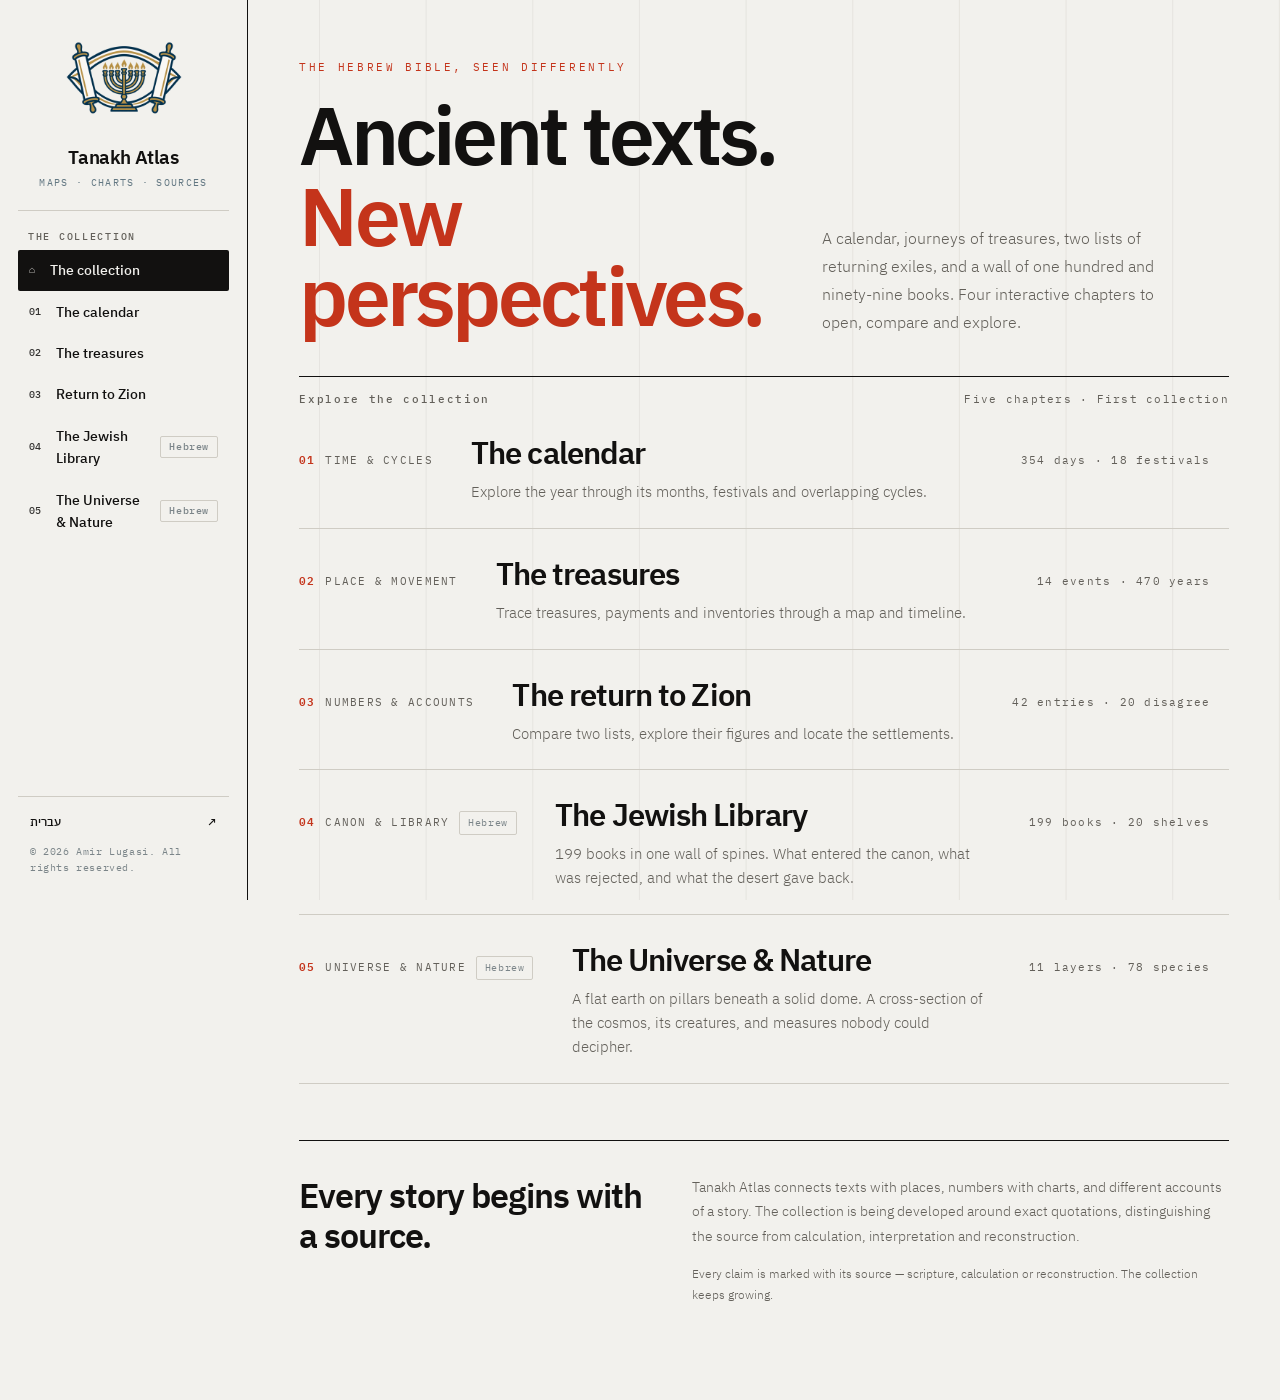
==== commit d899d03b: "Merge the Archive redesign and chapter 05 Brings the whole site onto the Archive design language and" ====
--- a/site/en/index.html
+++ b/site/en/index.html
@@ -18,4 +18,4 @@
 <meta name="twitter:description" content="Maps, numbers and sources — three interactive chapters.">
 <meta name="twitter:image" content="https://lugasia.github.io/visual-tanakh/assets/og-en.png">
 <meta name="theme-color" content="#F2F1ED">
-<title>Tanakh Atlas</title><meta content="Interactive maps, charts and stories from the Hebrew Bible and related texts. Explore the details, then return to the source." name="description"/><link href="../assets/site.css" rel="stylesheet"/><link href="../assets/atlas.css" rel="stylesheet"/><link href="../assets/logo-96.png" rel="icon" type="image/png"/><script defer="" src="../assets/atlas.js"></script></head><body><a class="skip-link" href="#main-content">Skip to content</a><div class="mobile-bar"><a href="./"><img alt="" height="44" src="../assets/logo-96.png" width="44"/><span>Tanakh Atlas</span></a><button aria-controls="atlas-sidebar" aria-expanded="false" aria-label="Open navigation" id="menu-toggle"><span></span><span></span><span></span></button></div><div hidden="" id="nav-backdrop"></div><aside aria-label="Main navigation" class="atlas-sidebar" id="atlas-sidebar"><div class="sidebar-top"><a class="atlas-brand" href="./"><img alt="" height="130" src="../assets/logo-320.png" width="150"/><strong>Tanakh Atlas</strong><span>MAPS · CHARTS · SOURCES</span></a><button aria-label="Close navigation" class="nav-close" id="nav-close">×</button></div><nav aria-label="Collection chapters" class="library-nav"><p class="nav-caption">THE COLLECTION</p><a aria-current="page" class="side-link" href="./"><span class="side-index">⌂</span><span>The collection</span></a><a class="side-link" href="calendar/"><span class="side-index">01</span><span>The calendar</span></a><a class="side-link" href="treasures/"><span class="side-index">02</span><span>The treasures</span></a><a class="side-link" href="return/"><span class="side-index">03</span><span>Return to Zion</span></a><a class="side-link" href="../he/library/"><span class="side-index">04</span><span>The Jewish Library</span><span class="ch-lang">Hebrew</span></a></nav><div class="sidebar-bottom"><a class="language-link" href="../" lang="he">עברית<span aria-hidden="true">↗</span></a><p class="copyright">© 2026 Amir Lugasi. All rights reserved.</p></div></aside><div class="atlas-main home-main"><main id="main-content"><section class="home-intro"><div><p class="eyebrow">THE HEBREW BIBLE, SEEN DIFFERENTLY</p><h1>Ancient texts.<br/><em>New perspectives.</em></h1></div><p class="intro-copy">A calendar, journeys of treasures, two lists of returning exiles, and a wall of one hundred and ninety-nine books. Four interactive chapters to open, compare and explore.</p></section><section aria-labelledby="collection-title" id="chapters"><div class="section-top"><h2 id="collection-title">Explore the collection</h2><span>Four chapters · First collection</span></div><div class="collection"><a class="chapter" href="calendar/"><div class="visual"><img alt="" height="860" src="../assets/calendar.svg" width="860"/></div><div class="chapter-copy"><div class="chapter-meta"><span class="ch-num">01</span><span>TIME &amp; CYCLES</span></div><h3>The calendar</h3><p>Explore the year through its months, festivals and overlapping cycles.</p><span class="read"><span class="figs">354 days · 18 festivals</span><b aria-hidden="true">→</b></span></div></a><a class="chapter" href="treasures/"><div class="visual"><img alt="" height="500" src="../assets/treasures.svg" width="769" loading="lazy"/></div><div class="chapter-copy"><div class="chapter-meta"><span class="ch-num">02</span><span>PLACE &amp; MOVEMENT</span></div><h3>The treasures</h3><p>Trace treasures, payments and inventories through a map and timeline.</p><span class="read"><span class="figs">14 events · 470 years</span><b aria-hidden="true">→</b></span></div></a><a class="chapter" href="return/"><div class="visual"><img alt="" height="586" src="../assets/return.svg" width="940" loading="lazy"/></div><div class="chapter-copy"><div class="chapter-meta"><span class="ch-num">03</span><span>NUMBERS &amp; ACCOUNTS</span></div><h3>The return to Zion</h3><p>Compare two lists, explore their figures and locate the settlements.</p><span class="read"><span class="figs">42 entries · 20 disagree</span><b aria-hidden="true">→</b></span></div></a><a class="chapter" href="../he/library/"><div class="visual"><img alt="" height="600" src="../assets/library.svg" width="700" loading="lazy"/></div><div class="chapter-copy"><div class="chapter-meta"><span class="ch-num">04</span><span>CANON &amp; LIBRARY</span><span class="ch-lang">Hebrew</span></div><h3>The Jewish Library</h3><p>199 books in one wall of spines. What entered the canon, what was rejected, and what the desert gave back.</p><span class="read"><span class="figs">199 books · 20 shelves</span><b aria-hidden="true">→</b></span></div></a></div></section><section class="about" id="about"><h2>Every story begins with a source.</h2><div><p>Tanakh Atlas connects texts with places, numbers with charts, and different accounts of a story. The collection is being developed around exact quotations, distinguishing the source from calculation, interpretation and reconstruction.</p><p class="note">Every claim is marked with its source — scripture, calculation or reconstruction. The collection keeps growing.</p></div></section></main></div></body></html>+<title>Tanakh Atlas</title><meta content="Interactive maps, charts and stories from the Hebrew Bible and related texts. Explore the details, then return to the source." name="description"/><link href="../assets/site.css" rel="stylesheet"/><link href="../assets/atlas.css" rel="stylesheet"/><link href="../assets/logo-96.png" rel="icon" type="image/png"/><script defer="" src="../assets/atlas.js"></script></head><body><a class="skip-link" href="#main-content">Skip to content</a><div class="mobile-bar"><a href="./"><img alt="" height="44" src="../assets/logo-96.png" width="44"/><span>Tanakh Atlas</span></a><button aria-controls="atlas-sidebar" aria-expanded="false" aria-label="Open navigation" id="menu-toggle"><span></span><span></span><span></span></button></div><div hidden="" id="nav-backdrop"></div><aside aria-label="Main navigation" class="atlas-sidebar" id="atlas-sidebar"><div class="sidebar-top"><a class="atlas-brand" href="./"><img alt="" height="130" src="../assets/logo-320.png" width="150"/><strong>Tanakh Atlas</strong><span>MAPS · CHARTS · SOURCES</span></a><button aria-label="Close navigation" class="nav-close" id="nav-close">×</button></div><nav aria-label="Collection chapters" class="library-nav"><p class="nav-caption">THE COLLECTION</p><a aria-current="page" class="side-link" href="./"><span class="side-index">⌂</span><span>The collection</span></a><a class="side-link" href="calendar/"><span class="side-index">01</span><span>The calendar</span></a><a class="side-link" href="treasures/"><span class="side-index">02</span><span>The treasures</span></a><a class="side-link" href="return/"><span class="side-index">03</span><span>Return to Zion</span></a><a class="side-link" href="../he/library/"><span class="side-index">04</span><span>The Jewish Library</span><span class="ch-lang">Hebrew</span></a><a class="side-link" href="../he/nature/"><span class="side-index">05</span><span>The Universe &amp; Nature</span><span class="ch-lang">Hebrew</span></a></nav><div class="sidebar-bottom"><a class="language-link" href="../" lang="he">עברית<span aria-hidden="true">↗</span></a><p class="copyright">© 2026 Amir Lugasi. All rights reserved.</p></div></aside><div class="atlas-main home-main"><main id="main-content"><section class="home-intro"><div><p class="eyebrow">THE HEBREW BIBLE, SEEN DIFFERENTLY</p><h1>Ancient texts.<br/><em>New perspectives.</em></h1></div><p class="intro-copy">A calendar, journeys of treasures, two lists of returning exiles, and a wall of one hundred and ninety-nine books. Four interactive chapters to open, compare and explore.</p></section><section aria-labelledby="collection-title" id="chapters"><div class="section-top"><h2 id="collection-title">Explore the collection</h2><span>Five chapters · First collection</span></div><div class="collection"><a class="chapter" href="calendar/"><div class="visual"><img alt="" height="860" src="../assets/calendar.svg" width="860"/></div><div class="chapter-copy"><div class="chapter-meta"><span class="ch-num">01</span><span>TIME &amp; CYCLES</span></div><h3>The calendar</h3><p>Explore the year through its months, festivals and overlapping cycles.</p><span class="read"><span class="figs">354 days · 18 festivals</span><b aria-hidden="true">→</b></span></div></a><a class="chapter" href="treasures/"><div class="visual"><img alt="" height="500" src="../assets/treasures.svg" width="769" loading="lazy"/></div><div class="chapter-copy"><div class="chapter-meta"><span class="ch-num">02</span><span>PLACE &amp; MOVEMENT</span></div><h3>The treasures</h3><p>Trace treasures, payments and inventories through a map and timeline.</p><span class="read"><span class="figs">14 events · 470 years</span><b aria-hidden="true">→</b></span></div></a><a class="chapter" href="return/"><div class="visual"><img alt="" height="586" src="../assets/return.svg" width="940" loading="lazy"/></div><div class="chapter-copy"><div class="chapter-meta"><span class="ch-num">03</span><span>NUMBERS &amp; ACCOUNTS</span></div><h3>The return to Zion</h3><p>Compare two lists, explore their figures and locate the settlements.</p><span class="read"><span class="figs">42 entries · 20 disagree</span><b aria-hidden="true">→</b></span></div></a><a class="chapter" href="../he/library/"><div class="visual"><img alt="" height="600" src="../assets/library.svg" width="700" loading="lazy"/></div><div class="chapter-copy"><div class="chapter-meta"><span class="ch-num">04</span><span>CANON &amp; LIBRARY</span><span class="ch-lang">Hebrew</span></div><h3>The Jewish Library</h3><p>199 books in one wall of spines. What entered the canon, what was rejected, and what the desert gave back.</p><span class="read"><span class="figs">199 books · 20 shelves</span><b aria-hidden="true">→</b></span></div></a><a class="chapter" href="../he/nature/"><div class="visual"><img alt="" height="600" src="../assets/nature.svg" width="700" loading="lazy"/></div><div class="chapter-copy"><div class="chapter-meta"><span class="ch-num">05</span><span>UNIVERSE &amp; NATURE</span><span class="ch-lang">Hebrew</span></div><h3>The Universe &amp; Nature</h3><p>A flat earth on pillars beneath a solid dome. A cross-section of the cosmos, its creatures, and measures nobody could decipher.</p><span class="read"><span class="figs">11 layers · 78 species</span><b aria-hidden="true">→</b></span></div></a></div></section><section class="about" id="about"><h2>Every story begins with a source.</h2><div><p>Tanakh Atlas connects texts with places, numbers with charts, and different accounts of a story. The collection is being developed around exact quotations, distinguishing the source from calculation, interpretation and reconstruction.</p><p class="note">Every claim is marked with its source — scripture, calculation or reconstruction. The collection keeps growing.</p></div></section></main></div></body></html>
--- a/site/assets/atlas.css
+++ b/site/assets/atlas.css
@@ -227,10 +227,7 @@
 .chapter-page .mpop{border-radius:2px;border-color:var(--line)}
 .chapter-page .readout{border-radius:0}
 /* the library wall: warm shelf, inked board */
-.chapter-library .spine{background:#EAE8E1;border-color:var(--line);border-radius:2px 2px 0 0;
-  font-family:'IBM Plex Sans Hebrew',system-ui,sans-serif;font-weight:500}
-.chapter-library .spine:hover{background:#E2DFD6}
-.chapter-library .board{background:var(--ink);height:3px;border-radius:0;box-shadow:none;margin-bottom:34px}
+
 .chapter-library .shelf h2{font-size:17px;letter-spacing:-.02em}
 .chapter-library .shelf .cnt{font-family:'IBM Plex Mono',ui-monospace,monospace;letter-spacing:.12em}
 .chapter-library .scale{border-radius:2px}
@@ -262,3 +259,141 @@
   .chapter-meta{flex-wrap:wrap;row-gap:4px}
   .ch-lang{margin-inline-start:0}
 }
+
+/* ==========================================================================
+   THE WALL · a bookcase, not a bar chart
+   The shelf colour in the data becomes the leather itself. Each volume gets
+   a curved sheen, gilt bands, its own tone and a slight lean; the board has
+   thickness and throws a shadow; the cavity behind the books is dark.
+   Light falls from the inline-start side, consistently, everywhere.
+   ========================================================================== */
+/* The case is exactly as long as the books standing in it. */
+.chapter-library .case{width:fit-content;max-width:100%;margin-bottom:40px}
+.chapter-library .row{position:relative;gap:3px;padding:22px 14px 0;align-items:flex-end;
+  background:
+    linear-gradient(180deg,#241C14e0 0%,#241C1400 54px),        /* cavity above */
+    linear-gradient(90deg,#00000038,#00000000 9%,#00000000 91%,#00000038), /* side walls */
+    #5E4930;
+  border:1px solid #3E3020;border-bottom:0;border-radius:2px 2px 0 0}
+
+.chapter-library .spine{
+  position:relative;border:0;border-radius:1.5px 1.5px 0 0;padding:13px 0 11px;
+  font-family:'IBM Plex Sans Hebrew',system-ui,sans-serif;font-weight:500;font-size:13.5px;
+  color:#F7EACA;font-weight:600;letter-spacing:.01em;
+  background:
+    url("data:image/svg+xml,%3Csvg xmlns='http://www.w3.org/2000/svg' width='70' height='70'%3E%3Cfilter id='g'%3E%3CfeTurbulence type='fractalNoise' baseFrequency='.9' numOctaves='4'/%3E%3C/filter%3E%3Crect width='70' height='70' filter='url(%23g)' opacity='.3'/%3E%3C/svg%3E"),
+    linear-gradient(90deg,
+      #00000070 0%, #0000003d 4%,        /* the shadowed edge where it meets the next book */
+      #ffffff12 11%, #ffffff05 17%,      /* a narrow catch of light, then matte */
+      #00000000 30%, #00000000 70%,
+      #00000012 83%, #00000047 96%, #00000070 100%),
+    var(--leather,#6B5334);
+  background-blend-mode:overlay,normal,normal;
+  filter:brightness(var(--tone,1));
+  transform:translateY(var(--sink,0)) rotate(var(--lean,0deg));
+  transform-origin:bottom center;
+  box-shadow:inset 0 2px 0 #ffffff2e,        /* the head of the book catches light */
+             inset 0 -3px 6px #00000047,     /* foot, in shadow */
+             2px 3px 5px #00000052;          /* contact shadow on the board */
+  transition:transform .16s ease,filter .16s ease,box-shadow .16s ease,opacity .2s ease}
+.chapter-library .spine .t{position:relative;z-index:2;text-shadow:0 1px 2px #00000080}
+/* gilt bands, the way a bound volume is tooled */
+/* Tooled bands at head and foot, and a sunken label panel behind the title. */
+/* A tooled label panel. It is how a bound spine carries its title, and it is
+   what keeps the lettering legible over a pale binding as well as a dark one. */
+.chapter-library .spine .t::before{content:"";position:absolute;inset-inline:-6px;
+  inset-block:-9px;z-index:-1;background:#00000073;
+  box-shadow:inset 0 0 0 1px #EFD08A38,0 1px 0 #FFFFFF14}
+.chapter-library .spine .gilt{position:absolute;inset-inline:2px;top:7%;bottom:7%;
+  pointer-events:none;z-index:1;
+  background:
+    linear-gradient(180deg,var(--gilt,#EFD08A) 0 1.5px,transparent 1.5px 5px,var(--gilt,#EFD08A) 5px 6px,transparent 6px)
+      top/100% 100% no-repeat,
+    linear-gradient(0deg,var(--gilt,#EFD08A) 0 1.5px,transparent 1.5px 5px,var(--gilt,#EFD08A) 5px 6px,transparent 6px)
+      bottom/100% 100% no-repeat;
+  opacity:.8}
+
+.chapter-library .spine:hover{transform:translateY(calc(var(--sink,0px) - 10px)) rotate(0deg);
+  box-shadow:inset 0 2px 0 #ffffff45,inset 0 -3px 6px #00000047,5px 10px 20px #00000070;z-index:3}
+.chapter-library .spine:hover .gilt{opacity:1}
+.chapter-library .spine.sel{transform:translateY(calc(var(--sink,0px) - 10px)) rotate(0deg);
+  outline:2px solid var(--gold);outline-offset:2px;z-index:4;
+  box-shadow:inset 0 2px 0 #ffffff45,inset 0 -3px 6px #00000047,5px 10px 20px #00000070}
+.chapter-library .spine.sel .gilt{opacity:1}
+.chapter-library .spine.dim{opacity:.14;filter:grayscale(.7) brightness(.9)}
+
+/* the board: a real plank with thickness, and the shadow it throws */
+.chapter-library .board{height:15px;border-radius:0 0 2px 2px;margin-bottom:0;
+  background:linear-gradient(180deg,#C6A472 0,#A5834C 38%,#7A5D34 72%,#4A3A24 100%);
+  box-shadow:inset 0 1px 0 #F0DCB8,0 6px 14px #00000038;border:1px solid #4A3A24;border-top:0}
+
+.chapter-library .shelf{margin-bottom:0}
+.chapter-library .shelf h2{margin-bottom:2px}
+@media(prefers-reduced-motion:reduce){
+  .chapter-library .spine,.chapter-library .spine:hover{transition:none}}
+@media(max-width:600px){.chapter-library .row{padding:18px 10px 0}
+  .chapter-library .spine{font-size:12.5px}}
+
+/* ==========================================================================
+   05 · היקום והטבע
+   The brief's block was written against the previous design system (serif
+   display, #f4f7f8 panels, 10px radii). Translated into the current one:
+   squared corners, the Archive tokens, mono for every figure and label.
+   ========================================================================== */
+.chapter-nature .cosmos-workspace{display:grid;
+  grid-template-columns:minmax(0,1.6fr) minmax(210px,1fr);gap:24px;align-items:start}
+.chapter-nature .cosmos-hold{background:#12111006;border:1px solid var(--line);border-radius:2px;padding:10px}
+.chapter-nature .cosmos-svg{display:block;width:100%;height:auto;border-radius:1px}
+.chapter-nature .layer{cursor:pointer;transition:opacity .16s ease}
+.chapter-nature .layer:focus-visible{outline:2px solid var(--gold);outline-offset:2px}
+.chapter-nature .layer text{font:500 13px 'IBM Plex Sans Hebrew',system-ui,sans-serif;
+  fill:var(--navy);paint-order:stroke;stroke:#EEEDE8;stroke-width:3.5;stroke-linejoin:round}
+.chapter-nature .layer.sel text{fill:var(--gold)}
+.chapter-nature .layer.mute{opacity:.28}
+.chapter-nature .layer.claim rect,.chapter-nature .layer.claim ellipse,
+.chapter-nature .layer.claim path{stroke:var(--gold);stroke-dasharray:5 4;stroke-width:1.6;fill:none}
+.chapter-nature .layer.claim text{fill:var(--gold);font-size:12px}
+/* the toggle isolates the two quoted verses from the nine structural layers */
+.chapter-nature .cosmos-svg.claims .layer:not(.claim){opacity:.22}
+.chapter-nature .cosmos-svg.claims .layer.claim rect,
+.chapter-nature .cosmos-svg.claims .layer.claim ellipse{stroke-width:2.4}
+.chapter-nature .readout hr{border:0;border-top:1px solid var(--line);margin:18px 0}
+
+/* the converter */
+.chapter-nature .conv{background:#12111006;border:1px solid var(--line);border-radius:2px;
+  padding:20px;display:flex;flex-wrap:wrap;gap:12px;align-items:center}
+.chapter-nature .conv input,.chapter-nature .conv select{
+  font:500 14px 'IBM Plex Sans Hebrew',system-ui,sans-serif;padding:10px 13px;
+  border:1px solid var(--line);border-radius:2px;background:#fff;color:var(--ink);min-height:42px}
+.chapter-nature .conv input{width:120px;font-variant-numeric:tabular-nums}
+.chapter-nature .conv-out{width:100%;margin-top:4px;display:grid;
+  grid-template-columns:repeat(auto-fit,minmax(150px,1fr));gap:8px}
+.chapter-nature .conv-out div{background:#fff;border:1px solid var(--line);border-radius:2px;padding:13px 15px}
+.chapter-nature .conv-out b{display:block;font-size:23px;font-weight:600;letter-spacing:-.03em;
+  color:var(--ink);font-variant-numeric:tabular-nums}
+.chapter-nature .conv-out span{display:block;margin-top:4px;
+  font-family:'IBM Plex Mono',ui-monospace,monospace;font-size:10px;letter-spacing:.12em;color:var(--ink2)}
+.chapter-nature .conv-range{border-inline-start:2px solid var(--gold)!important;background:#C4341B0a!important}
+.chapter-nature .conv-range b{color:var(--gold)}
+
+/* confidence, shown beside every identification rather than in a footnote */
+.chapter-nature .conf{display:inline-block;font-family:'IBM Plex Mono',ui-monospace,monospace;
+  font-size:10px;letter-spacing:.1em;border-radius:2px;padding:3px 8px;
+  border:1px solid var(--line);color:var(--ink2);margin-inline-start:9px;vertical-align:middle}
+.chapter-nature .conf.c1{border-color:#3D6B52;color:#3D6B52}
+.chapter-nature .conf.c3{border-color:#B1653A;color:#B1653A}
+.chapter-nature .conf.c4{border-color:#9E4F66;color:#9E4F66}
+.chapter-nature .fitem .when{font-size:19px;font-weight:600;letter-spacing:-.02em}
+.chapter-nature .goods{grid-template-columns:repeat(auto-fit,minmax(240px,1fr))}
+.chapter-nature .goods .v{font-size:19px;font-weight:600;letter-spacing:-.02em;color:var(--ink)}
+.chapter-nature .goods .t{font-size:14px;line-height:1.7}
+.chapter-nature .hits{font-family:'IBM Plex Mono',ui-monospace,monospace;letter-spacing:.1em}
+.chapter-nature .search{min-width:220px}
+.chapter-nature #engTl .ev{grid-template-columns:60px 1fr}
+.chapter-nature #engTl .yr{font-family:'IBM Plex Mono',ui-monospace,monospace;font-size:13px;color:var(--gold)}
+
+@media(max-width:900px){.chapter-nature .cosmos-workspace{grid-template-columns:1fr}}
+@media(max-width:600px){.chapter-nature .conv input{width:100%}
+  .chapter-nature .conv select{width:100%}
+  .chapter-nature .layer text{font-size:15px}}
+@media(prefers-reduced-motion:reduce){.chapter-nature .layer{transition:none}}
